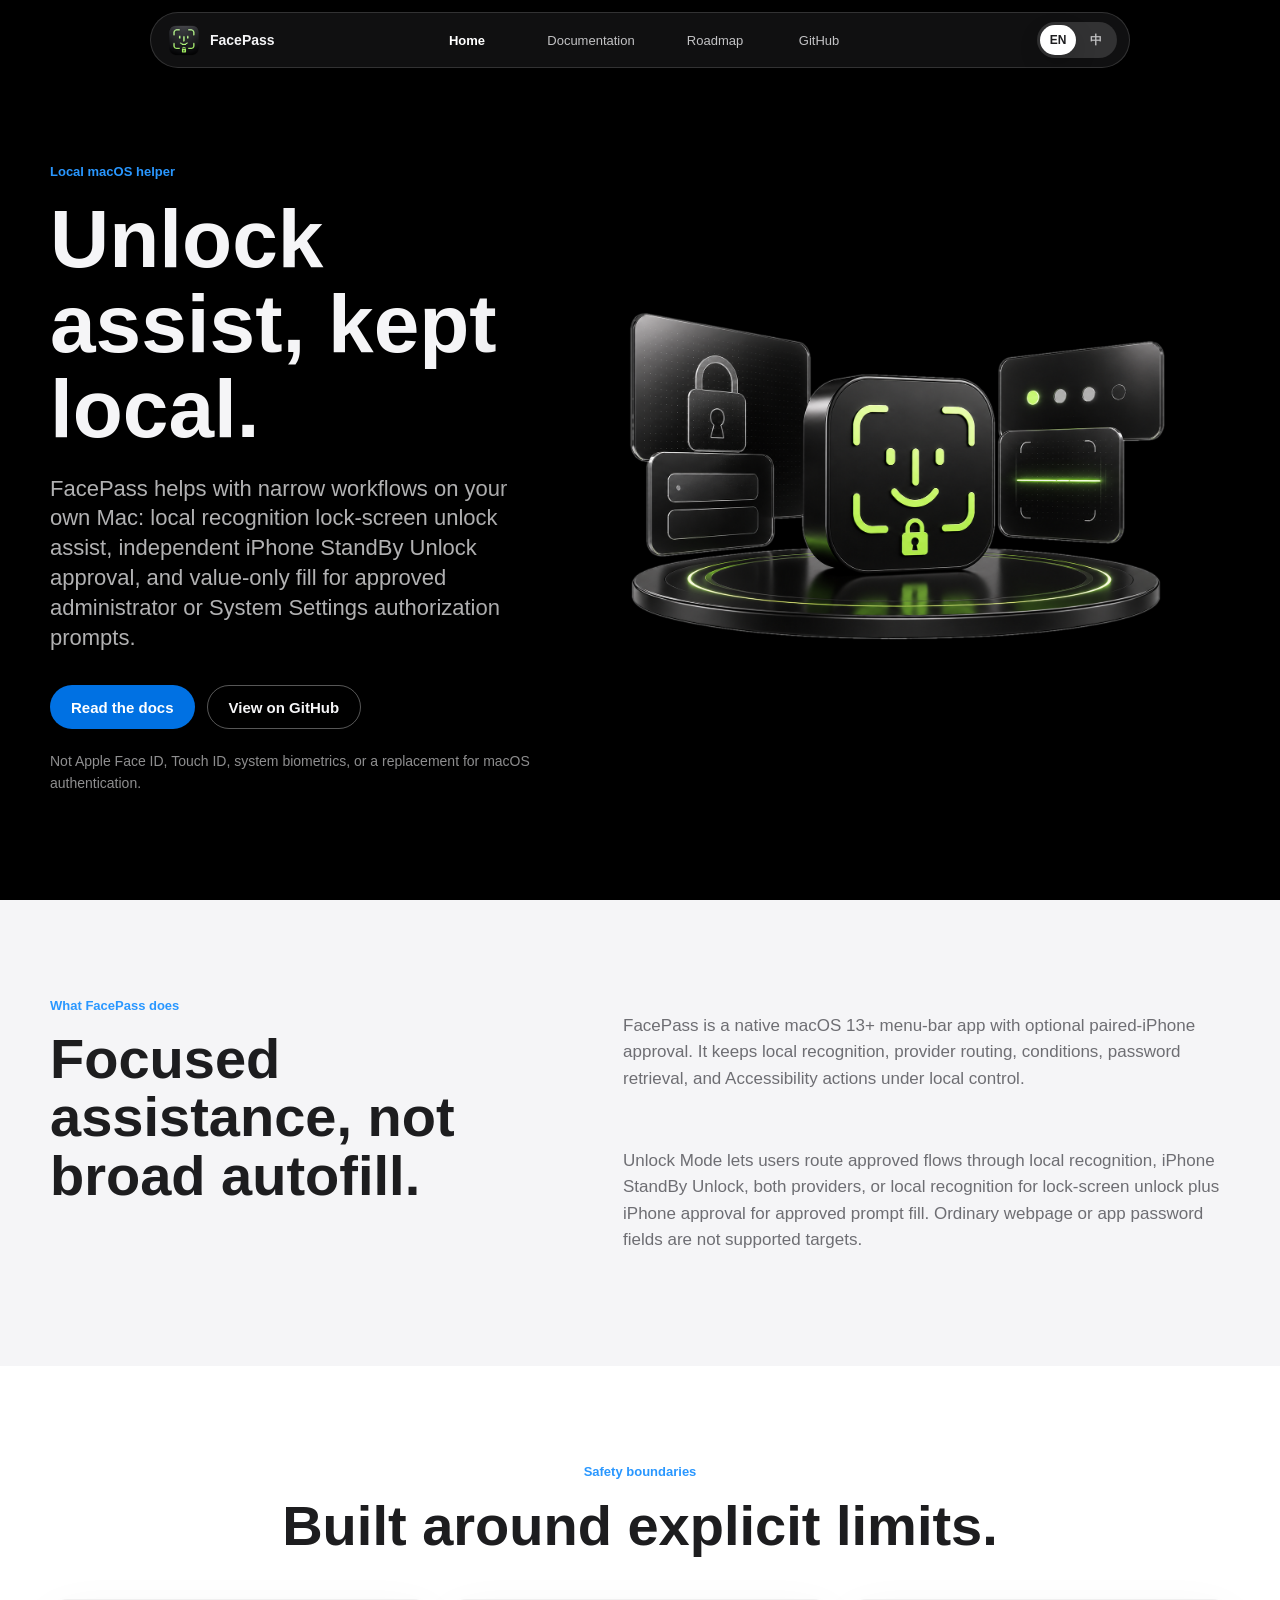
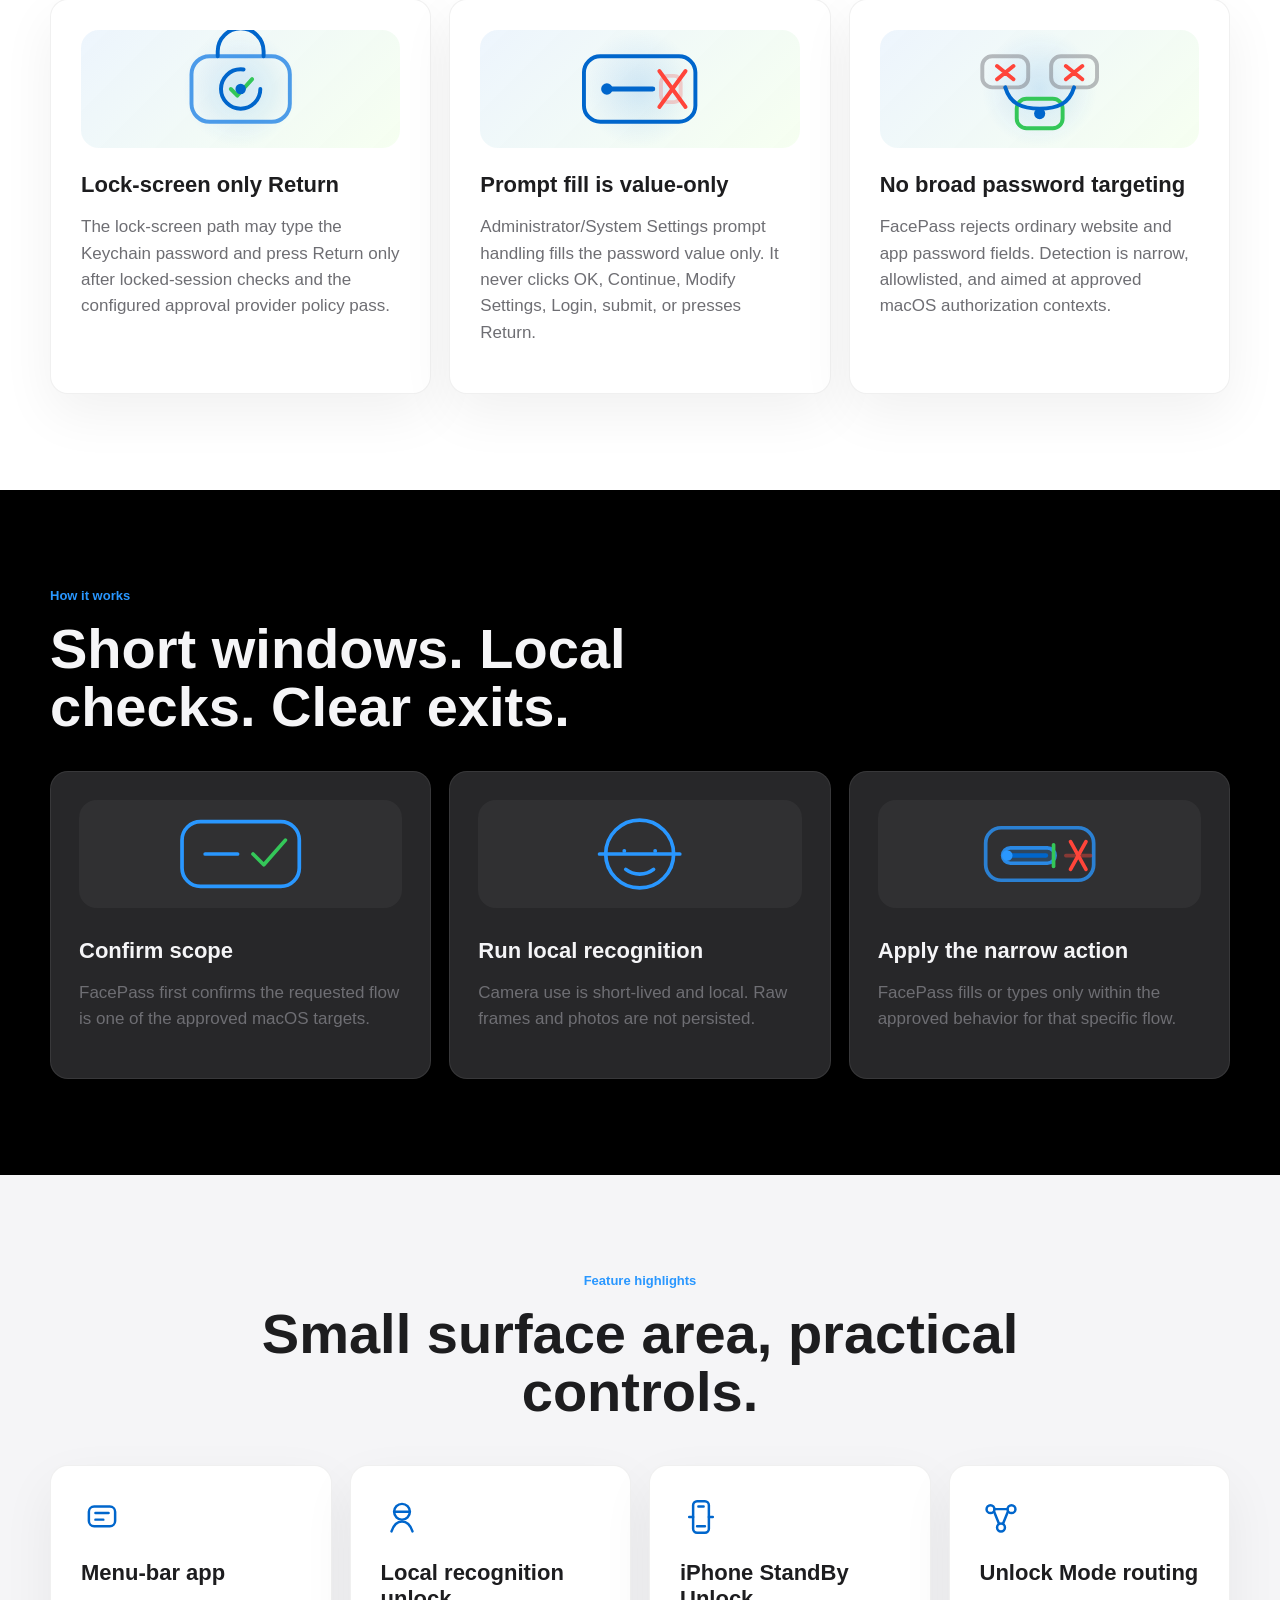
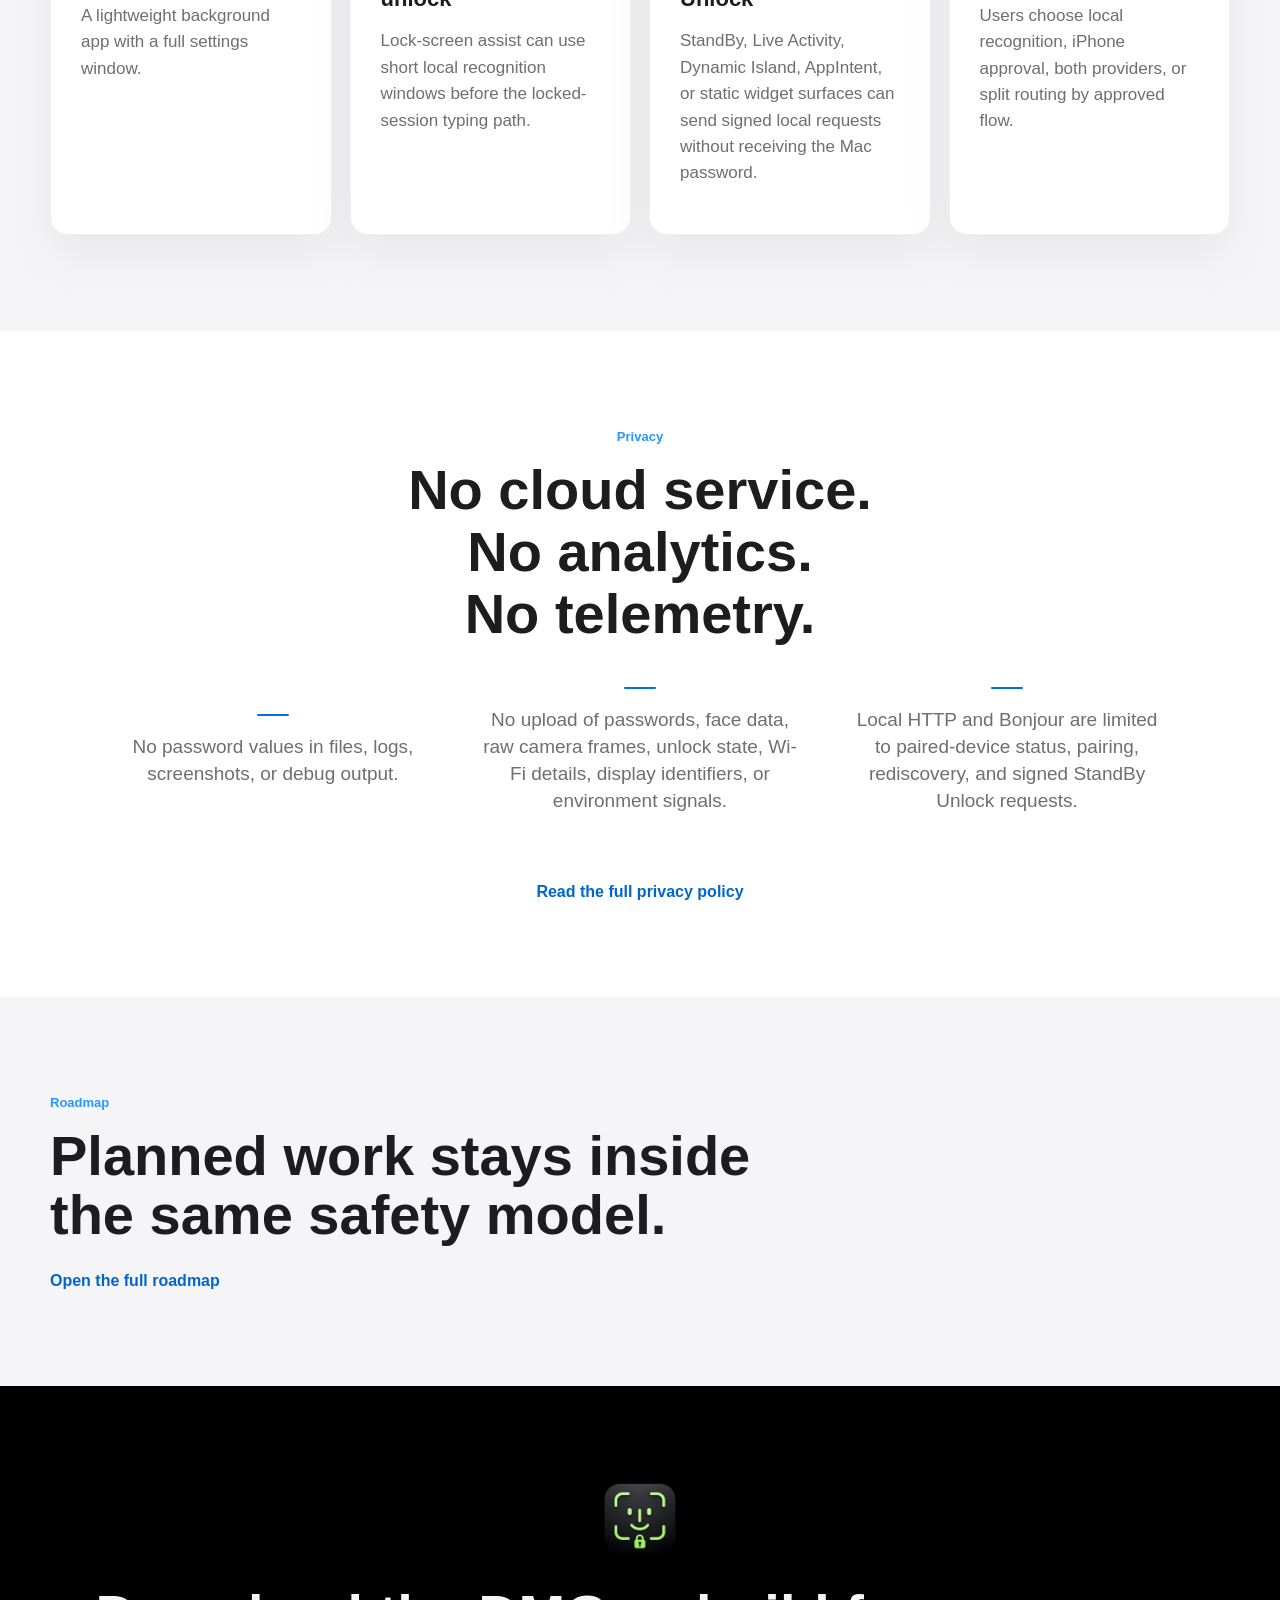
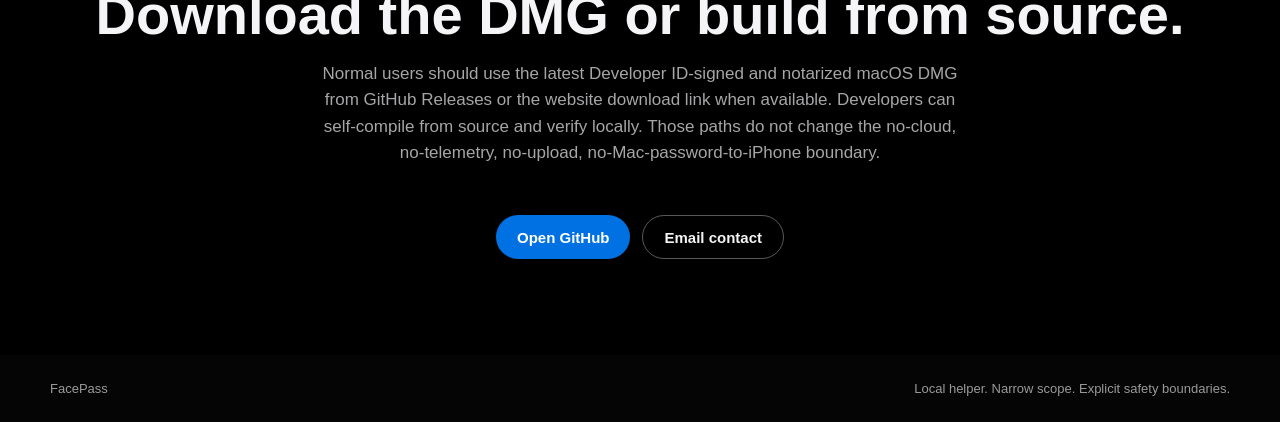
==== website/index.html @ 91322e4b "Prepare FacePass v0.1.0 release" ====
<!doctype html>
<html lang="en">
  <head>
    <meta charset="utf-8">
    <meta name="viewport" content="width=device-width, initial-scale=1">
    <meta
      name="description"
      content="FacePass is a local macOS menu-bar helper for local recognition lock-screen assist, iPhone StandBy approval, and approved authorization prompt value fill."
    >
    <title>FacePass - Local macOS Unlock Assist</title>
    <link rel="icon" href="assets/facepass-icon.png">
    <link rel="apple-touch-icon" href="assets/facepass-icon.png">
    <link rel="stylesheet" href="styles.css">
    <script defer src="script.js"></script>
  </head>
  <body data-page="home">
    <header class="site-header" data-reveal>
      <a class="brand" href="index.html" aria-label="FacePass home">
        <img src="assets/facepass-icon.png" alt="" width="34" height="34">
        <span>FacePass</span>
      </a>
      <nav class="top-nav" aria-label="Primary">
        <a href="index.html" data-nav="home" data-en="Home" data-zh="首页">Home</a>
        <a href="docs.html" data-nav="docs" data-en="Documentation" data-zh="文档">Documentation</a>
        <a href="roadmap.html" data-nav="roadmap" data-en="Roadmap" data-zh="路线图">Roadmap</a>
        <a href="https://github.com/Robert1124/FacePass" data-en="GitHub" data-zh="GitHub">GitHub</a>
      </nav>
      <div class="lang-toggle" role="group" aria-label="Language">
        <button type="button" data-lang-set="en" aria-pressed="true">EN</button>
        <button type="button" data-lang-set="zh" aria-pressed="false">中</button>
      </div>
    </header>

    <main>
      <section class="hero section-dark">
        <div class="hero-copy" data-reveal>
          <p class="eyebrow" data-en="Local macOS helper" data-zh="本地 macOS 辅助工具">Local macOS helper</p>
          <h1
            data-en="Unlock assist, kept local."
            data-zh="本地解锁辅助。"
          >Unlock assist, kept local.</h1>
          <p
            class="hero-lede"
            data-en="FacePass helps with narrow workflows on your own Mac: local recognition lock-screen unlock assist, independent iPhone StandBy Unlock approval, and value-only fill for approved administrator or System Settings authorization prompts."
            data-zh="FacePass 只辅助你自己 Mac 上的窄范围流程：本地识别锁屏解锁辅助、独立 iPhone StandBy Unlock 批准，以及对已批准的管理员或“系统设置”授权提示进行仅填充值的密码填充。"
          >FacePass helps with narrow workflows on your own Mac: local recognition lock-screen unlock assist, independent iPhone StandBy Unlock approval, and value-only fill for approved administrator or System Settings authorization prompts.</p>
          <div class="hero-actions" aria-label="Primary actions">
            <a class="button button-primary" href="docs.html" data-en="Read the docs" data-zh="阅读文档">Read the docs</a>
            <a class="button button-secondary" href="https://github.com/Robert1124/FacePass" data-en="View on GitHub" data-zh="查看 GitHub">View on GitHub</a>
          </div>
          <p
            class="disclaimer"
            data-en="Not Apple Face ID, Touch ID, system biometrics, or a replacement for macOS authentication."
            data-zh="不是 Apple Face ID、Touch ID、系统生物识别，也不是 macOS 认证的替代品。"
          >Not Apple Face ID, Touch ID, system biometrics, or a replacement for macOS authentication.</p>
        </div>
        <div class="hero-visual" data-reveal>
          <img src="assets/facepass-hero.png?v=3" alt="Abstract FacePass menu-bar helper visual with lock-screen and password-fill cues" width="1672" height="941">
        </div>
      </section>

      <section class="section-light intro-grid" id="what" data-reveal>
        <div class="section-heading">
          <p class="eyebrow" data-en="What FacePass does" data-zh="FacePass 的作用">What FacePass does</p>
          <h2 data-en="Focused assistance, not broad autofill." data-zh="专注辅助，不做泛用自动填充。">Focused assistance, not broad autofill.</h2>
        </div>
        <div class="split-copy">
          <p
            data-en="FacePass is a native macOS 13+ menu-bar app with optional paired-iPhone approval. It keeps local recognition, provider routing, conditions, password retrieval, and Accessibility actions under local control."
            data-zh="FacePass 是原生 macOS 13+ 菜单栏应用，并可选择使用已配对 iPhone 批准。它将本地识别、提供方路由、条件判断、密码读取和辅助功能操作都保留在本地控制下。"
          >FacePass is a native macOS 13+ menu-bar app with optional paired-iPhone approval. It keeps local recognition, provider routing, conditions, password retrieval, and Accessibility actions under local control.</p>
          <p
            data-en="Unlock Mode lets users route approved flows through local recognition, iPhone StandBy Unlock, both providers, or local recognition for lock-screen unlock plus iPhone approval for approved prompt fill. Ordinary webpage or app password fields are not supported targets."
            data-zh="“解锁模式”让用户将已批准流程路由到本地识别、iPhone StandBy Unlock、两个提供方，或使用本地识别处理锁屏解锁并使用 iPhone 批准处理已批准提示填充。普通网页或应用密码框不是支持目标。"
          >Unlock Mode lets users route approved flows through local recognition, iPhone StandBy Unlock, both providers, or local recognition for lock-screen unlock plus iPhone approval for approved prompt fill. Ordinary webpage or app password fields are not supported targets.</p>
        </div>
      </section>

      <section class="section-white card-section" id="boundaries" data-reveal>
        <div class="section-heading centered">
          <p class="eyebrow" data-en="Safety boundaries" data-zh="安全边界">Safety boundaries</p>
          <h2 data-en="Built around explicit limits." data-zh="围绕明确边界构建。">Built around explicit limits.</h2>
        </div>
        <div class="boundary-grid">
          <article class="boundary-card">
            <div class="card-visual boundary-visual visual-return" aria-hidden="true">
              <svg viewBox="0 0 96 72">
                <rect class="locked-screen" x="18" y="16" width="60" height="40" rx="11"></rect>
                <path class="lock-shackle" d="M34 16v-3a14 14 0 0 1 28 0v3"></path>
                <circle class="recognition-gate" cx="48" cy="36" r="12"></circle>
                <path class="recognition-check" d="M42 36l4 4 9-10"></path>
                <g class="return-key">
                  <path d="M70 31v10H49"></path>
                  <path d="M55 35l-6 6 6 6"></path>
                </g>
                <circle class="gate-dot" cx="48" cy="36" r="3.2"></circle>
              </svg>
            </div>
            <h3 data-en="Lock-screen only Return" data-zh="仅锁屏流程可按 Return">Lock-screen only Return</h3>
            <p
              data-en="The lock-screen path may type the Keychain password and press Return only after locked-session checks and the configured approval provider policy pass."
              data-zh="锁屏路径只有在锁定会话检查和已配置的批准提供方策略通过后，才可输入钥匙串密码并按 Return。"
            >The lock-screen path may type the Keychain password and press Return only after locked-session checks and the configured approval provider policy pass.</p>
          </article>
          <article class="boundary-card">
            <div class="card-visual boundary-visual visual-value" aria-hidden="true">
              <svg viewBox="0 0 96 72">
                <rect x="14" y="16" width="68" height="40" rx="10"></rect>
                <path d="M28 36h28"></path>
                <path class="value-fill-line" d="M28 36h28"></path>
                <rect class="blocked-button" x="61" y="28" width="12" height="16" rx="4"></rect>
                <path class="blocked-action" d="M60 25l16 22M76 25 60 47"></path>
                <circle class="pulse-dot" cx="28" cy="36" r="3.5"></circle>
              </svg>
            </div>
            <h3 data-en="Prompt fill is value-only" data-zh="授权提示仅填充值">Prompt fill is value-only</h3>
            <p
              data-en="Administrator/System Settings prompt handling fills the password value only. It never clicks OK, Continue, Modify Settings, Login, submit, or presses Return."
              data-zh="管理员/“系统设置”授权提示处理只填入密码值。它不会点击 OK、Continue、Modify Settings、Login、提交，也不会按 Return。"
            >Administrator/System Settings prompt handling fills the password value only. It never clicks OK, Continue, Modify Settings, Login, submit, or presses Return.</p>
          </article>
          <article class="boundary-card">
            <div class="card-visual boundary-visual visual-scope" aria-hidden="true">
              <svg viewBox="0 0 96 72">
                <rect class="rejected-node" x="13" y="16" width="28" height="19" rx="6"></rect>
                <rect class="approved-node" x="34" y="42" width="28" height="18" rx="6"></rect>
                <rect class="rejected-node" x="55" y="16" width="28" height="19" rx="6"></rect>
                <path class="approved-route" d="M27 35c3 10 10 13 21 13s18-3 21-13"></path>
                <path class="blocked-action" d="M22 22l10 8M32 22l-10 8M64 22l10 8M74 22l-10 8"></path>
                <circle class="pulse-dot" cx="48" cy="51" r="3.4"></circle>
              </svg>
            </div>
            <h3 data-en="No broad password targeting" data-zh="不面向泛用密码框">No broad password targeting</h3>
            <p
              data-en="FacePass rejects ordinary website and app password fields. Detection is narrow, allowlisted, and aimed at approved macOS authorization contexts."
              data-zh="FacePass 会拒绝普通网站和应用密码框。检测范围很窄，基于允许列表，并只面向已批准的 macOS 授权上下文。"
            >FacePass rejects ordinary website and app password fields. Detection is narrow, allowlisted, and aimed at approved macOS authorization contexts.</p>
          </article>
        </div>
      </section>

      <section class="section-dark flow-section" id="how" data-reveal>
        <div class="section-heading">
          <p class="eyebrow" data-en="How it works" data-zh="工作方式">How it works</p>
          <h2 data-en="Short windows. Local checks. Clear exits." data-zh="短时窗口。本地检查。清晰退出。">Short windows. Local checks. Clear exits.</h2>
        </div>
        <div class="flow-list">
          <article>
            <div class="flow-visual" aria-hidden="true">
              <svg viewBox="0 0 104 70">
                <rect x="14" y="14" width="76" height="42" rx="12"></rect>
                <path d="M29 35h21"></path>
                <path class="approved-line" d="M60 35l7 7 14-16"></path>
              </svg>
            </div>
            <h3 data-en="Confirm scope" data-zh="确认范围">Confirm scope</h3>
            <p data-en="FacePass first confirms the requested flow is one of the approved macOS targets." data-zh="FacePass 首先确认请求流程属于已批准的 macOS 目标之一。">FacePass first confirms the requested flow is one of the approved macOS targets.</p>
          </article>
          <article>
            <div class="flow-visual visual-face" aria-hidden="true">
              <svg viewBox="0 0 104 70">
                <circle cx="52" cy="35" r="22"></circle>
                <path d="M42 33h.1M62 33h.1M43 45c5 4 13 4 18 0"></path>
                <path class="scan-path" d="M26 35h52"></path>
              </svg>
            </div>
            <h3 data-en="Run local recognition" data-zh="运行本地识别">Run local recognition</h3>
            <p data-en="Camera use is short-lived and local. Raw frames and photos are not persisted." data-zh="摄像头使用是短时且本地的。原始帧和照片不会被持久化。">Camera use is short-lived and local. Raw frames and photos are not persisted.</p>
          </article>
          <article>
            <div class="flow-visual visual-action" aria-hidden="true">
              <svg viewBox="0 0 104 70">
                <rect class="approved-target" x="17" y="18" width="70" height="34" rx="10"></rect>
                <rect class="narrow-field" x="28" y="31" width="34" height="10" rx="5"></rect>
                <path class="typed-value" d="M31 36h25"></path>
                <path class="narrow-caret" d="M61 29v14"></path>
                <path class="blocked-action" d="M72 27l10 18M82 27 72 45"></path>
                <path class="submit-line" d="M69 36h16"></path>
                <circle class="pulse-dot" cx="31" cy="36" r="3.4"></circle>
              </svg>
            </div>
            <h3 data-en="Apply the narrow action" data-zh="执行窄范围动作">Apply the narrow action</h3>
            <p data-en="FacePass fills or types only within the approved behavior for that specific flow." data-zh="FacePass 只在该特定流程已批准的行为范围内填充或输入。">FacePass fills or types only within the approved behavior for that specific flow.</p>
          </article>
        </div>
      </section>

      <section class="section-light feature-section" id="features" data-reveal>
        <div class="section-heading centered">
          <p class="eyebrow" data-en="Feature highlights" data-zh="功能亮点">Feature highlights</p>
          <h2 data-en="Small surface area, practical controls." data-zh="小范围能力，实用控制。">Small surface area, practical controls.</h2>
        </div>
        <div class="feature-grid">
          <article><svg class="feature-icon" viewBox="0 0 32 32" aria-hidden="true"><rect x="6" y="8" width="20" height="15" rx="4"></rect><path d="M11 13h10M11 18h6"></path></svg><h3 data-en="Menu-bar app" data-zh="菜单栏应用">Menu-bar app</h3><p data-en="A lightweight background app with a full settings window." data-zh="轻量后台应用，配有完整设置窗口。">A lightweight background app with a full settings window.</p></article>
          <article><svg class="feature-icon" viewBox="0 0 32 32" aria-hidden="true"><circle cx="16" cy="12" r="6"></circle><path d="M8 27c1.7-5 4.4-7.5 8-7.5s6.3 2.5 8 7.5M10 12h12"></path></svg><h3 data-en="Local recognition unlock" data-zh="本地识别解锁">Local recognition unlock</h3><p data-en="Lock-screen assist can use short local recognition windows before the locked-session typing path." data-zh="锁屏辅助可在锁定会话输入路径之前使用短时本地识别窗口。">Lock-screen assist can use short local recognition windows before the locked-session typing path.</p></article>
          <article><svg class="feature-icon" viewBox="0 0 32 32" aria-hidden="true"><rect x="10" y="4" width="12" height="24" rx="3"></rect><path d="M14 8h4M13 23h6M7 16h3M22 16h3"></path></svg><h3 data-en="iPhone StandBy Unlock" data-zh="iPhone StandBy Unlock">iPhone StandBy Unlock</h3><p data-en="StandBy, Live Activity, Dynamic Island, AppIntent, or static widget surfaces can send signed local requests without receiving the Mac password." data-zh="StandBy、Live Activity、Dynamic Island、AppIntent 或静态小组件界面可发送签名本地请求，而不会接收 Mac 密码。">StandBy, Live Activity, Dynamic Island, AppIntent, or static widget surfaces can send signed local requests without receiving the Mac password.</p></article>
          <article><svg class="feature-icon" viewBox="0 0 32 32" aria-hidden="true"><circle cx="8" cy="10" r="3"></circle><circle cx="24" cy="10" r="3"></circle><circle cx="16" cy="24" r="3"></circle><path d="M10.7 11.8 14.4 21M21.3 11.8 17.6 21M11 10h10"></path></svg><h3 data-en="Unlock Mode routing" data-zh="解锁模式路由">Unlock Mode routing</h3><p data-en="Users choose local recognition, iPhone approval, both providers, or split routing by approved flow." data-zh="用户可按已批准流程选择本地识别、iPhone 批准、两个提供方或拆分路由。">Users choose local recognition, iPhone approval, both providers, or split routing by approved flow.</p></article>
        </div>
      </section>

      <section class="section-white privacy-section" id="privacy" data-reveal>
        <div class="privacy-intro">
          <p class="eyebrow" data-en="Privacy" data-zh="隐私">Privacy</p>
          <h2 class="privacy-headline">
            <span data-en="No cloud service." data-zh="无云服务。">No cloud service.</span>
            <span data-en="No analytics." data-zh="无分析。">No analytics.</span>
            <span data-en="No telemetry." data-zh="无遥测。">No telemetry.</span>
          </h2>
        </div>
        <ul class="privacy-statements">
          <li data-en="No password values in files, logs, screenshots, or debug output." data-zh="密码值不会进入文件、日志、截图或调试输出。">No password values in files, logs, screenshots, or debug output.</li>
          <li data-en="No upload of passwords, face data, raw camera frames, unlock state, Wi-Fi details, display identifiers, or environment signals." data-zh="不会上传密码、人脸数据、原始摄像头帧、解锁状态、Wi-Fi 详情、显示器标识或环境信号。">No upload of passwords, face data, raw camera frames, unlock state, Wi-Fi details, display identifiers, or environment signals.</li>
          <li data-en="Local HTTP and Bonjour are limited to paired-device status, pairing, rediscovery, and signed StandBy Unlock requests." data-zh="本地 HTTP 和 Bonjour 仅限于已配对设备状态、配对、重新发现和签名 StandBy Unlock 请求。">Local HTTP and Bonjour are limited to paired-device status, pairing, rediscovery, and signed StandBy Unlock requests.</li>
        </ul>
        <a class="inline-link" href="privacy.html" data-en="Read the full privacy policy" data-zh="阅读完整隐私政策">Read the full privacy policy</a>
      </section>

      <section class="section-light roadmap-section" id="roadmap" data-reveal>
        <div class="section-heading">
          <p class="eyebrow" data-en="Roadmap" data-zh="路线图">Roadmap</p>
          <h2 data-en="Planned work stays inside the same safety model." data-zh="后续工作仍保持相同安全模型。">Planned work stays inside the same safety model.</h2>
        </div>
        <a class="inline-link" href="roadmap.html" data-en="Open the full roadmap" data-zh="打开完整路线图">Open the full roadmap</a>
      </section>

      <section class="cta-section section-dark" data-reveal>
        <img src="assets/facepass-icon.png" alt="" width="82" height="82">
        <h2 data-en="Download the DMG or build from source." data-zh="下载 DMG 或从源码构建。">Download the DMG or build from source.</h2>
        <p data-en="Normal users should use the latest Developer ID-signed and notarized macOS DMG from GitHub Releases or the website download link when available. Developers can self-compile from source and verify locally. Those paths do not change the no-cloud, no-telemetry, no-upload, no-Mac-password-to-iPhone boundary." data-zh="普通用户应在可用时使用来自 GitHub Releases 或官网下载链接的最新 Developer ID 签名并公证的 macOS DMG。开发者可以从源码自行编译并在本地验证。这些路径不会改变无云、无遥测、不上传、不会将 Mac 密码传给 iPhone 的边界。">Normal users should use the latest Developer ID-signed and notarized macOS DMG from GitHub Releases or the website download link when available. Developers can self-compile from source and verify locally. Those paths do not change the no-cloud, no-telemetry, no-upload, no-Mac-password-to-iPhone boundary.</p>
        <div class="hero-actions">
          <a class="button button-primary" href="https://github.com/Robert1124/FacePass" data-en="Open GitHub" data-zh="打开 GitHub">Open GitHub</a>
          <a class="button button-secondary" href="mailto:contact@robertw.me" data-en="Email contact" data-zh="邮件联系">Email contact</a>
        </div>
      </section>
    </main>

    <footer class="site-footer">
      <span>FacePass</span>
      <span data-en="Local helper. Narrow scope. Explicit safety boundaries." data-zh="本地辅助。窄范围。明确安全边界。">Local helper. Narrow scope. Explicit safety boundaries.</span>
    </footer>
  </body>
</html>
---- website/styles.css ----
:root {
  color-scheme: light dark;
  --black: #000;
  --ink: #1d1d1f;
  --muted: #6e6e73;
  --light: #f5f5f7;
  --white: #fff;
  --line: #d2d2d7;
  --blue: #0071e3;
  --blue-dark: #0066cc;
  --blue-light: #2997ff;
  --green: #a7ff72;
  --graphite: #272729;
  --shadow: 0 28px 80px rgba(0, 0, 0, 0.2);
  --radius-lg: 28px;
  --radius-md: 18px;
  --radius-sm: 12px;
  --max: 1180px;
}

* {
  box-sizing: border-box;
}

html {
  scroll-behavior: smooth;
}

body {
  margin: 0;
  font-family: -apple-system, BlinkMacSystemFont, "SF Pro Text", "Helvetica Neue", Arial, sans-serif;
  color: var(--ink);
  background: var(--white);
  overflow-x: hidden;
  text-rendering: optimizeLegibility;
  -webkit-font-smoothing: antialiased;
}

a {
  color: inherit;
  text-decoration: none;
}

img {
  display: block;
  max-width: 100%;
}

.sr-only {
  position: absolute;
  width: 1px;
  height: 1px;
  padding: 0;
  margin: -1px;
  overflow: hidden;
  clip: rect(0, 0, 0, 0);
  white-space: nowrap;
  border: 0;
}

button,
a {
  -webkit-tap-highlight-color: transparent;
}

:focus-visible {
  outline: 3px solid var(--blue);
  outline-offset: 4px;
}

.site-header {
  position: fixed;
  z-index: 20;
  top: 12px;
  left: 50%;
  width: min(980px, calc(100% - 28px));
  max-width: calc(100% - 28px);
  min-height: 54px;
  display: grid;
  grid-template-columns: minmax(150px, 1fr) auto minmax(150px, 1fr);
  align-items: center;
  gap: clamp(18px, 3vw, 36px);
  padding: 9px 12px 9px 16px;
  border: 1px solid rgba(255, 255, 255, 0.14);
  border-radius: 999px;
  background: rgba(22, 22, 24, 0.74);
  color: #f5f5f7;
  box-shadow: 0 18px 60px rgba(0, 0, 0, 0.28);
  backdrop-filter: blur(28px) saturate(140%);
  transform: translateX(-50%);
}

.site-header[data-reveal] {
  transform: translateX(-50%) translateY(18px);
}

.site-header[data-reveal].is-visible {
  transform: translateX(-50%) translateY(0);
}

.brand,
.top-nav,
.hero-actions,
.site-footer {
  display: flex;
  align-items: center;
}

.brand {
  gap: 9px;
  justify-self: start;
  font-size: 14px;
  font-weight: 650;
  line-height: 1;
}

.brand img {
  width: 34px;
  height: 34px;
  flex: 0 0 34px;
  border-radius: 10px;
  transform: translateY(2px);
}

.top-nav {
  justify-self: center;
  justify-content: center;
  gap: 10px;
  min-width: 0;
  padding: 0 14px;
  font-size: 13px;
  color: rgba(245, 245, 247, 0.78);
}

.top-nav a {
  min-width: 96px;
  padding: 9px 8px;
  text-align: center;
  transition: color 180ms ease, transform 180ms ease;
  white-space: nowrap;
}

.top-nav a[data-nav="docs"] {
  min-width: 132px;
}

.top-nav a:not([data-nav]) {
  min-width: 92px;
}

.top-nav a:hover,
.top-nav a.is-active {
  color: #fff;
}

.top-nav a.is-active {
  font-weight: 750;
}

.top-nav a:hover {
  transform: translateY(-1px);
}

.lang-toggle {
  justify-self: end;
  display: inline-grid;
  grid-template-columns: repeat(2, 36px);
  gap: 2px;
  padding: 3px;
  min-height: 36px;
  border: 0;
  border-radius: 999px;
  background: rgba(255, 255, 255, 0.14);
}

.lang-toggle:hover {
  background: rgba(255, 255, 255, 0.22);
}

.lang-toggle button {
  min-width: 0;
  min-height: 30px;
  border: 0;
  border-radius: 999px;
  background: transparent;
  color: rgba(245, 245, 247, 0.72);
  font: inherit;
  font-size: 12px;
  font-weight: 700;
  cursor: pointer;
  transition: background 180ms ease, color 180ms ease, transform 180ms ease;
}

.lang-toggle button:hover {
  transform: translateY(-1px);
}

.lang-toggle button.is-active {
  background: #fff;
  color: var(--ink);
  box-shadow: 0 8px 22px rgba(0, 0, 0, 0.18);
}

.section-dark {
  color: #f5f5f7;
  background: var(--black);
}

.section-light {
  background: var(--light);
}

.section-white {
  background: var(--white);
}

.hero {
  min-height: 100vh;
  display: grid;
  grid-template-columns: minmax(0, 0.9fr) minmax(420px, 1.25fr);
  gap: 30px;
  align-items: center;
  padding: 128px max(28px, calc((100vw - var(--max)) / 2)) 72px;
  overflow: hidden;
}

.hero-copy {
  max-width: 570px;
  min-width: 0;
}

.eyebrow {
  margin: 0 0 14px;
  color: var(--blue-light);
  font-size: 13px;
  font-weight: 650;
}

h1,
h2,
h3,
p {
  overflow-wrap: anywhere;
}

h1,
h2 {
  margin: 0;
  font-family: -apple-system, BlinkMacSystemFont, "SF Pro Display", "Helvetica Neue", Arial, sans-serif;
  font-weight: 700;
  line-height: 1.04;
  letter-spacing: 0;
}

h1 {
  font-size: clamp(46px, 7vw, 82px);
}

h2 {
  font-size: clamp(34px, 5vw, 56px);
}

h3 {
  margin: 0 0 10px;
  font-size: 22px;
  line-height: 1.16;
}

p {
  font-size: 17px;
  line-height: 1.55;
}

.hero-lede {
  max-width: 610px;
  margin: 22px 0 0;
  color: rgba(245, 245, 247, 0.72);
  font-size: clamp(18px, 2vw, 22px);
  line-height: 1.36;
}

.hero-actions {
  flex-wrap: wrap;
  gap: 12px;
  margin-top: 32px;
}

.button {
  display: inline-flex;
  align-items: center;
  justify-content: center;
  min-height: 44px;
  padding: 12px 21px;
  border-radius: 999px;
  font-size: 15px;
  font-weight: 600;
  transition: transform 180ms ease, background 180ms ease, color 180ms ease, border-color 180ms ease;
}

.button:hover {
  transform: translateY(-2px);
}

.button-primary {
  background: var(--blue);
  color: #fff;
}

.button-primary:hover {
  background: var(--blue-dark);
}

.button-secondary {
  border: 1px solid rgba(255, 255, 255, 0.34);
  color: #f5f5f7;
}

.section-white .button-secondary,
.section-light .button-secondary {
  border-color: var(--line);
  color: var(--ink);
}

.disclaimer {
  max-width: 520px;
  margin: 22px 0 0;
  color: rgba(245, 245, 247, 0.58);
  font-size: 14px;
}

.hero-visual {
  position: relative;
  transform: translateX(4vw);
  animation: visualFloat 6s ease-in-out infinite;
}

.hero-visual::after {
  content: none;
}

.hero-visual img {
  width: min(880px, 64vw);
  height: auto;
  aspect-ratio: auto;
  object-fit: contain;
  filter: drop-shadow(0 28px 52px rgba(0, 0, 0, 0.42));
}

.intro-grid,
.privacy-section,
.roadmap-section,
.card-section,
.feature-section,
.flow-section,
.cta-section,
.docs-layout {
  padding: 96px max(24px, calc((100vw - var(--max)) / 2));
}

.intro-grid {
  display: grid;
  grid-template-columns: 0.92fr 1.08fr;
  gap: 56px;
  align-items: start;
}

.privacy-section {
  display: grid;
  justify-items: center;
  gap: 44px;
  text-align: center;
}

.privacy-headline {
  display: grid;
  gap: 4px;
}

.privacy-headline span {
  display: block;
}

.privacy-intro {
  max-width: 760px;
}

.section-heading {
  max-width: 760px;
}

.section-heading.centered {
  margin: 0 auto 44px;
  text-align: center;
}

.split-copy {
  display: grid;
  gap: 22px;
  color: var(--muted);
}

.boundary-grid,
.feature-grid,
.flow-list {
  display: grid;
  gap: 18px;
}

.boundary-grid {
  grid-template-columns: repeat(3, minmax(0, 1fr));
}

.boundary-card,
.feature-grid article,
.flow-list article,
.doc-panel,
.docs-index {
  border-radius: var(--radius-md);
  background: #fff;
}

.boundary-card,
.feature-grid article {
  position: relative;
  overflow: hidden;
  padding: 30px;
  border: 1px solid rgba(0, 0, 0, 0.06);
  box-shadow: 0 20px 54px rgba(0, 0, 0, 0.06);
}

.card-visual,
.flow-visual {
  display: grid;
  place-items: center;
  overflow: hidden;
  border-radius: 18px;
}

.card-visual {
  height: 118px;
  margin-bottom: 24px;
  background:
    radial-gradient(circle at 50% 50%, rgba(0, 113, 227, 0.14), transparent 34%),
    linear-gradient(135deg, rgba(0, 113, 227, 0.07), rgba(167, 255, 114, 0.1));
}

.card-visual svg,
.flow-visual svg {
  width: 100%;
  height: 100%;
  fill: none;
  stroke: currentColor;
  stroke-width: 2.4;
  stroke-linecap: round;
  stroke-linejoin: round;
}

.boundary-visual {
  color: var(--blue-dark);
}

.approved-node,
.approved-line {
  color: #34c759;
  stroke: currentColor;
}

.rejected-node {
  color: rgba(110, 110, 115, 0.46);
  stroke: currentColor;
}

.approved-line {
  stroke-dasharray: 46;
  animation: pathTrace 3.2s ease-in-out infinite;
}

.recognition-ring,
.approved-route,
.return-path,
.value-fill-line,
.action-fill,
.recognition-gate,
.typed-value {
  stroke-dasharray: 58;
  animation: pathTrace 2.9s ease-in-out infinite;
}

.return-path {
  color: #34c759;
  stroke: currentColor;
}

.value-fill-line,
.action-fill,
.typed-value {
  color: var(--blue-dark);
  stroke: currentColor;
  stroke-width: 3;
}

.visual-return .locked-screen {
  color: rgba(0, 113, 227, 0.68);
  stroke: currentColor;
}

.visual-return .lock-shackle,
.visual-return .recognition-gate {
  color: var(--blue-dark);
  stroke: currentColor;
}

.visual-return .recognition-check,
.visual-return .return-key {
  color: #34c759;
  stroke: currentColor;
}

.visual-return .recognition-check {
  stroke-dasharray: 20;
  animation: pathTrace 2.8s ease-in-out infinite;
}

.visual-return .return-key {
  opacity: 0;
  stroke-dasharray: 34;
  animation: returnAfterGate 2.8s ease-in-out infinite;
}

.visual-return .gate-dot {
  fill: var(--blue-dark);
  stroke: none;
  transform-origin: center;
  animation: gatePulse 2.8s ease-in-out infinite;
}

.visual-action .approved-target {
  color: rgba(41, 151, 255, 0.78);
  stroke: currentColor;
}

.visual-action .narrow-field {
  color: rgba(41, 151, 255, 0.22);
  fill: currentColor;
  stroke: rgba(41, 151, 255, 0.86);
}

.visual-action .narrow-caret {
  color: #34c759;
  stroke: currentColor;
  animation: caretBlink 1.2s ease-in-out infinite;
}

.visual-action .submit-line {
  color: rgba(255, 69, 58, 0.42);
  stroke: currentColor;
}

.blocked-action {
  color: #ff453a;
  stroke: currentColor;
}

.blocked-button {
  color: rgba(255, 69, 58, 0.24);
  stroke: currentColor;
}

.scan-path {
  stroke-dasharray: 60;
  animation: pathTrace 2.8s ease-in-out infinite;
}

.pulse-dot {
  fill: currentColor;
  stroke: none;
  transform-origin: center;
  animation: pulseDot 1.8s ease-in-out infinite;
}

.boundary-card p,
.feature-grid p,
.flow-list p,
.doc-panel p,
.doc-panel li {
  color: var(--muted);
}

.flow-section .section-heading {
  margin-bottom: 34px;
}

.flow-list {
  grid-template-columns: repeat(3, minmax(0, 1fr));
}

.flow-list article {
  min-height: 250px;
  padding: 28px;
  background: var(--graphite);
  border: 1px solid rgba(255, 255, 255, 0.08);
}

.flow-visual {
  height: 108px;
  margin-bottom: 30px;
  color: var(--blue-light);
  background: rgba(255, 255, 255, 0.045);
}

.flow-visual.visual-face .scan-path {
  animation-name: scanSweep;
}

.flow-visual.visual-action .blocked-action {
  transform-origin: 79px 24px;
  animation: rejectSubmit 2.8s ease-in-out infinite;
}

.feature-grid {
  grid-template-columns: repeat(4, minmax(0, 1fr));
}

.feature-icon {
  width: 42px;
  height: 42px;
  margin-bottom: 18px;
  color: var(--blue-dark);
  fill: none;
  stroke: currentColor;
  stroke-width: 1.9;
  stroke-linecap: round;
  stroke-linejoin: round;
}

.feature-grid article:hover .feature-icon {
  transform: translateY(-2px);
}

.feature-icon {
  transition: transform 180ms ease;
}

.check-list {
  display: grid;
  gap: clamp(14px, 2.2vw, 24px);
  margin: 0;
  padding: 0;
  list-style: none;
}

.check-list li {
  position: relative;
  padding: 2px 0 2px 34px;
}

.check-list li::before {
  content: "";
  position: absolute;
  top: 0.66em;
  left: 0;
  width: 12px;
  height: 12px;
  border-radius: 50%;
  background: var(--blue);
}

.privacy-statements {
  display: grid;
  grid-template-columns: repeat(3, minmax(0, 1fr));
  gap: clamp(24px, 4vw, 52px);
  width: min(100%, 1050px);
  margin: 0;
  padding: 0;
  list-style: none;
}

.privacy-statements li {
  position: relative;
  display: grid;
  align-content: center;
  min-height: 92px;
  color: var(--muted);
  font-size: clamp(16px, 1.7vw, 19px);
  line-height: 1.42;
}

.privacy-statements li::before {
  content: "";
  width: 32px;
  height: 2px;
  margin: 0 auto 18px;
  border-radius: 999px;
  background: var(--blue);
}

.check-list.compact {
  margin-top: 18px;
}

.roadmap-section .section-heading {
  margin-bottom: 4px;
}

.inline-link {
  display: inline-flex;
  margin-top: 24px;
  color: var(--blue-dark);
  font-weight: 650;
}

.cta-section {
  display: grid;
  justify-items: center;
  text-align: center;
}

.cta-section img {
  width: 82px;
  height: 82px;
  margin-bottom: 22px;
  border-radius: 22px;
}

.cta-section p {
  max-width: 650px;
  color: rgba(245, 245, 247, 0.68);
}

.site-footer {
  justify-content: space-between;
  gap: 20px;
  padding: 26px max(24px, calc((100vw - var(--max)) / 2));
  background: #050505;
  color: rgba(245, 245, 247, 0.62);
  font-size: 13px;
}

.docs-layout {
  display: grid;
  grid-template-columns: 260px minmax(0, 1fr);
  gap: 24px;
  align-items: start;
}

.docs-page {
  padding-top: 124px;
}

.docs-index {
  position: sticky;
  top: 92px;
  display: grid;
  gap: 4px;
  padding: 14px;
  border: 1px solid rgba(0, 0, 0, 0.06);
}

.docs-index a {
  border-radius: 999px;
  padding: 11px 14px;
  color: var(--muted);
  font-size: 14px;
  transition: background 180ms ease, color 180ms ease;
}

.docs-index a:hover {
  background: var(--light);
  color: var(--ink);
}

.docs-content {
  display: grid;
  gap: 18px;
}

.doc-panel {
  padding: clamp(24px, 4vw, 42px);
  border: 1px solid rgba(0, 0, 0, 0.06);
}

.doc-panel h2 {
  margin-bottom: 20px;
  font-size: clamp(28px, 4vw, 42px);
}

.doc-panel h3 {
  margin-top: 24px;
}

.doc-panel ol,
.doc-panel ul:not(.check-list) {
  margin: 0;
  padding-left: 22px;
}

.doc-panel li + li {
  margin-top: 10px;
}

.doc-grid,
.faq-list {
  display: grid;
  grid-template-columns: repeat(3, minmax(0, 1fr));
  gap: 16px;
}

.doc-grid section,
.faq-list section,
.callout {
  border-radius: var(--radius-sm);
  background: var(--light);
  padding: 18px;
}

.doc-steps {
  display: grid;
  gap: 18px;
}

.doc-steps section {
  border-radius: var(--radius-sm);
  background: var(--light);
  padding: 18px;
}

.doc-steps h3,
.doc-grid h3 {
  margin-top: 0;
}

pre {
  position: relative;
  overflow-x: auto;
  margin: 0;
  min-width: 0;
  padding: 22px 62px 22px 18px;
  background: transparent;
  color: #202124;
  font-size: 13px;
  line-height: 1.72;
  white-space: pre;
  scrollbar-width: thin;
}

.code-block {
  position: relative;
  display: grid;
  grid-template-columns: 48px minmax(0, 1fr);
  margin: 14px 0 0;
  overflow: hidden;
  border: 1px solid #e4e7eb;
  border-radius: 10px;
  background: #f6f8fa;
  box-shadow: inset 0 1px 0 rgba(255, 255, 255, 0.76);
}

.code-gutter {
  display: grid;
  align-content: start;
  gap: 0;
  padding: 22px 0;
  border-right: 1px solid #e1e4e8;
  background: #f0f2f4;
  color: #8a929d;
  font-family: "SF Mono", Menlo, Consolas, monospace;
  font-size: 12px;
  line-height: 1.863;
  text-align: right;
  user-select: none;
}

.code-gutter span {
  display: block;
  padding-right: 14px;
  font-variant-numeric: tabular-nums;
}

.copy-button {
  position: absolute;
  z-index: 1;
  top: 8px;
  right: 8px;
  display: inline-grid;
  width: 32px;
  height: 32px;
  padding: 0;
  place-items: center;
  border: 1px solid #d7dce2;
  border-radius: 8px;
  background: rgba(255, 255, 255, 0.82);
  color: #606975;
  font: inherit;
  cursor: pointer;
  transition: background 180ms ease, border-color 180ms ease, color 180ms ease, transform 180ms ease;
}

.copy-button::after {
  content: attr(data-state-label);
  position: absolute;
  top: 50%;
  right: calc(100% + 7px);
  display: block;
  padding: 5px 8px;
  border: 1px solid rgba(31, 41, 55, 0.1);
  border-radius: 7px;
  background: rgba(31, 41, 55, 0.94);
  color: #fff;
  box-shadow: 0 8px 24px rgba(0, 0, 0, 0.16);
  font-size: 12px;
  font-weight: 650;
  line-height: 1;
  opacity: 0;
  pointer-events: none;
  transform: translate(3px, -50%);
  transition: opacity 160ms ease, transform 160ms ease;
  white-space: nowrap;
}

.copy-button[data-copy-state="copied"]::after {
  opacity: 1;
  transform: translate(0, -50%);
}

.copy-icon,
.copy-icon::before,
.copy-icon::after {
  display: block;
  width: 12px;
  height: 12px;
  border: 1.5px solid currentColor;
  border-radius: 3.5px;
}

.copy-icon {
  position: relative;
  width: 15px;
  height: 15px;
  color: #7a828d;
  border: 0;
}

.copy-icon::before,
.copy-icon::after {
  content: "";
  position: absolute;
  background: transparent;
}

.copy-icon::before {
  right: 0;
  bottom: 0;
}

.copy-icon::after {
  top: 0;
  left: 0;
  background: #fff;
}

.copy-button:hover {
  background: #fff;
  border-color: #c7ccd3;
  color: #1f2937;
  transform: translateY(-1px);
}

.copy-button:hover .copy-icon::after {
  background: #fff;
}

code {
  font-family: "SF Mono", Menlo, Consolas, monospace;
  overflow-wrap: anywhere;
}

.code-line {
  display: block;
  min-height: 1.72em;
}

.code-token.command {
  color: #0f6b45;
  font-weight: 650;
}

.code-token.option {
  color: #d97706;
}

.code-token.url {
  color: #d97706;
}

.permission-icon {
  width: 42px;
  height: 42px;
  margin-bottom: 18px;
  color: var(--blue-dark);
  fill: none;
  stroke: currentColor;
  stroke-width: 1.8;
  stroke-linecap: round;
  stroke-linejoin: round;
}

.callout {
  color: var(--ink) !important;
  font-weight: 650;
}

details {
  border-top: 1px solid var(--line);
  padding: 18px 0;
}

details:last-child {
  border-bottom: 1px solid var(--line);
}

summary {
  cursor: pointer;
  font-weight: 650;
}

.roadmap-page {
  padding: 112px max(24px, calc((100vw - var(--max)) / 2)) 96px;
}

.roadmap-hero {
  max-width: 880px;
  margin-bottom: 30px;
}

.roadmap-hero h1 {
  font-size: clamp(40px, 6vw, 66px);
}

.roadmap-hero p:not(.eyebrow) {
  max-width: 760px;
  color: var(--muted);
  font-size: clamp(17px, 1.7vw, 20px);
}

.timeline {
  --timeline-gap: clamp(56px, 8vw, 94px);
  --timeline-marker-size: 18px;
  position: relative;
  display: grid;
  grid-template-columns: repeat(2, minmax(0, 1fr));
  column-gap: var(--timeline-gap);
  row-gap: 18px;
  max-width: 1060px;
  margin: 0 auto;
  padding-bottom: 42px;
}

.timeline::before {
  content: "";
  position: absolute;
  top: 24px;
  bottom: 24px;
  left: 50%;
  width: 2px;
  transform: translateX(-50%);
  background: var(--line);
}

.timeline-item {
  position: relative;
  z-index: 1;
  grid-column: 1;
  padding: clamp(18px, 2.6vw, 26px);
  border: 1px solid rgba(0, 0, 0, 0.06);
  border-radius: var(--radius-md);
  background: #fff;
  box-shadow: 0 14px 34px rgba(0, 0, 0, 0.04);
}

.timeline-item:nth-child(even) {
  grid-column: 2;
  transform: translateY(42px);
}

.timeline-marker {
  position: absolute;
  z-index: 2;
  top: 24px;
  right: calc(var(--timeline-gap) / -2 - var(--timeline-marker-size) / 2);
  width: var(--timeline-marker-size);
  height: var(--timeline-marker-size);
  border: 5px solid var(--light);
  border-radius: 50%;
  background: var(--line);
  box-shadow: 0 0 0 1px rgba(0, 0, 0, 0.06);
}

.timeline-item:nth-child(even) .timeline-marker {
  right: auto;
  left: calc(var(--timeline-gap) / -2 - var(--timeline-marker-size) / 2);
}

.timeline-item::after {
  content: "";
  position: absolute;
  z-index: 0;
  top: 32px;
  right: calc(var(--timeline-gap) / -2);
  width: calc(var(--timeline-gap) / 2);
  height: 2px;
  background: var(--line);
}

.timeline-item:nth-child(even)::after {
  right: auto;
  left: calc(var(--timeline-gap) / -2);
}

.timeline-item.is-current::after {
  background: rgba(0, 113, 227, 0.4);
}

.timeline-item.is-complete::after {
  background: rgba(52, 199, 89, 0.38);
}

.timeline-item.is-current {
  border-color: rgba(0, 113, 227, 0.28);
}

.timeline-item.is-current .timeline-marker {
  background: var(--blue);
}

.timeline-item.is-complete .timeline-marker {
  background: #34c759;
}

.timeline-item.is-future {
  opacity: 0.92;
}

.timeline-item h2 {
  font-size: clamp(22px, 3vw, 32px);
}

.timeline-item .eyebrow {
  margin-bottom: 8px;
  font-size: 12px;
}

.timeline-item p:not(.eyebrow) {
  margin-bottom: 0;
  color: var(--muted);
  font-size: 16px;
  line-height: 1.5;
}

[data-reveal] {
  opacity: 0;
  transform: translateY(18px);
  transition: opacity 600ms ease, transform 600ms ease;
}

[data-reveal].is-visible {
  opacity: 1;
  transform: translateY(0);
}

@keyframes visualFloat {
  0%,
  100% {
    transform: translateX(4vw) translateY(0);
  }
  50% {
    transform: translateX(4vw) translateY(-12px);
  }
}

@keyframes pathTrace {
  0%,
  100% {
    stroke-dashoffset: 60;
    opacity: 0.45;
  }
  45%,
  65% {
    stroke-dashoffset: 0;
    opacity: 1;
  }
}

@keyframes scanSweep {
  0%,
  100% {
    transform: translateY(-12px);
    opacity: 0.4;
  }
  50% {
    transform: translateY(12px);
    opacity: 1;
  }
}

@keyframes pulseDot {
  0%,
  100% {
    opacity: 0.5;
    transform: scale(0.78);
  }
  50% {
    opacity: 1;
    transform: scale(1);
  }
}

@keyframes rejectSubmit {
  0%,
  100% {
    opacity: 0.55;
    transform: scale(0.92);
  }
  50% {
    opacity: 1;
    transform: scale(1.04);
  }
}

@keyframes returnAfterGate {
  0%,
  42%,
  100% {
    opacity: 0;
    stroke-dashoffset: 34;
  }
  58%,
  76% {
    opacity: 1;
    stroke-dashoffset: 0;
  }
}

@keyframes gatePulse {
  0%,
  100% {
    opacity: 0.3;
    transform: scale(0.72);
  }
  42% {
    opacity: 1;
    transform: scale(1.08);
  }
  62% {
    opacity: 0;
    transform: scale(1.26);
  }
}

@keyframes caretBlink {
  0%,
  100% {
    opacity: 0.28;
  }
  50% {
    opacity: 1;
  }
}

@media (max-width: 980px) {
  .site-header {
    align-items: stretch;
    border-radius: 26px;
    grid-template-columns: 1fr auto;
    width: calc(100% - 28px);
    gap: 10px 18px;
  }

  .brand {
    flex-basis: auto;
  }

  .top-nav {
    order: 3;
    grid-column: 1 / -1;
    width: 100%;
    justify-content: space-between;
    overflow-x: auto;
    padding: 0 2px;
    border: 0;
  }

  .hero {
    grid-template-columns: 1fr;
    padding-top: 156px;
  }

  .hero-visual {
    transform: none;
    animation-name: visualFloatMobile;
  }

  .hero-visual img {
    width: 100%;
  }

  .intro-grid,
  .docs-layout {
    grid-template-columns: 1fr;
  }

  .boundary-grid,
  .flow-list,
  .feature-grid,
  .doc-grid,
  .faq-list {
    grid-template-columns: repeat(2, minmax(0, 1fr));
  }

  .docs-index {
    position: static;
  }

  .privacy-statements {
    grid-template-columns: 1fr;
    max-width: 680px;
  }
}

@keyframes visualFloatMobile {
  0%,
  100% {
    transform: translateY(0);
  }
  50% {
    transform: translateY(-10px);
  }
}

@media (max-width: 640px) {
  .site-header {
    top: 8px;
    width: calc(100% - 16px);
  }

  .brand span {
    font-size: 13px;
  }

  .top-nav {
    display: grid;
    grid-template-columns: repeat(4, minmax(0, 1fr));
    gap: 0;
    justify-content: stretch;
    padding: 0;
    font-size: 11px;
  }

  .top-nav a,
  .top-nav a[data-nav="docs"],
  .top-nav a:not([data-nav]) {
    min-width: 0;
    padding: 8px 2px;
  }

  .lang-toggle {
    grid-template-columns: repeat(2, 34px);
  }

  .hero,
  .intro-grid,
  .privacy-section,
  .roadmap-section,
  .roadmap-page,
  .card-section,
  .feature-section,
  .flow-section,
  .cta-section,
  .docs-layout {
    padding-left: 18px;
    padding-right: 18px;
  }

  .hero {
    min-height: auto;
    padding-top: 178px;
    padding-bottom: 54px;
  }

  .docs-page,
  .roadmap-page {
    padding-top: 158px;
  }

  .docs-index {
    display: flex;
    gap: 8px;
    overflow-x: auto;
    padding: 10px;
    border-radius: 18px;
  }

  .docs-index a {
    flex: 0 0 auto;
    padding: 10px 13px;
    background: var(--light);
    white-space: nowrap;
  }

  h1 {
    font-size: clamp(34px, 9.4vw, 38px);
  }

  .hero-copy h1 {
    max-width: 13.5ch;
  }

  h2 {
    font-size: clamp(29px, 9vw, 40px);
  }

  .hero-lede {
    font-size: 18px;
  }

  .boundary-grid,
  .flow-list,
  .feature-grid,
  .doc-grid,
  .faq-list {
    grid-template-columns: 1fr;
  }

  .boundary-card,
  .feature-grid article,
  .flow-list article,
  .doc-panel {
    padding: 24px;
  }

  .section-heading.centered {
    text-align: left;
  }

  .site-footer {
    flex-direction: column;
    align-items: flex-start;
  }

  .timeline {
    --timeline-gap: 0px;
    grid-template-columns: 1fr;
    gap: 14px;
    max-width: 680px;
    padding: 0 0 0 26px;
  }

  .timeline::before {
    left: 9px;
    transform: none;
  }

  .timeline-item,
  .timeline-item:nth-child(even) {
    grid-column: 1;
    transform: none;
  }

  .timeline-marker,
  .timeline-item:nth-child(even) .timeline-marker {
    right: auto;
    left: -26px;
  }

  .timeline-item::after,
  .timeline-item:nth-child(even)::after {
    top: 32px;
    right: auto;
    left: -17px;
    width: 17px;
  }
}

@media (prefers-reduced-motion: reduce) {
  html {
    scroll-behavior: auto;
  }

  *,
  *::before,
  *::after {
    animation-duration: 0.001ms !important;
    animation-iteration-count: 1 !important;
    scroll-behavior: auto !important;
    transition-duration: 0.001ms !important;
  }

  [data-reveal] {
    opacity: 1;
    transform: none;
  }

  .site-header[data-reveal] {
    transform: translateX(-50%);
  }
}
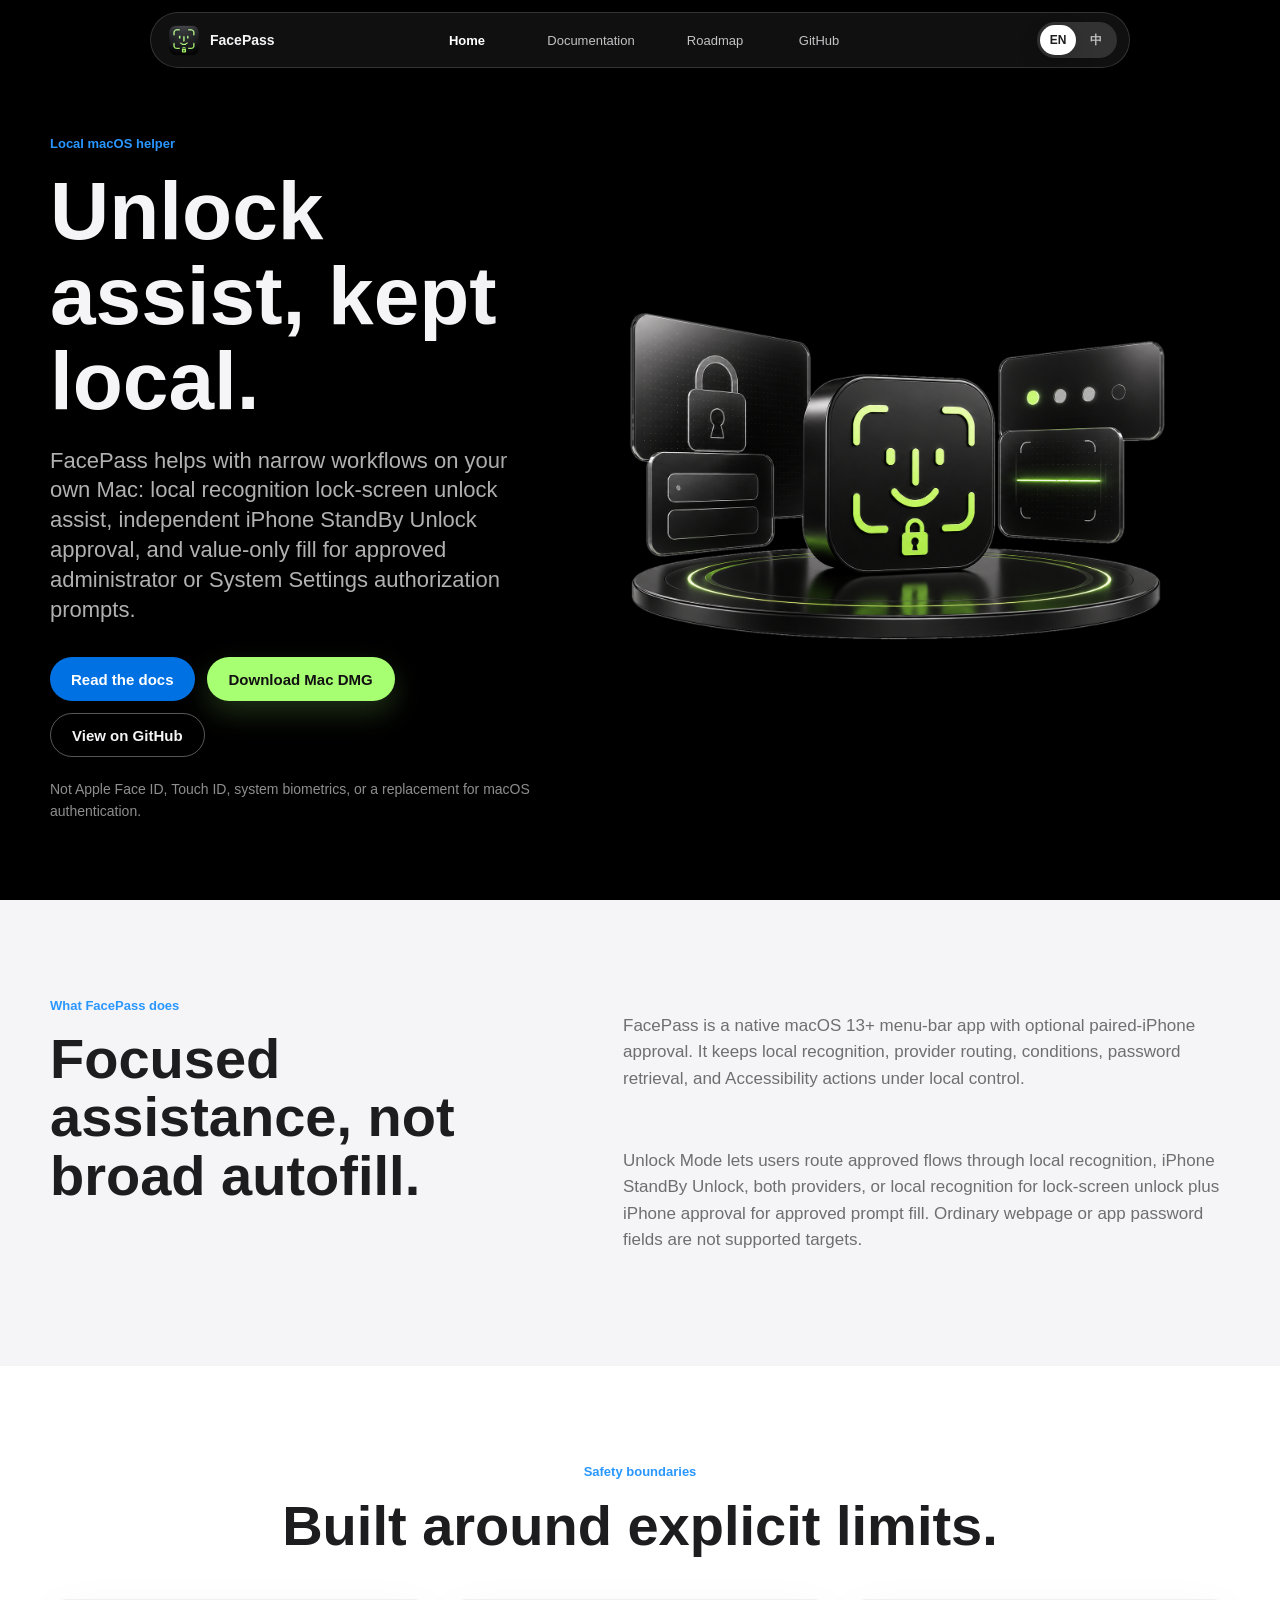
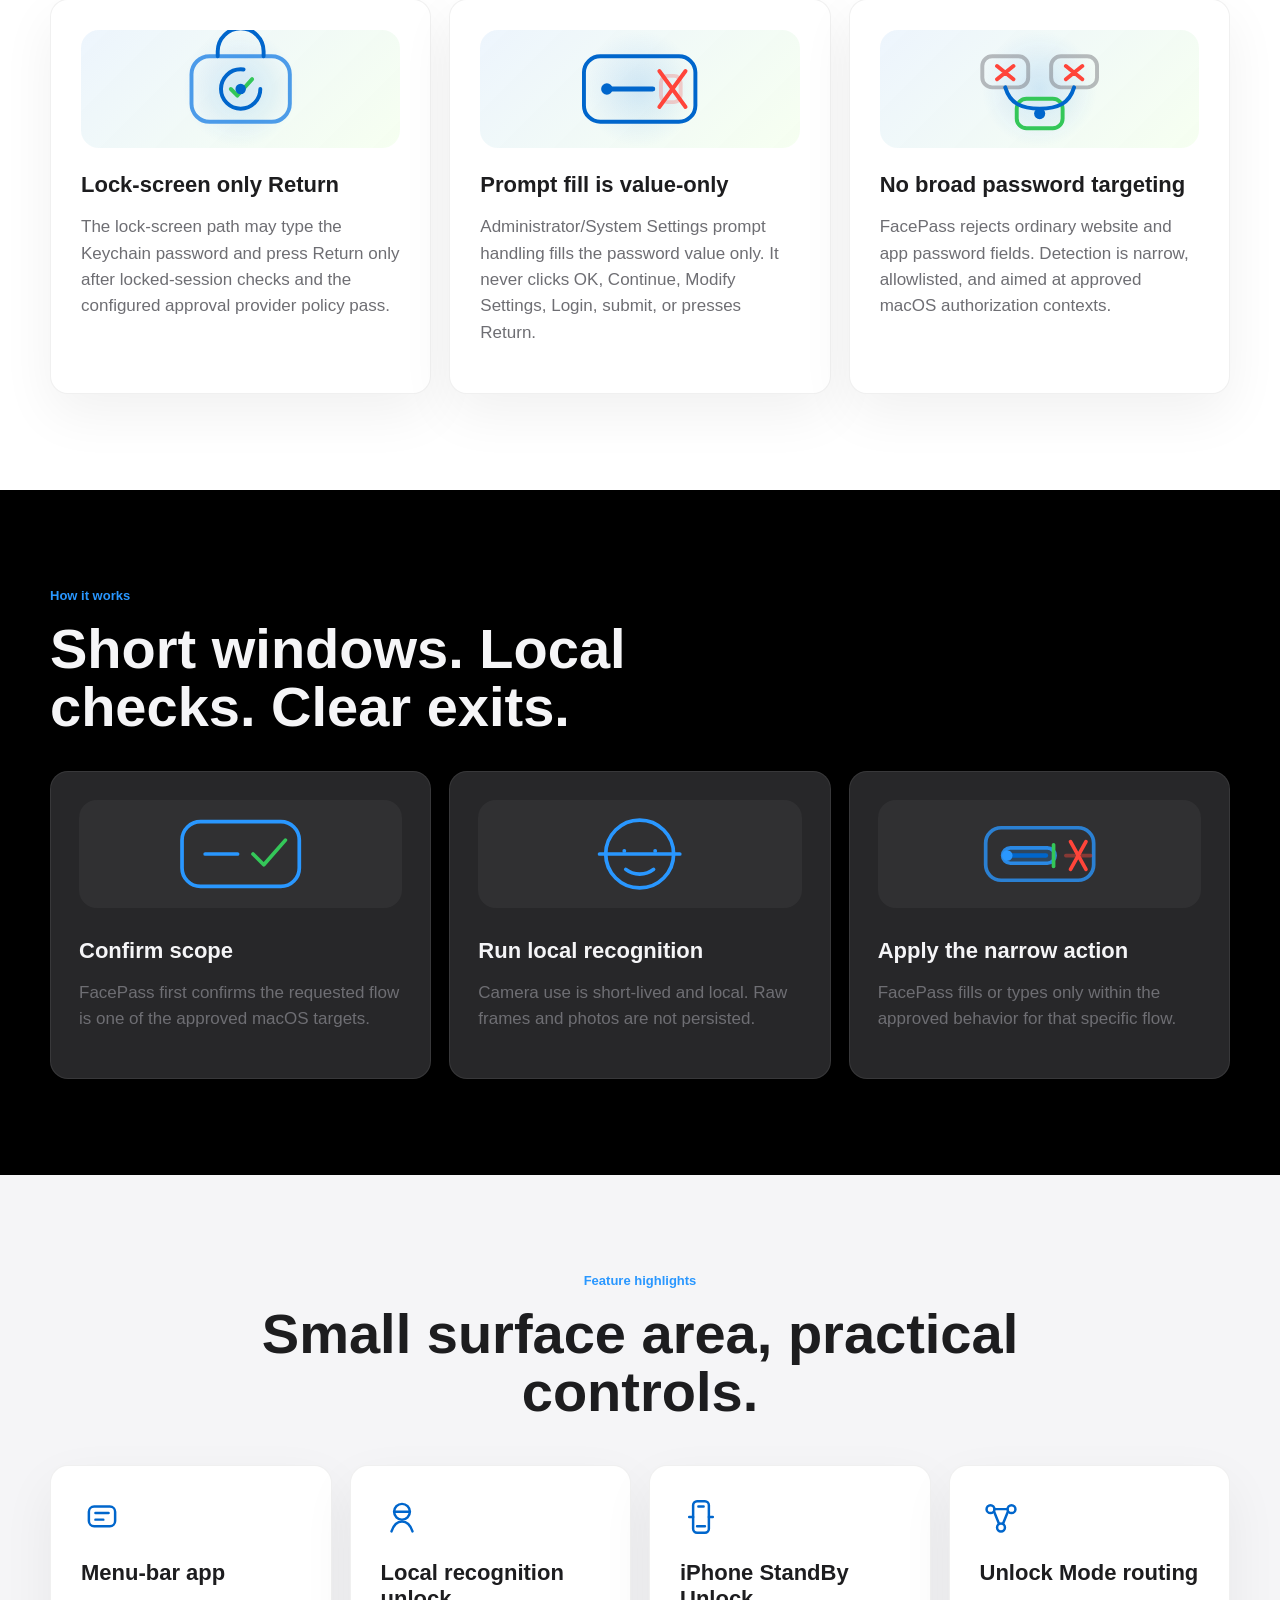
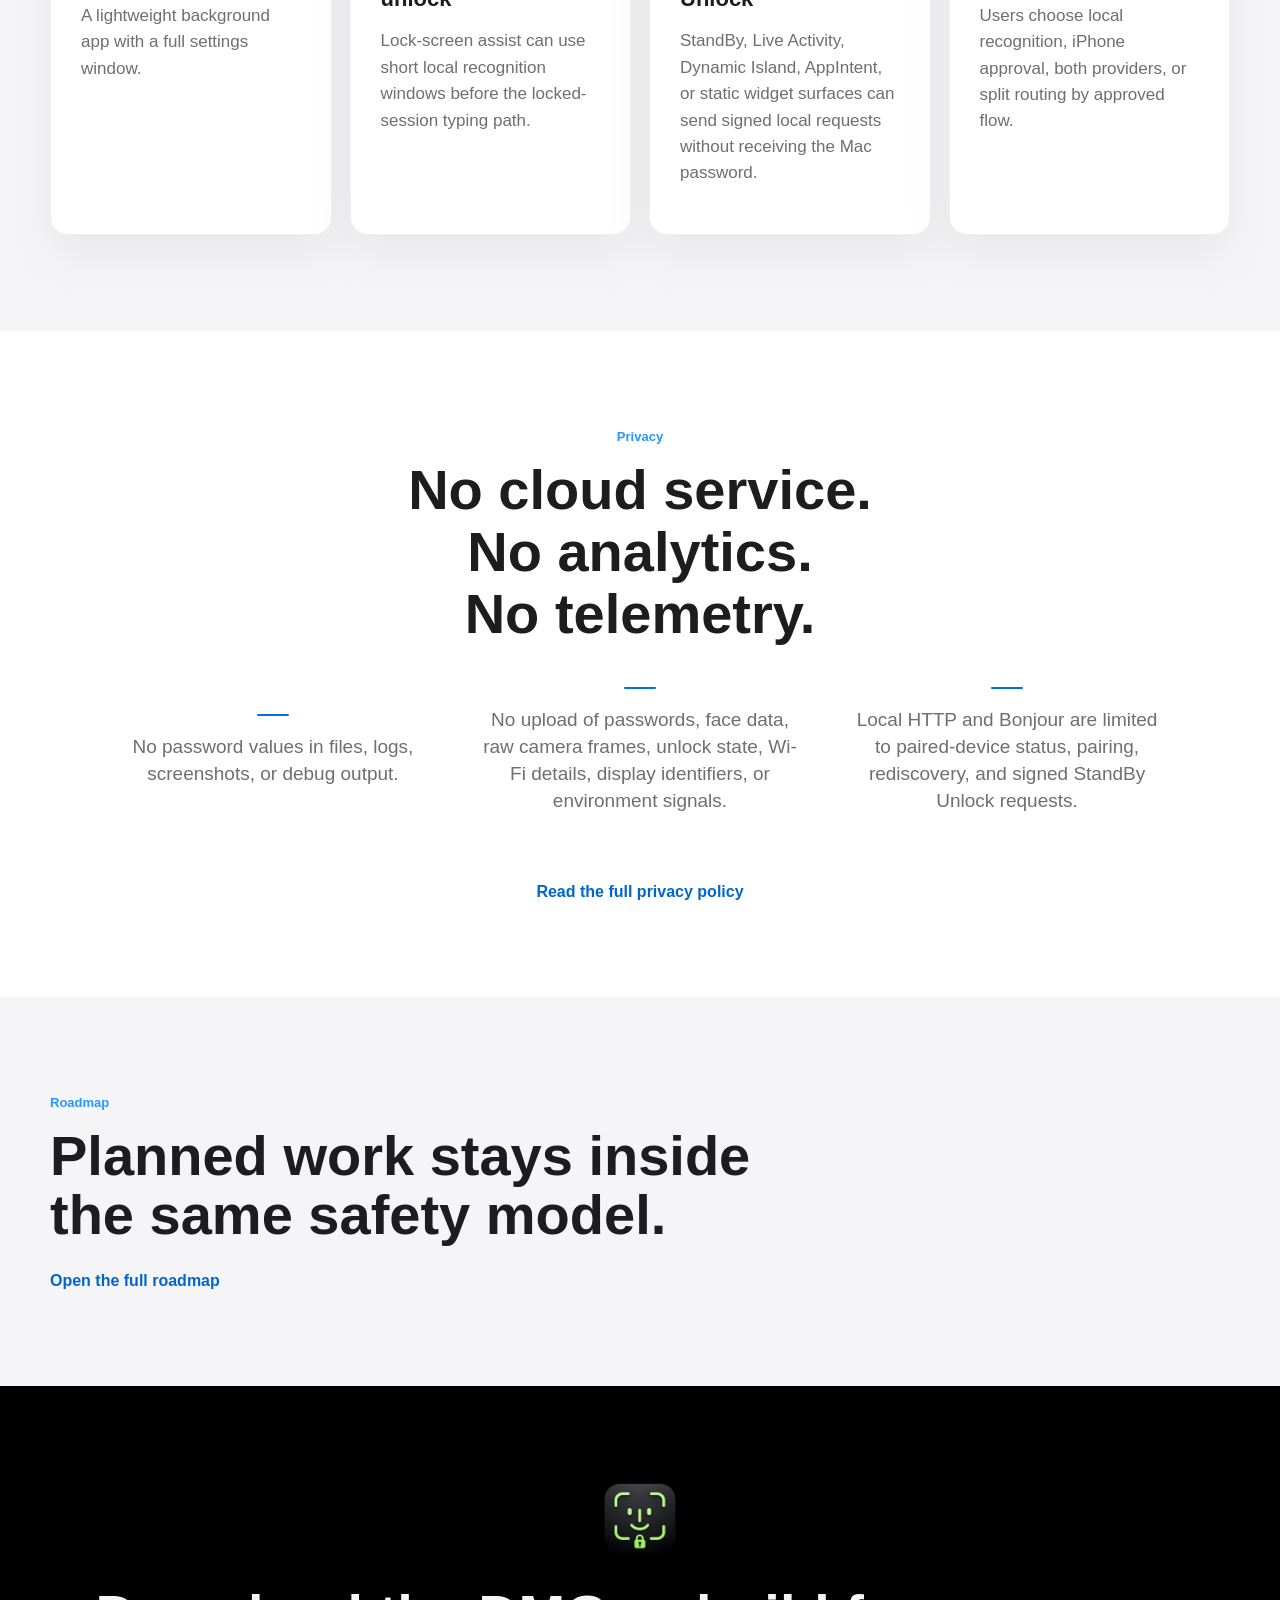
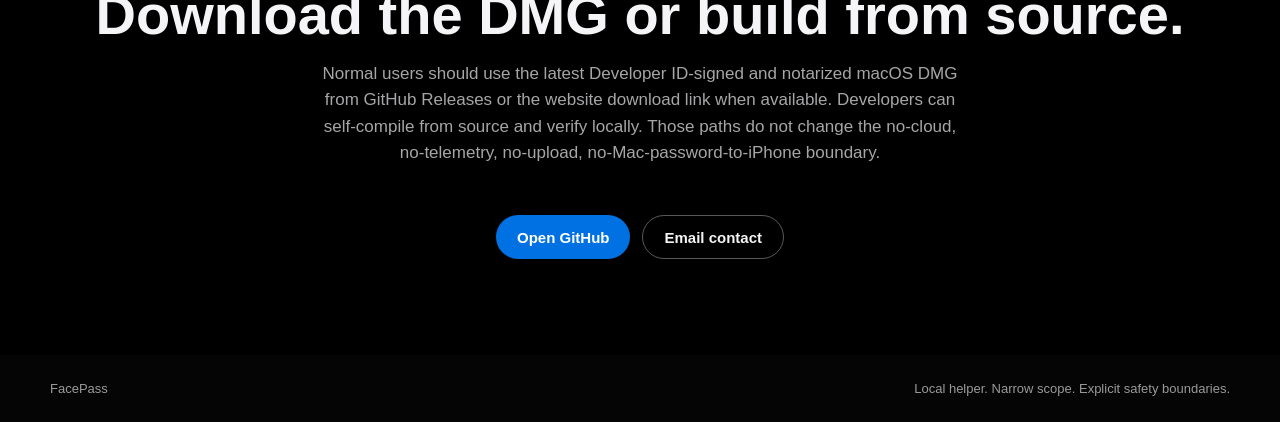
==== commit a91c86d8: "Fix Sparkle framework rpath in release app" ====
--- a/website/index.html
+++ b/website/index.html
@@ -46,6 +46,7 @@
           >FacePass helps with narrow workflows on your own Mac: local recognition lock-screen unlock assist, independent iPhone StandBy Unlock approval, and value-only fill for approved administrator or System Settings authorization prompts.</p>
           <div class="hero-actions" aria-label="Primary actions">
             <a class="button button-primary" href="docs.html" data-en="Read the docs" data-zh="阅读文档">Read the docs</a>
+            <a class="button button-download" href="https://github.com/Robert1124/FacePass/releases" data-en="Download Mac DMG" data-zh="下载 Mac DMG">Download Mac DMG</a>
             <a class="button button-secondary" href="https://github.com/Robert1124/FacePass" data-en="View on GitHub" data-zh="查看 GitHub">View on GitHub</a>
           </div>
           <p
--- a/website/styles.css
+++ b/website/styles.css
@@ -315,10 +315,35 @@
   color: #f5f5f7;
 }
 
+.button-download {
+  border: 1px solid rgba(167, 255, 114, 0.55);
+  background: #a7ff72;
+  color: #111;
+  box-shadow: 0 12px 28px rgba(167, 255, 114, 0.18);
+}
+
+.button-download:hover {
+  background: #8ee85c;
+  border-color: rgba(142, 232, 92, 0.72);
+}
+
 .section-white .button-secondary,
 .section-light .button-secondary {
   border-color: var(--line);
   color: var(--ink);
+}
+
+.section-white .button-download,
+.section-light .button-download {
+  border-color: rgba(0, 113, 227, 0.18);
+  background: var(--blue);
+  color: #fff;
+  box-shadow: none;
+}
+
+.section-white .button-download:hover,
+.section-light .button-download:hover {
+  background: var(--blue-dark);
 }
 
 .disclaimer {
@@ -827,6 +852,13 @@
 .doc-steps h3,
 .doc-grid h3 {
   margin-top: 0;
+}
+
+.doc-actions {
+  display: flex;
+  flex-wrap: wrap;
+  gap: 12px;
+  margin-top: 16px;
 }
 
 pre {
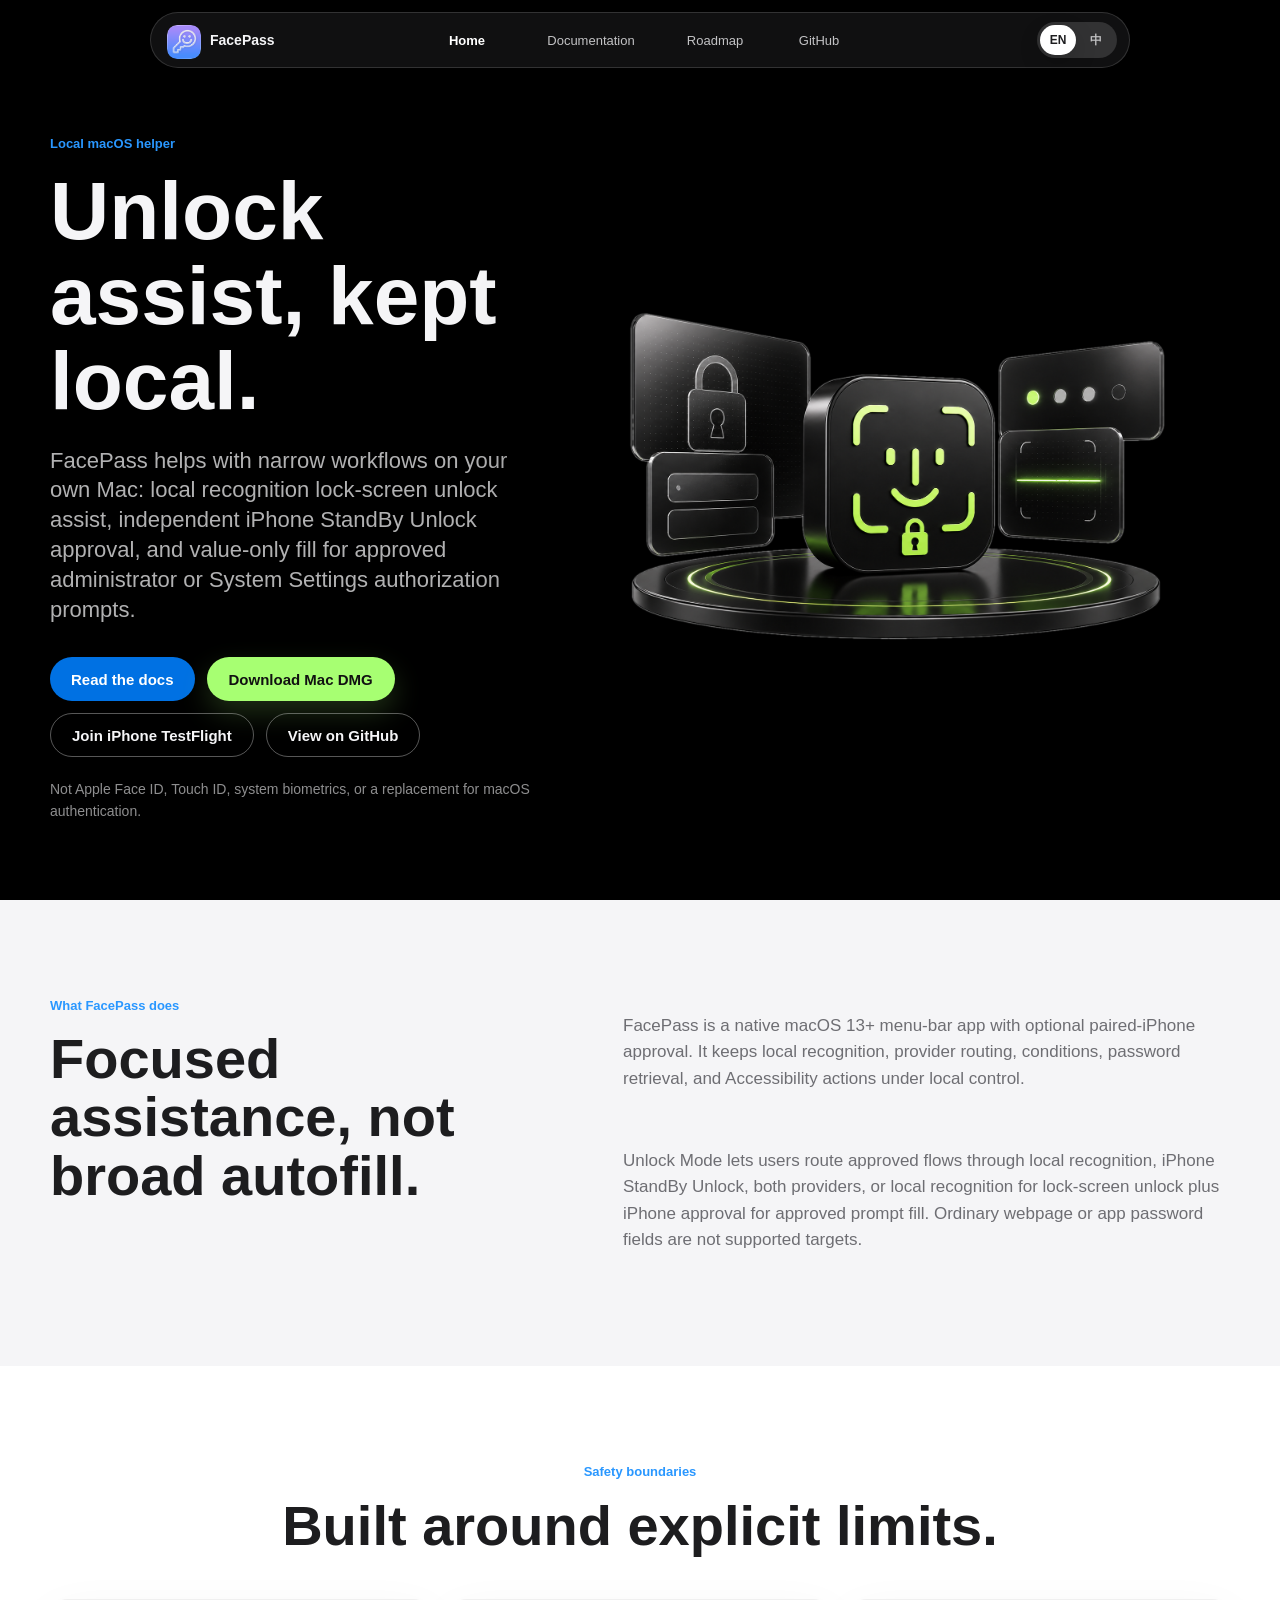
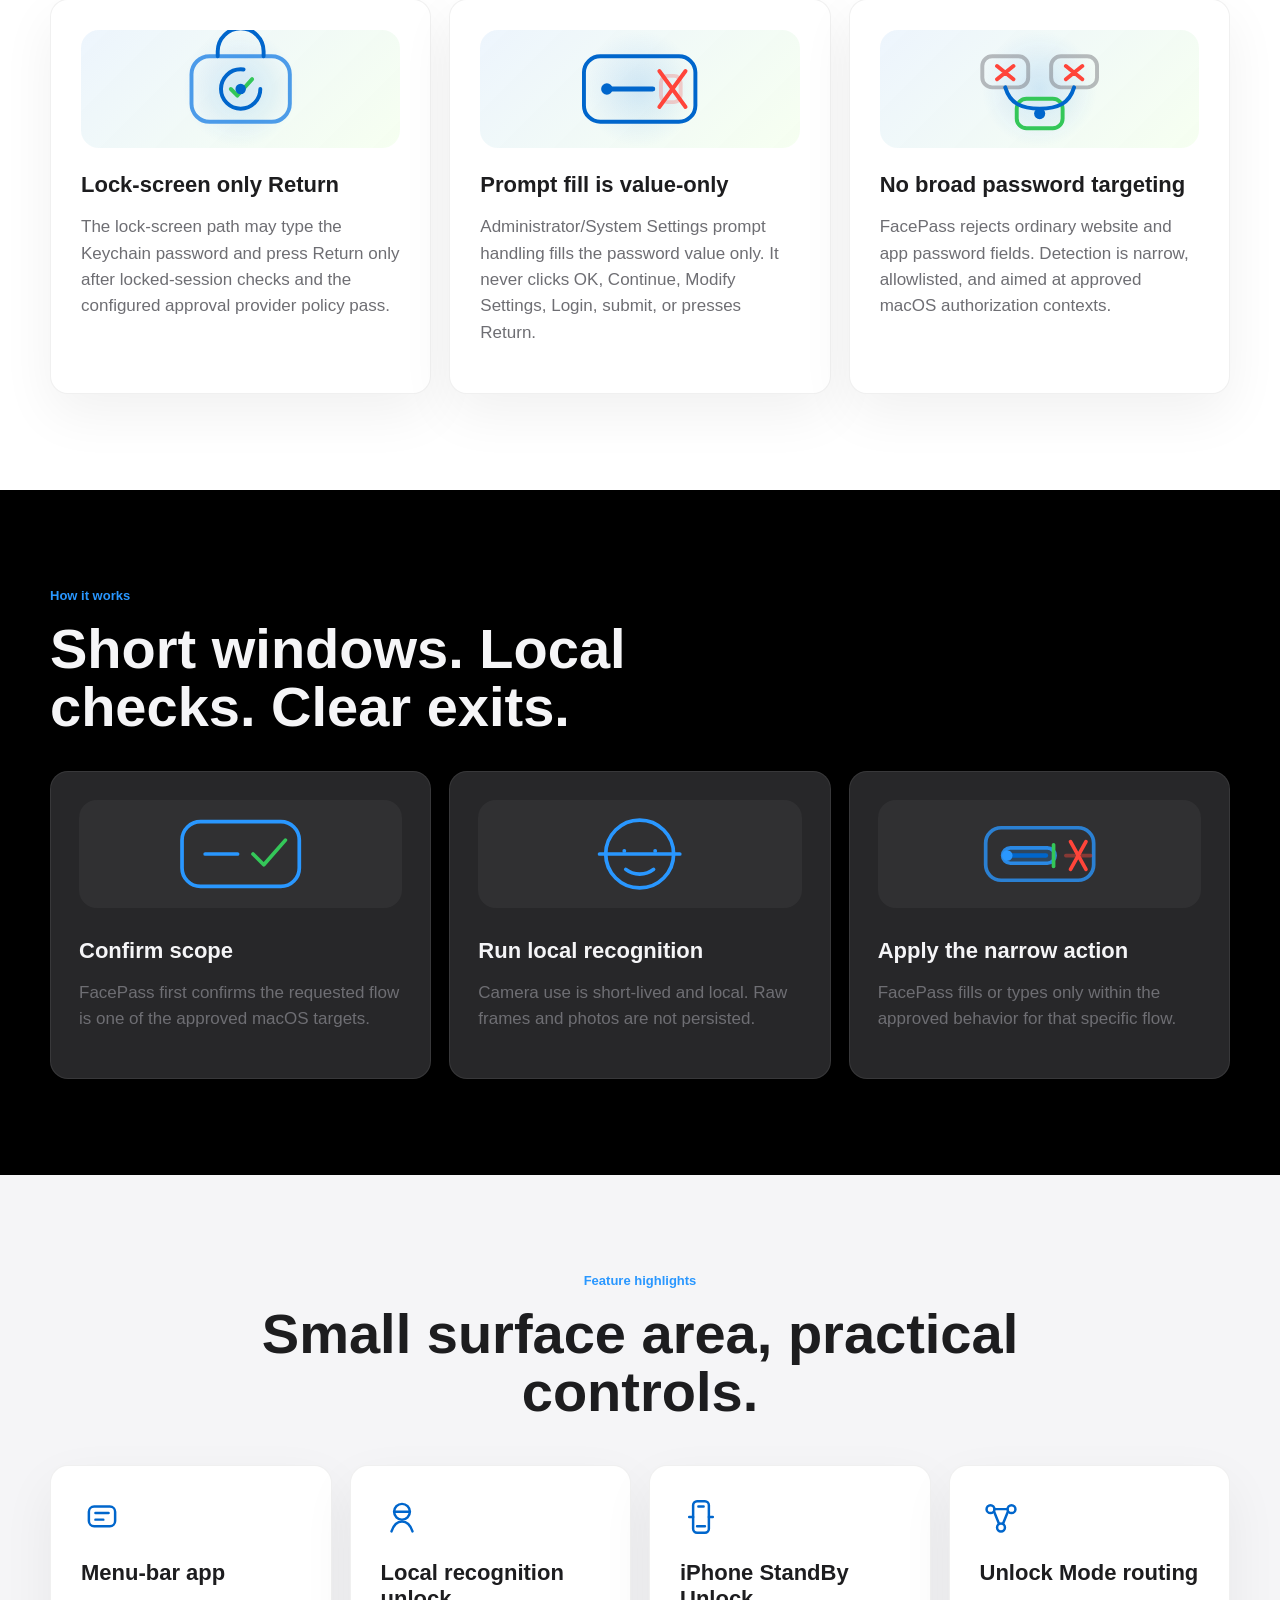
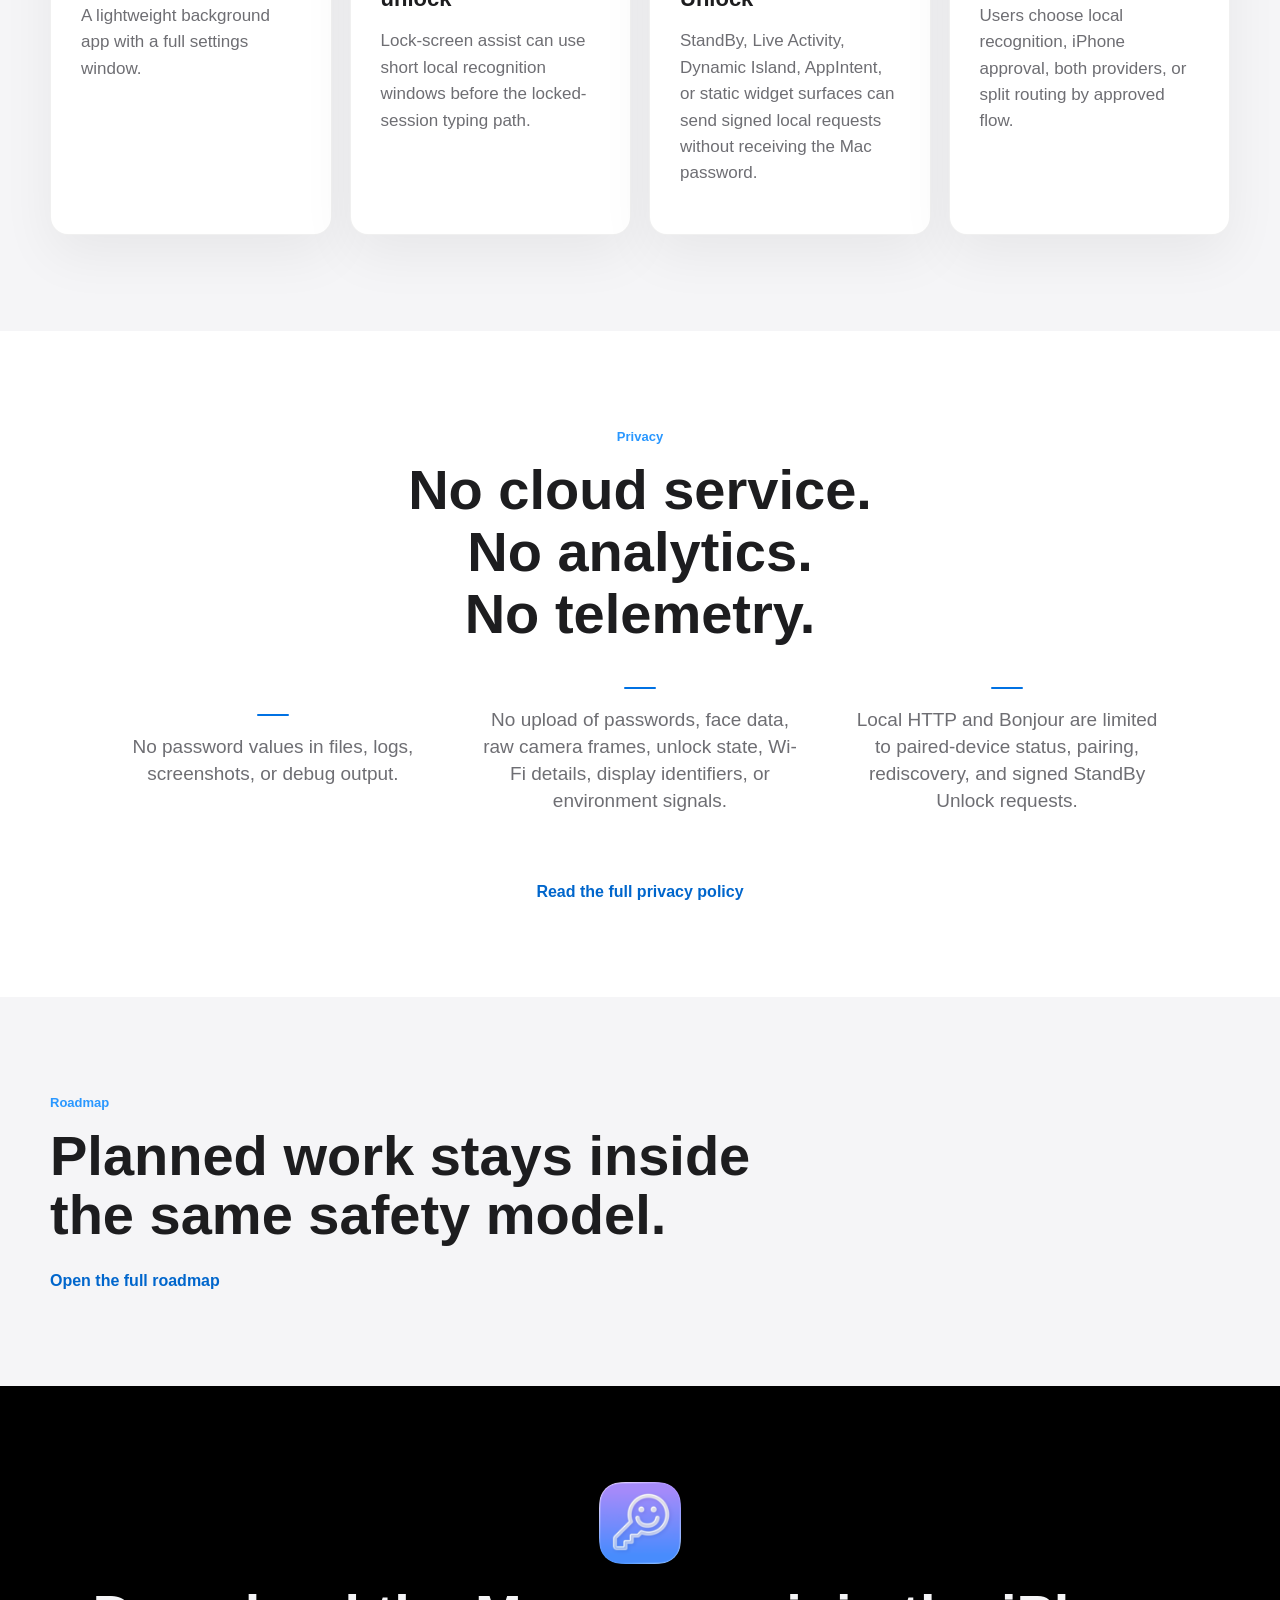
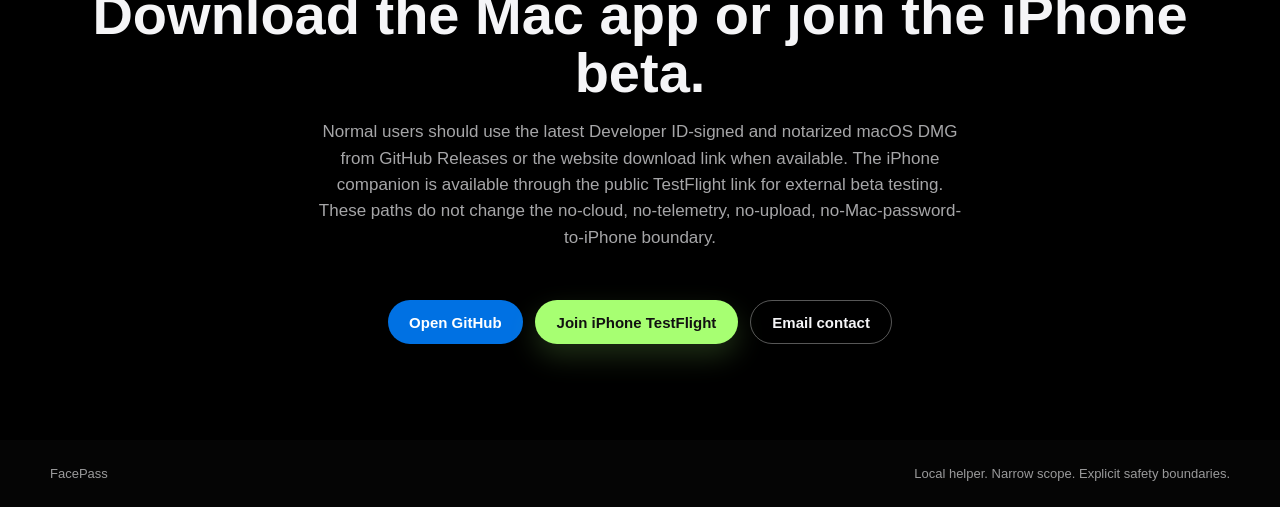
==== commit aa0f5277: "Add iPhone TestFlight links and copy Announce and link the iPhone companion TestFlight public build " ====
--- a/website/index.html
+++ b/website/index.html
@@ -47,6 +47,7 @@
           <div class="hero-actions" aria-label="Primary actions">
             <a class="button button-primary" href="docs.html" data-en="Read the docs" data-zh="阅读文档">Read the docs</a>
             <a class="button button-download" href="https://github.com/Robert1124/FacePass/releases" data-en="Download Mac DMG" data-zh="下载 Mac DMG">Download Mac DMG</a>
+            <a class="button button-secondary" href="https://testflight.apple.com/join/p3zBMEBY" data-en="Join iPhone TestFlight" data-zh="加入 iPhone TestFlight">Join iPhone TestFlight</a>
             <a class="button button-secondary" href="https://github.com/Robert1124/FacePass" data-en="View on GitHub" data-zh="查看 GitHub">View on GitHub</a>
           </div>
           <p
@@ -226,10 +227,11 @@
 
       <section class="cta-section section-dark" data-reveal>
         <img src="assets/facepass-icon.png" alt="" width="82" height="82">
-        <h2 data-en="Download the DMG or build from source." data-zh="下载 DMG 或从源码构建。">Download the DMG or build from source.</h2>
-        <p data-en="Normal users should use the latest Developer ID-signed and notarized macOS DMG from GitHub Releases or the website download link when available. Developers can self-compile from source and verify locally. Those paths do not change the no-cloud, no-telemetry, no-upload, no-Mac-password-to-iPhone boundary." data-zh="普通用户应在可用时使用来自 GitHub Releases 或官网下载链接的最新 Developer ID 签名并公证的 macOS DMG。开发者可以从源码自行编译并在本地验证。这些路径不会改变无云、无遥测、不上传、不会将 Mac 密码传给 iPhone 的边界。">Normal users should use the latest Developer ID-signed and notarized macOS DMG from GitHub Releases or the website download link when available. Developers can self-compile from source and verify locally. Those paths do not change the no-cloud, no-telemetry, no-upload, no-Mac-password-to-iPhone boundary.</p>
+        <h2 data-en="Download the Mac app or join the iPhone beta." data-zh="下载 Mac app 或加入 iPhone 测试。">Download the Mac app or join the iPhone beta.</h2>
+        <p data-en="Normal users should use the latest Developer ID-signed and notarized macOS DMG from GitHub Releases or the website download link when available. The iPhone companion is available through the public TestFlight link for external beta testing. These paths do not change the no-cloud, no-telemetry, no-upload, no-Mac-password-to-iPhone boundary." data-zh="普通用户应在可用时使用来自 GitHub Releases 或官网下载链接的最新 Developer ID 签名并公证的 macOS DMG。iPhone companion 已通过 public TestFlight link 开放 external beta 测试。这些路径不会改变无云、无遥测、不上传、不会将 Mac 密码传给 iPhone 的边界。">Normal users should use the latest Developer ID-signed and notarized macOS DMG from GitHub Releases or the website download link when available. The iPhone companion is available through the public TestFlight link for external beta testing. These paths do not change the no-cloud, no-telemetry, no-upload, no-Mac-password-to-iPhone boundary.</p>
         <div class="hero-actions">
           <a class="button button-primary" href="https://github.com/Robert1124/FacePass" data-en="Open GitHub" data-zh="打开 GitHub">Open GitHub</a>
+          <a class="button button-download" href="https://testflight.apple.com/join/p3zBMEBY" data-en="Join iPhone TestFlight" data-zh="加入 iPhone TestFlight">Join iPhone TestFlight</a>
           <a class="button button-secondary" href="mailto:contact@robertw.me" data-en="Email contact" data-zh="邮件联系">Email contact</a>
         </div>
       </section>
--- a/website/styles.css
+++ b/website/styles.css
@@ -813,6 +813,12 @@
   margin-top: 24px;
 }
 
+.doc-panel h4 {
+  margin: 20px 0 10px;
+  font-size: 15px;
+  line-height: 1.2;
+}
+
 .doc-panel ol,
 .doc-panel ul:not(.check-list) {
   margin: 0;
@@ -854,11 +860,111 @@
   margin-top: 0;
 }
 
+.start-options {
+  display: grid;
+  grid-template-columns: 1fr;
+  gap: 16px;
+}
+
+.start-option-card {
+  display: flex;
+  flex-direction: column;
+  min-width: 0;
+  padding: 20px;
+  border: 1px solid rgba(0, 113, 227, 0.1);
+  border-radius: var(--radius-sm);
+  background:
+    linear-gradient(180deg, rgba(0, 113, 227, 0.05), rgba(255, 255, 255, 0)),
+    var(--light);
+}
+
+.start-option-card h3 {
+  margin-top: 0;
+}
+
+.start-option-card .eyebrow {
+  margin-bottom: 8px;
+  color: var(--blue-dark);
+}
+
+.start-option-card .check-list {
+  gap: 8px;
+}
+
+.start-option-card .check-list li {
+  padding-top: 0;
+  padding-bottom: 0;
+  line-height: 1.35;
+}
+
 .doc-actions {
   display: flex;
   flex-wrap: wrap;
   gap: 12px;
   margin-top: 16px;
+}
+
+.doc-callout {
+  margin: 0 0 18px;
+  padding: 14px 16px;
+  border: 1px solid rgba(37, 99, 235, 0.2);
+  border-radius: var(--radius-sm);
+  background: #f4f8ff;
+  color: var(--ink);
+}
+
+.protocol-map {
+  display: grid;
+  grid-template-columns: repeat(4, minmax(0, 1fr));
+  gap: 12px;
+  margin-top: 18px;
+}
+
+.protocol-map section {
+  position: relative;
+  display: grid;
+  align-content: start;
+  min-height: 158px;
+  padding: 18px;
+  border: 1px solid rgba(0, 113, 227, 0.12);
+  border-radius: var(--radius-sm);
+  background:
+    linear-gradient(180deg, rgba(0, 113, 227, 0.06), rgba(255, 255, 255, 0)),
+    var(--white);
+}
+
+.protocol-map section:not(:last-child)::after {
+  content: "";
+  position: absolute;
+  top: 31px;
+  right: -11px;
+  width: 20px;
+  height: 2px;
+  background: rgba(0, 113, 227, 0.28);
+}
+
+.protocol-map span {
+  display: inline-grid;
+  place-items: center;
+  width: 28px;
+  height: 28px;
+  margin-bottom: 16px;
+  border-radius: 50%;
+  background: var(--blue);
+  color: #fff;
+  font-size: 13px;
+  font-weight: 750;
+}
+
+.protocol-map h3 {
+  margin: 0 0 8px;
+  font-size: 18px;
+}
+
+.protocol-map p {
+  margin: 0;
+  font-size: 14px;
+  line-height: 1.48;
 }
 
 pre {
@@ -1344,7 +1450,8 @@
   .flow-list,
   .feature-grid,
   .doc-grid,
-  .faq-list {
+  .faq-list,
+  .protocol-map {
     grid-template-columns: repeat(2, minmax(0, 1fr));
   }
 
@@ -1355,6 +1462,10 @@
   .privacy-statements {
     grid-template-columns: 1fr;
     max-width: 680px;
+  }
+
+  .protocol-map section:not(:last-child)::after {
+    content: none;
   }
 }
 
@@ -1458,8 +1569,19 @@
   .flow-list,
   .feature-grid,
   .doc-grid,
-  .faq-list {
+  .faq-list,
+  .protocol-map {
     grid-template-columns: 1fr;
+  }
+
+  .protocol-map section:not(:last-child)::after {
+    content: "";
+    top: auto;
+    right: auto;
+    bottom: -10px;
+    left: 31px;
+    width: 2px;
+    height: 20px;
   }
 
   .boundary-card,
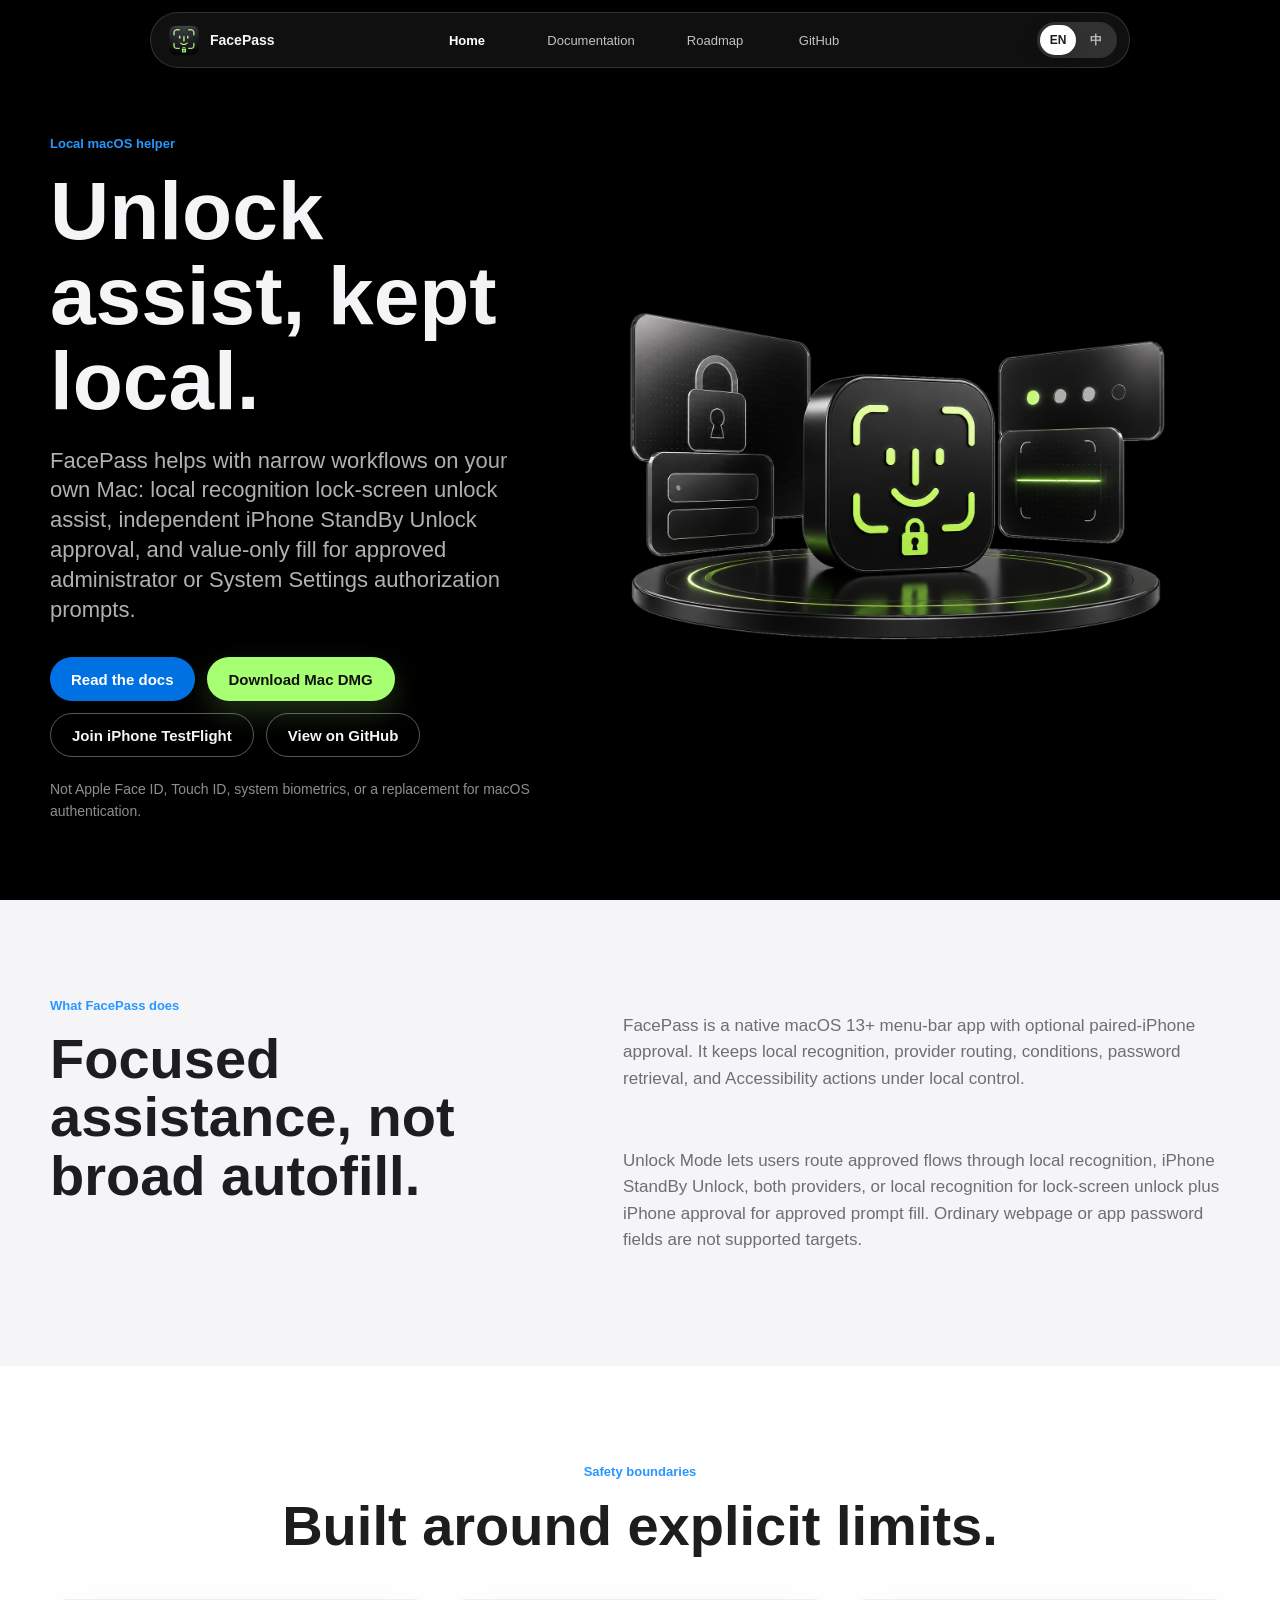
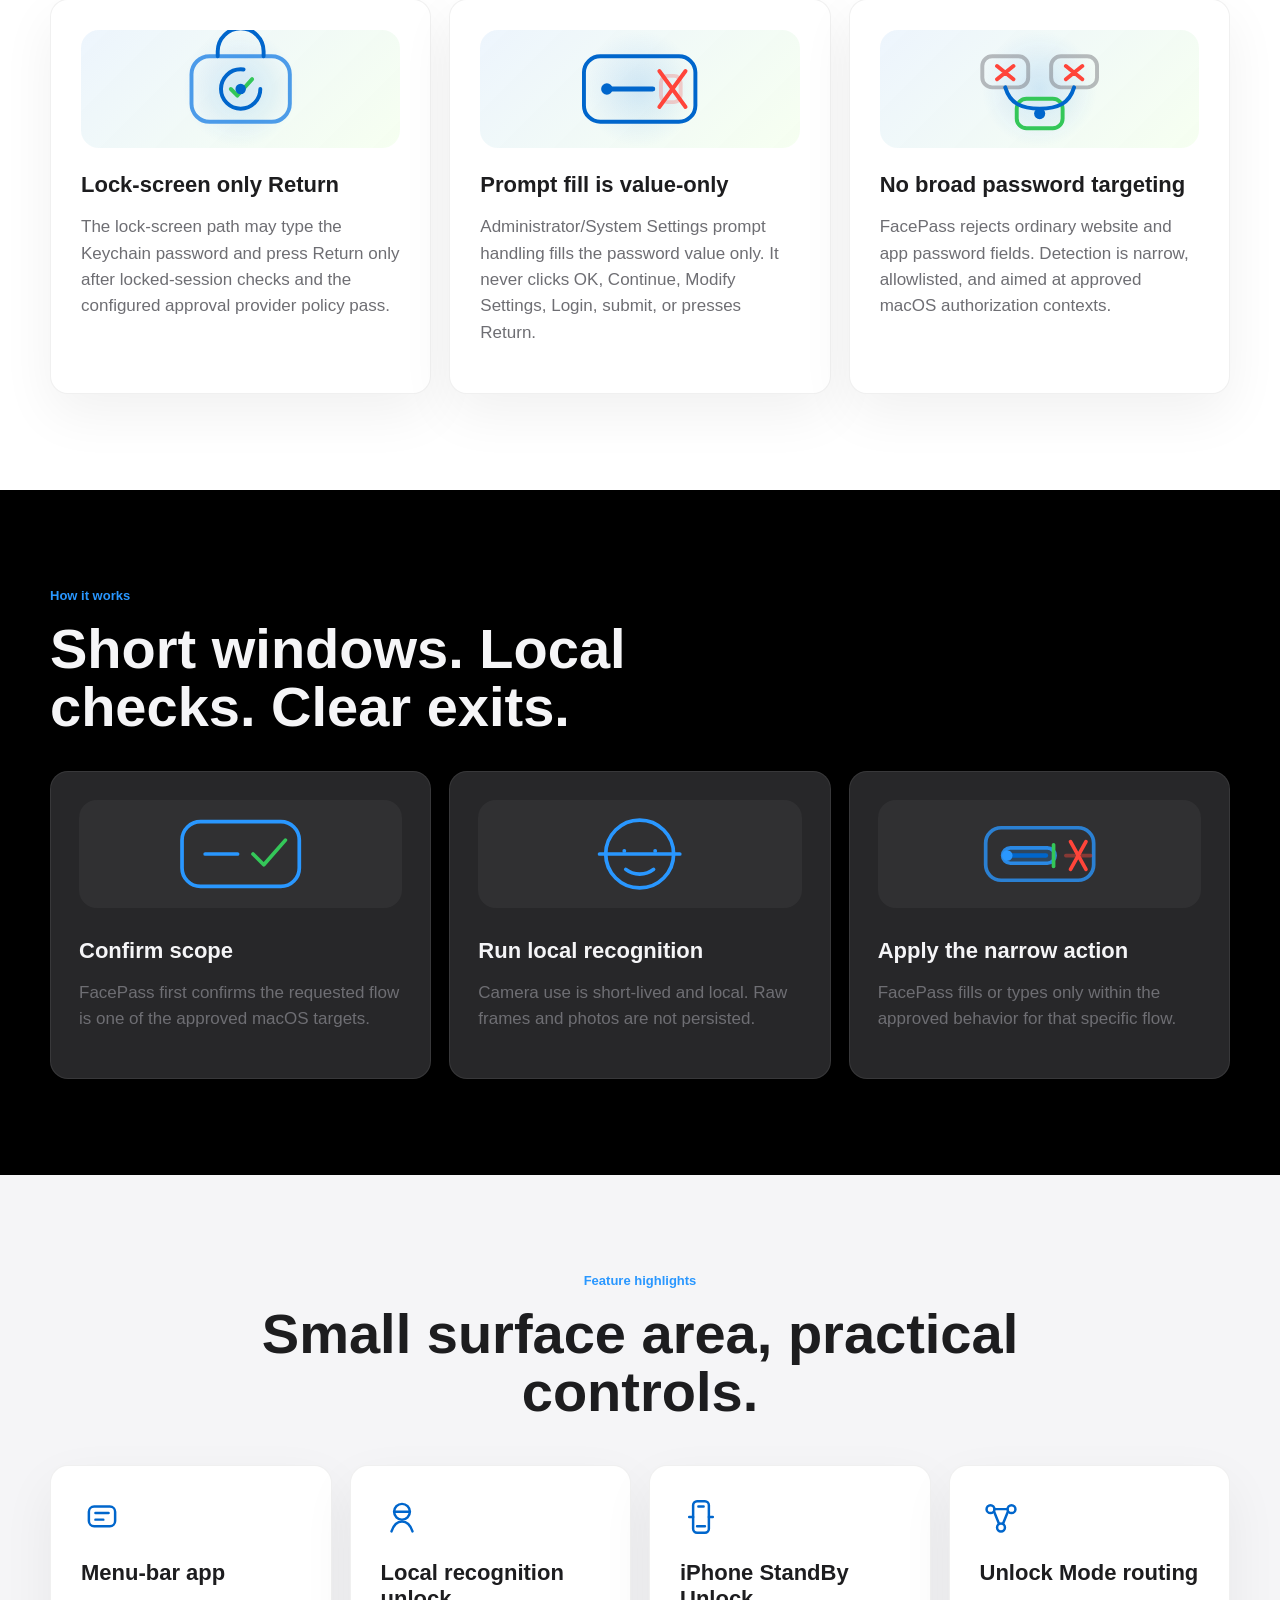
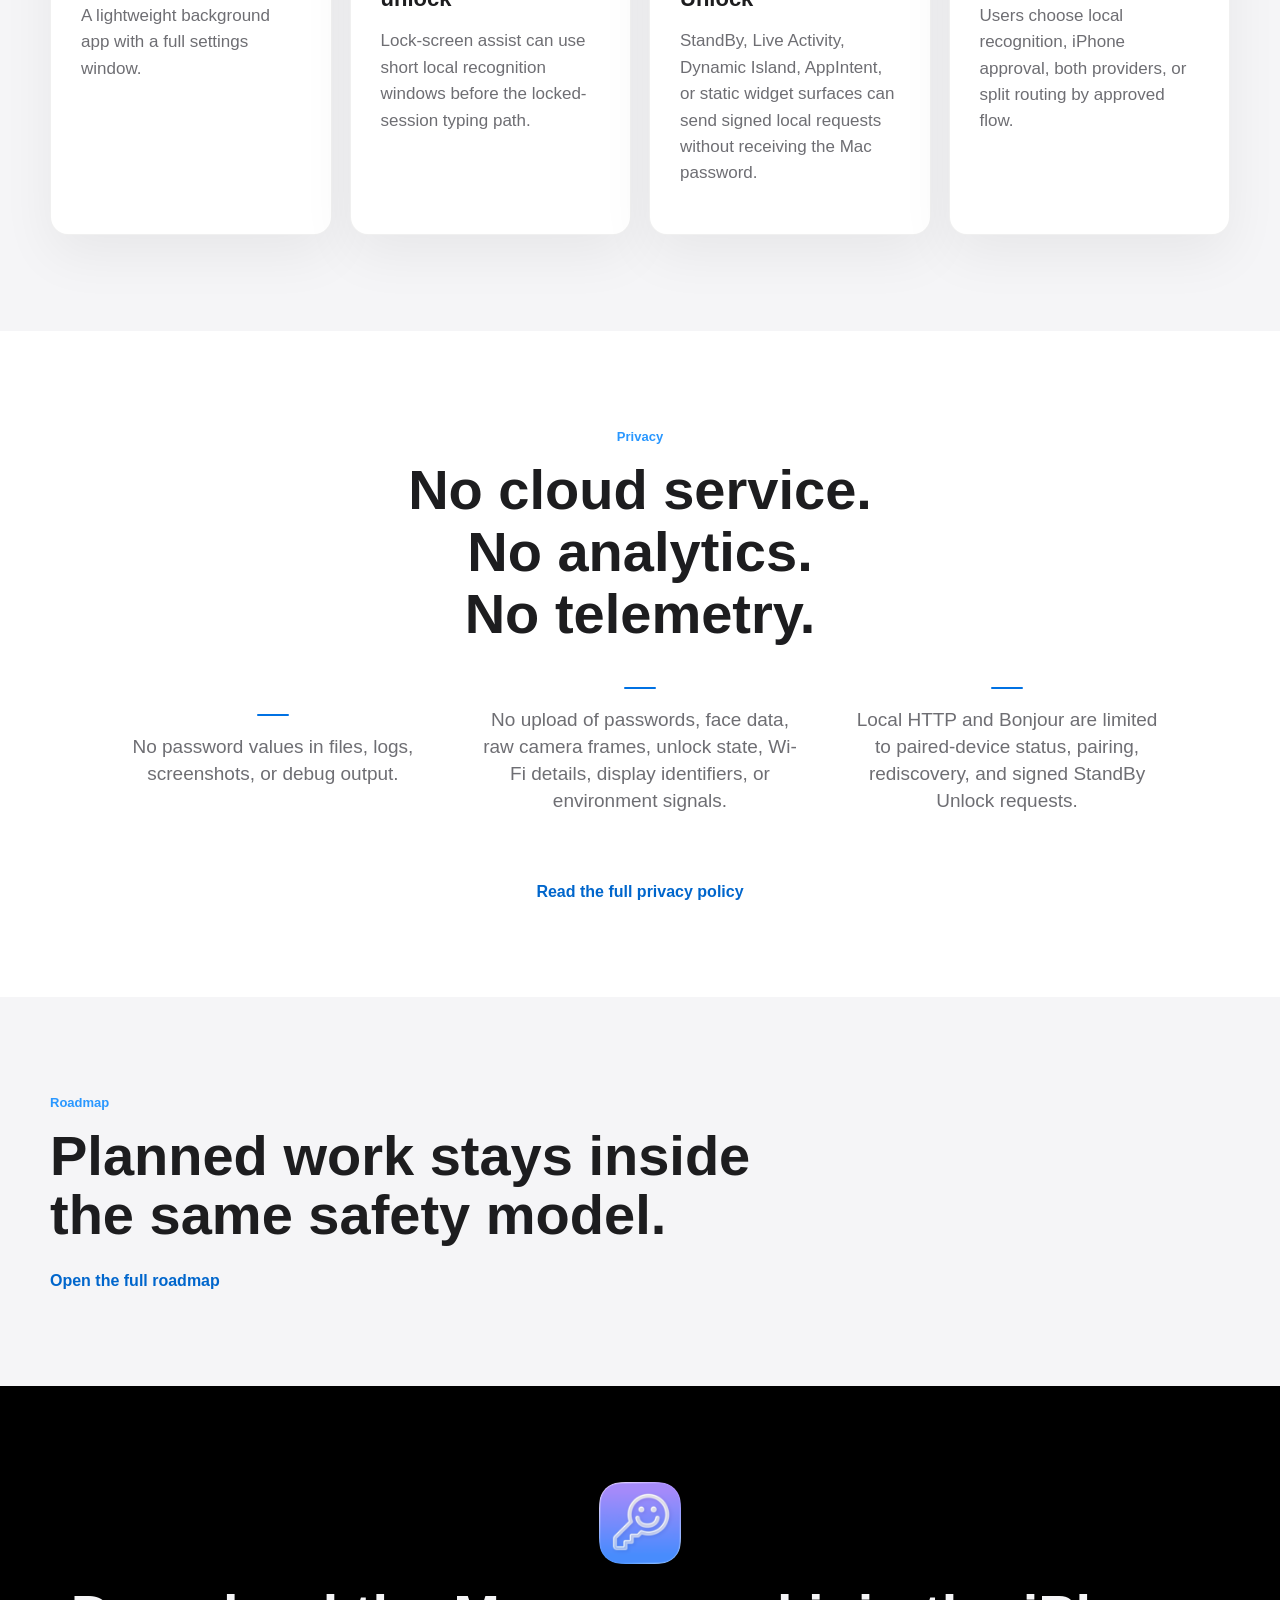
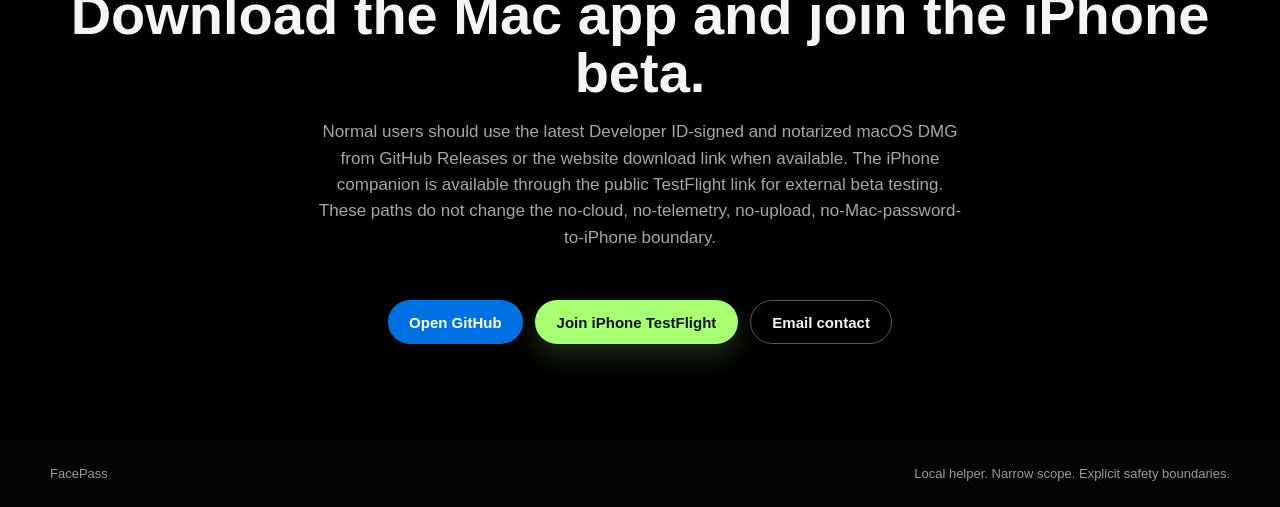
==== commit bf077103: "Use new nav logo; update roadmap & TestFlight status Add a new navigation logo asset and swap site p" ====
--- a/website/index.html
+++ b/website/index.html
@@ -16,7 +16,7 @@
   <body data-page="home">
     <header class="site-header" data-reveal>
       <a class="brand" href="index.html" aria-label="FacePass home">
-        <img src="assets/facepass-icon.png" alt="" width="34" height="34">
+        <img src="assets/facepass-nav-logo.png" alt="" width="34" height="34">
         <span>FacePass</span>
       </a>
       <nav class="top-nav" aria-label="Primary">
@@ -227,7 +227,7 @@
 
       <section class="cta-section section-dark" data-reveal>
         <img src="assets/facepass-icon.png" alt="" width="82" height="82">
-        <h2 data-en="Download the Mac app or join the iPhone beta." data-zh="下载 Mac app 或加入 iPhone 测试。">Download the Mac app or join the iPhone beta.</h2>
+        <h2 data-en="Download the Mac app and join the iPhone beta." data-zh="下载 Mac app 并加入 iPhone 测试。">Download the Mac app and join the iPhone beta.</h2>
         <p data-en="Normal users should use the latest Developer ID-signed and notarized macOS DMG from GitHub Releases or the website download link when available. The iPhone companion is available through the public TestFlight link for external beta testing. These paths do not change the no-cloud, no-telemetry, no-upload, no-Mac-password-to-iPhone boundary." data-zh="普通用户应在可用时使用来自 GitHub Releases 或官网下载链接的最新 Developer ID 签名并公证的 macOS DMG。iPhone companion 已通过 public TestFlight link 开放 external beta 测试。这些路径不会改变无云、无遥测、不上传、不会将 Mac 密码传给 iPhone 的边界。">Normal users should use the latest Developer ID-signed and notarized macOS DMG from GitHub Releases or the website download link when available. The iPhone companion is available through the public TestFlight link for external beta testing. These paths do not change the no-cloud, no-telemetry, no-upload, no-Mac-password-to-iPhone boundary.</p>
         <div class="hero-actions">
           <a class="button button-primary" href="https://github.com/Robert1124/FacePass" data-en="Open GitHub" data-zh="打开 GitHub">Open GitHub</a>
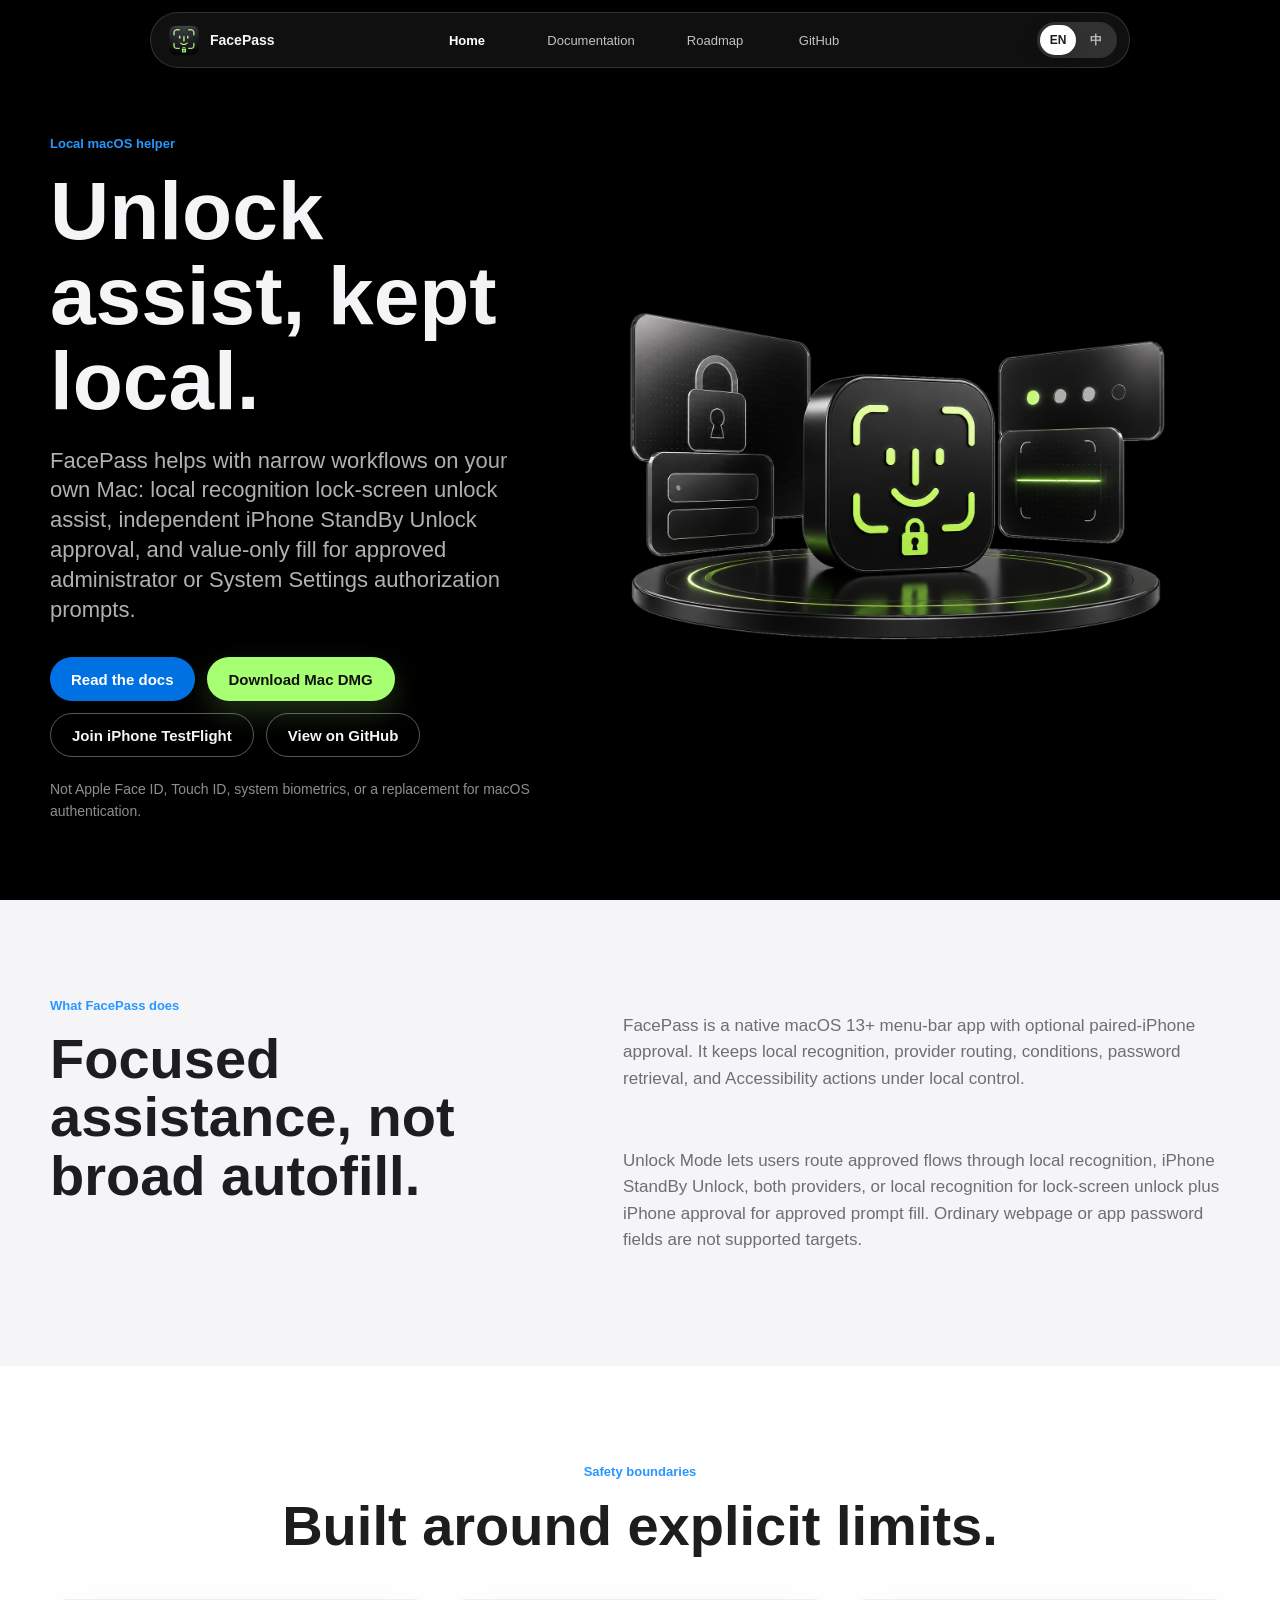
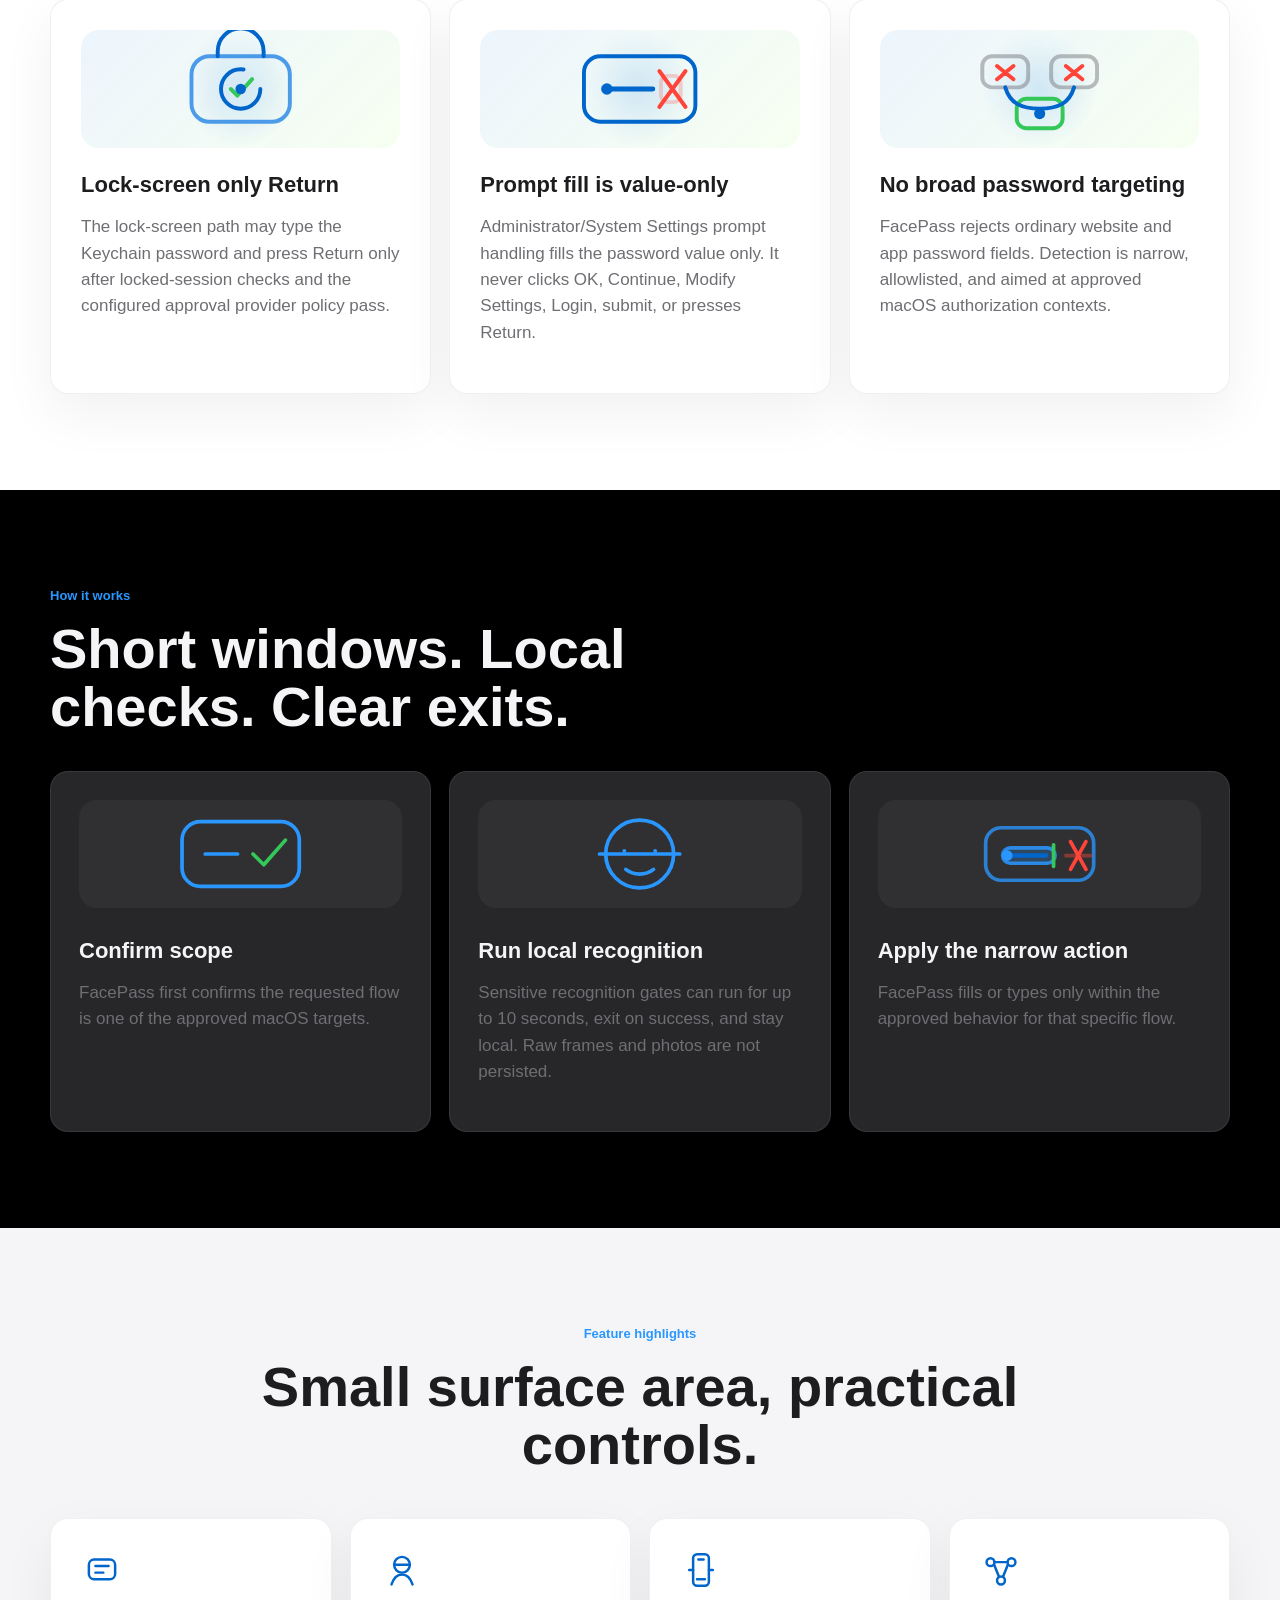
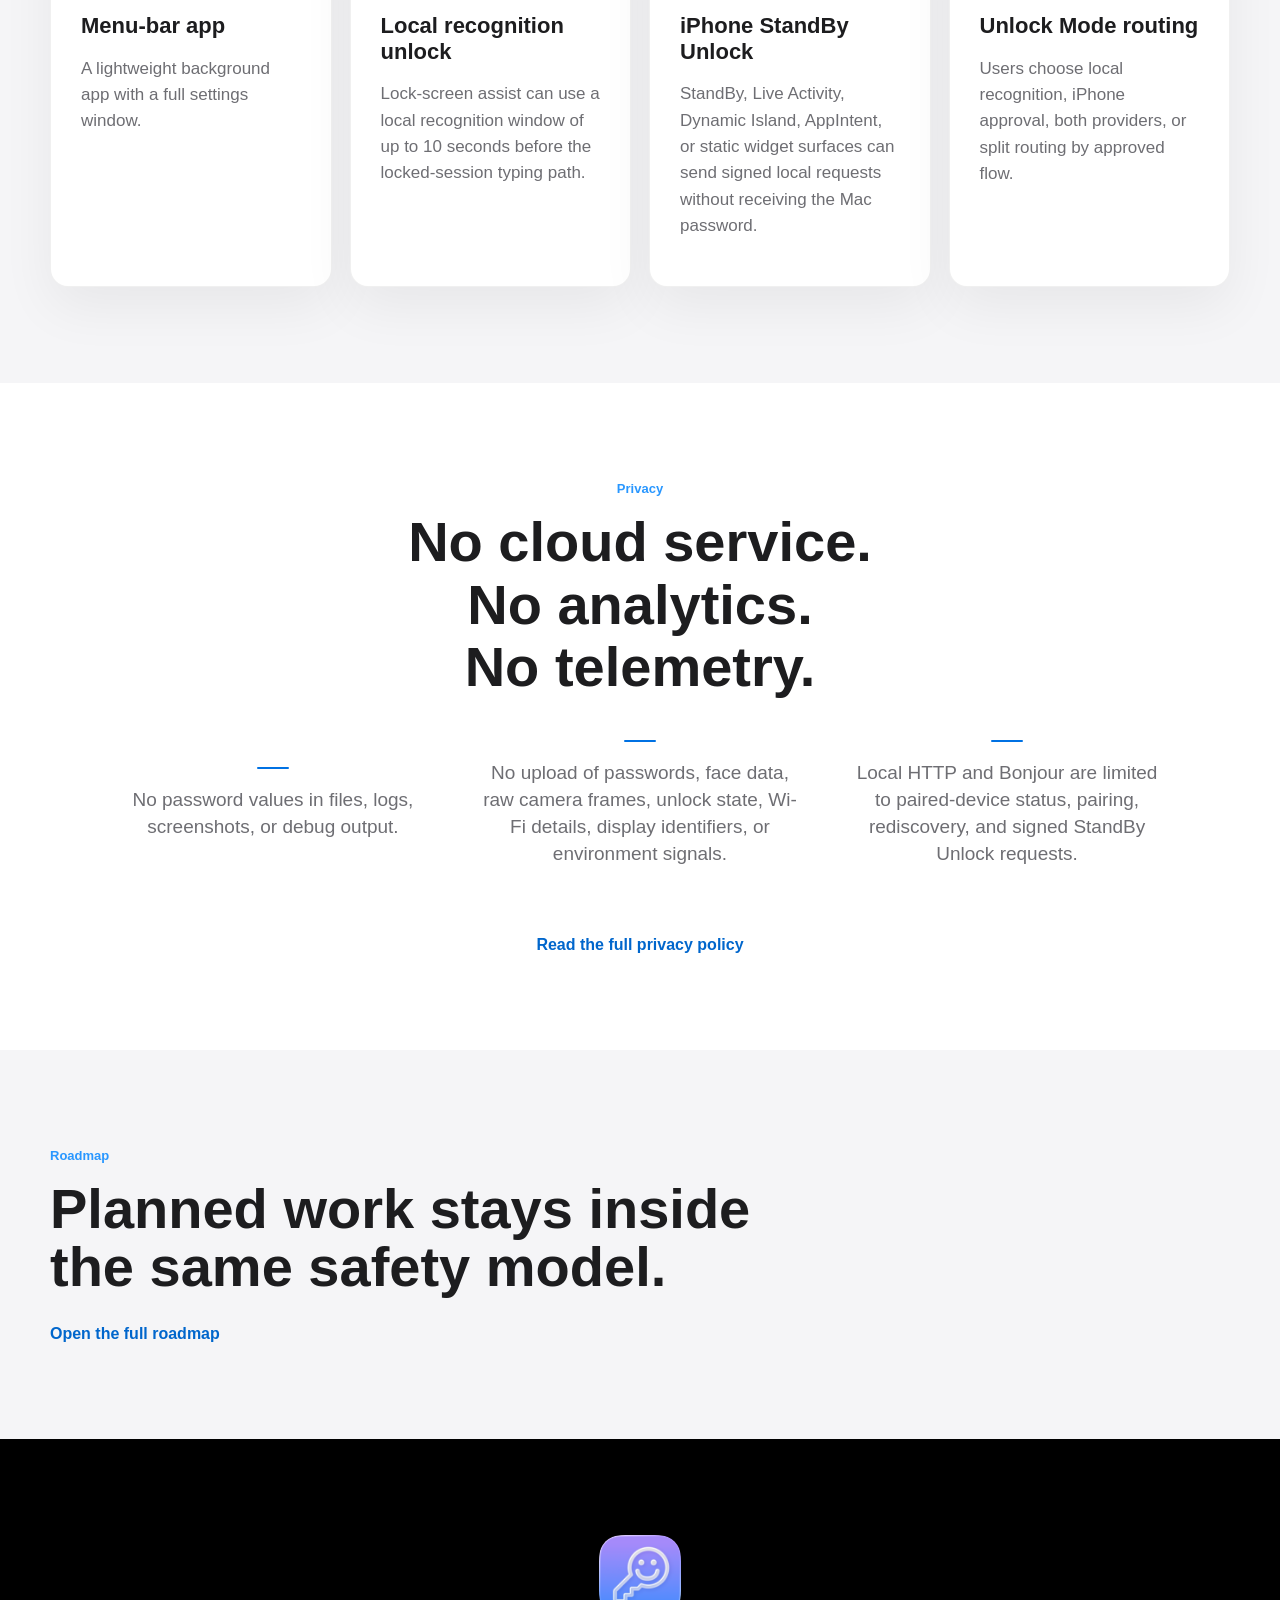
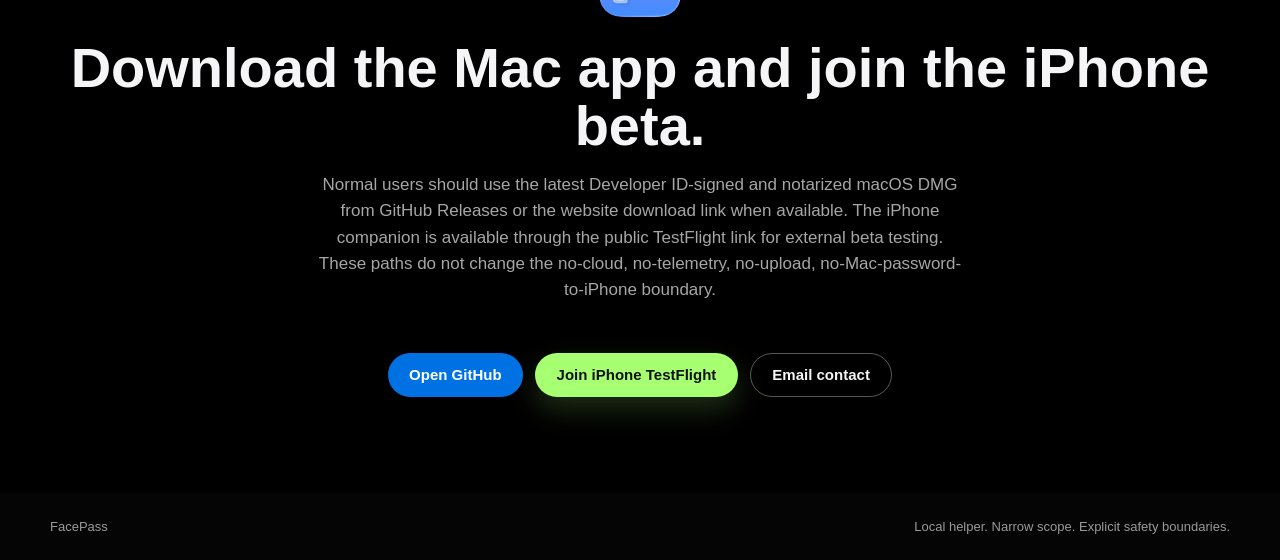
==== commit 0ad771c6: "Extend recognition gate to 10 seconds" ====
--- a/website/index.html
+++ b/website/index.html
@@ -167,7 +167,7 @@
               </svg>
             </div>
             <h3 data-en="Run local recognition" data-zh="运行本地识别">Run local recognition</h3>
-            <p data-en="Camera use is short-lived and local. Raw frames and photos are not persisted." data-zh="摄像头使用是短时且本地的。原始帧和照片不会被持久化。">Camera use is short-lived and local. Raw frames and photos are not persisted.</p>
+            <p data-en="Sensitive recognition gates can run for up to 10 seconds, exit on success, and stay local. Raw frames and photos are not persisted." data-zh="敏感识别 gate 最多可运行 10 秒，成功后立即退出，并保持本地处理。原始帧和照片不会被持久化。">Sensitive recognition gates can run for up to 10 seconds, exit on success, and stay local. Raw frames and photos are not persisted.</p>
           </article>
           <article>
             <div class="flow-visual visual-action" aria-hidden="true">
@@ -194,7 +194,7 @@
         </div>
         <div class="feature-grid">
           <article><svg class="feature-icon" viewBox="0 0 32 32" aria-hidden="true"><rect x="6" y="8" width="20" height="15" rx="4"></rect><path d="M11 13h10M11 18h6"></path></svg><h3 data-en="Menu-bar app" data-zh="菜单栏应用">Menu-bar app</h3><p data-en="A lightweight background app with a full settings window." data-zh="轻量后台应用，配有完整设置窗口。">A lightweight background app with a full settings window.</p></article>
-          <article><svg class="feature-icon" viewBox="0 0 32 32" aria-hidden="true"><circle cx="16" cy="12" r="6"></circle><path d="M8 27c1.7-5 4.4-7.5 8-7.5s6.3 2.5 8 7.5M10 12h12"></path></svg><h3 data-en="Local recognition unlock" data-zh="本地识别解锁">Local recognition unlock</h3><p data-en="Lock-screen assist can use short local recognition windows before the locked-session typing path." data-zh="锁屏辅助可在锁定会话输入路径之前使用短时本地识别窗口。">Lock-screen assist can use short local recognition windows before the locked-session typing path.</p></article>
+          <article><svg class="feature-icon" viewBox="0 0 32 32" aria-hidden="true"><circle cx="16" cy="12" r="6"></circle><path d="M8 27c1.7-5 4.4-7.5 8-7.5s6.3 2.5 8 7.5M10 12h12"></path></svg><h3 data-en="Local recognition unlock" data-zh="本地识别解锁">Local recognition unlock</h3><p data-en="Lock-screen assist can use a local recognition window of up to 10 seconds before the locked-session typing path." data-zh="锁屏辅助可在锁定会话输入路径之前使用最多 10 秒的本地识别窗口。">Lock-screen assist can use a local recognition window of up to 10 seconds before the locked-session typing path.</p></article>
           <article><svg class="feature-icon" viewBox="0 0 32 32" aria-hidden="true"><rect x="10" y="4" width="12" height="24" rx="3"></rect><path d="M14 8h4M13 23h6M7 16h3M22 16h3"></path></svg><h3 data-en="iPhone StandBy Unlock" data-zh="iPhone StandBy Unlock">iPhone StandBy Unlock</h3><p data-en="StandBy, Live Activity, Dynamic Island, AppIntent, or static widget surfaces can send signed local requests without receiving the Mac password." data-zh="StandBy、Live Activity、Dynamic Island、AppIntent 或静态小组件界面可发送签名本地请求，而不会接收 Mac 密码。">StandBy, Live Activity, Dynamic Island, AppIntent, or static widget surfaces can send signed local requests without receiving the Mac password.</p></article>
           <article><svg class="feature-icon" viewBox="0 0 32 32" aria-hidden="true"><circle cx="8" cy="10" r="3"></circle><circle cx="24" cy="10" r="3"></circle><circle cx="16" cy="24" r="3"></circle><path d="M10.7 11.8 14.4 21M21.3 11.8 17.6 21M11 10h10"></path></svg><h3 data-en="Unlock Mode routing" data-zh="解锁模式路由">Unlock Mode routing</h3><p data-en="Users choose local recognition, iPhone approval, both providers, or split routing by approved flow." data-zh="用户可按已批准流程选择本地识别、iPhone 批准、两个提供方或拆分路由。">Users choose local recognition, iPhone approval, both providers, or split routing by approved flow.</p></article>
         </div>
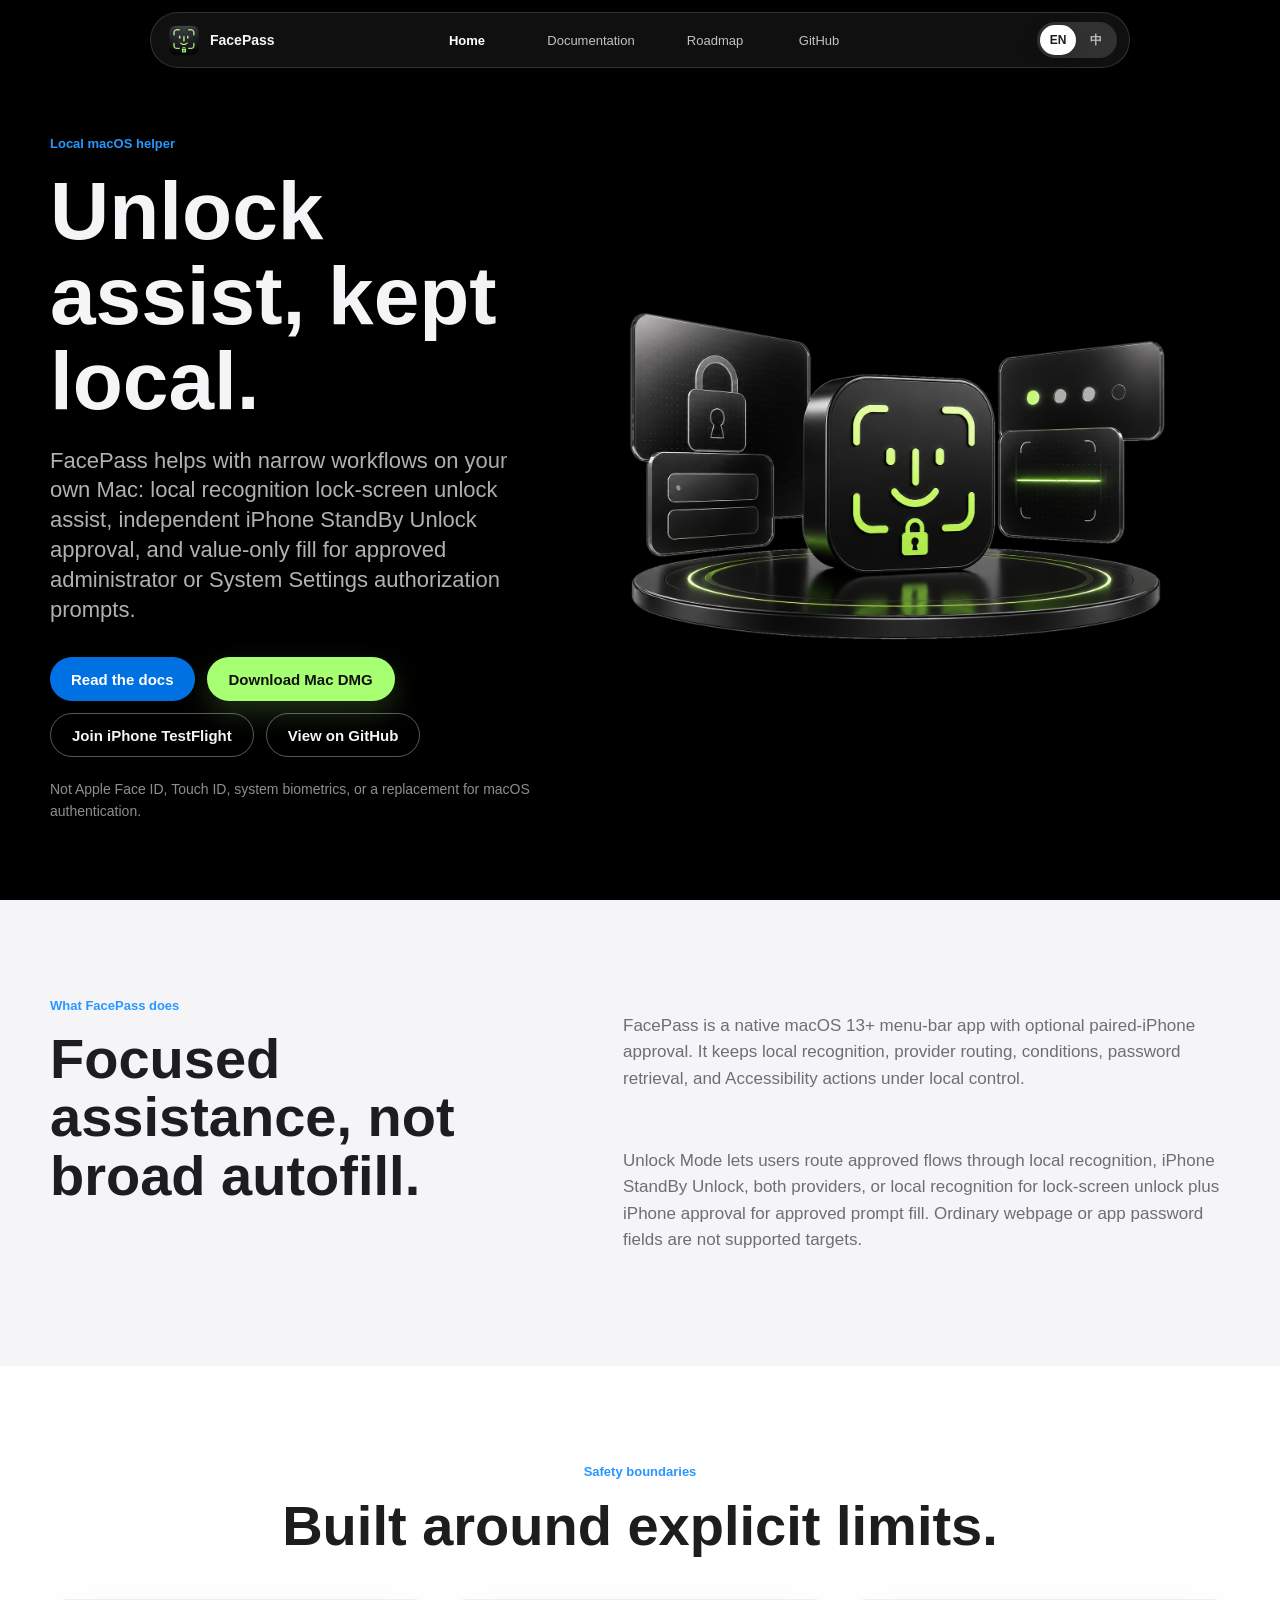
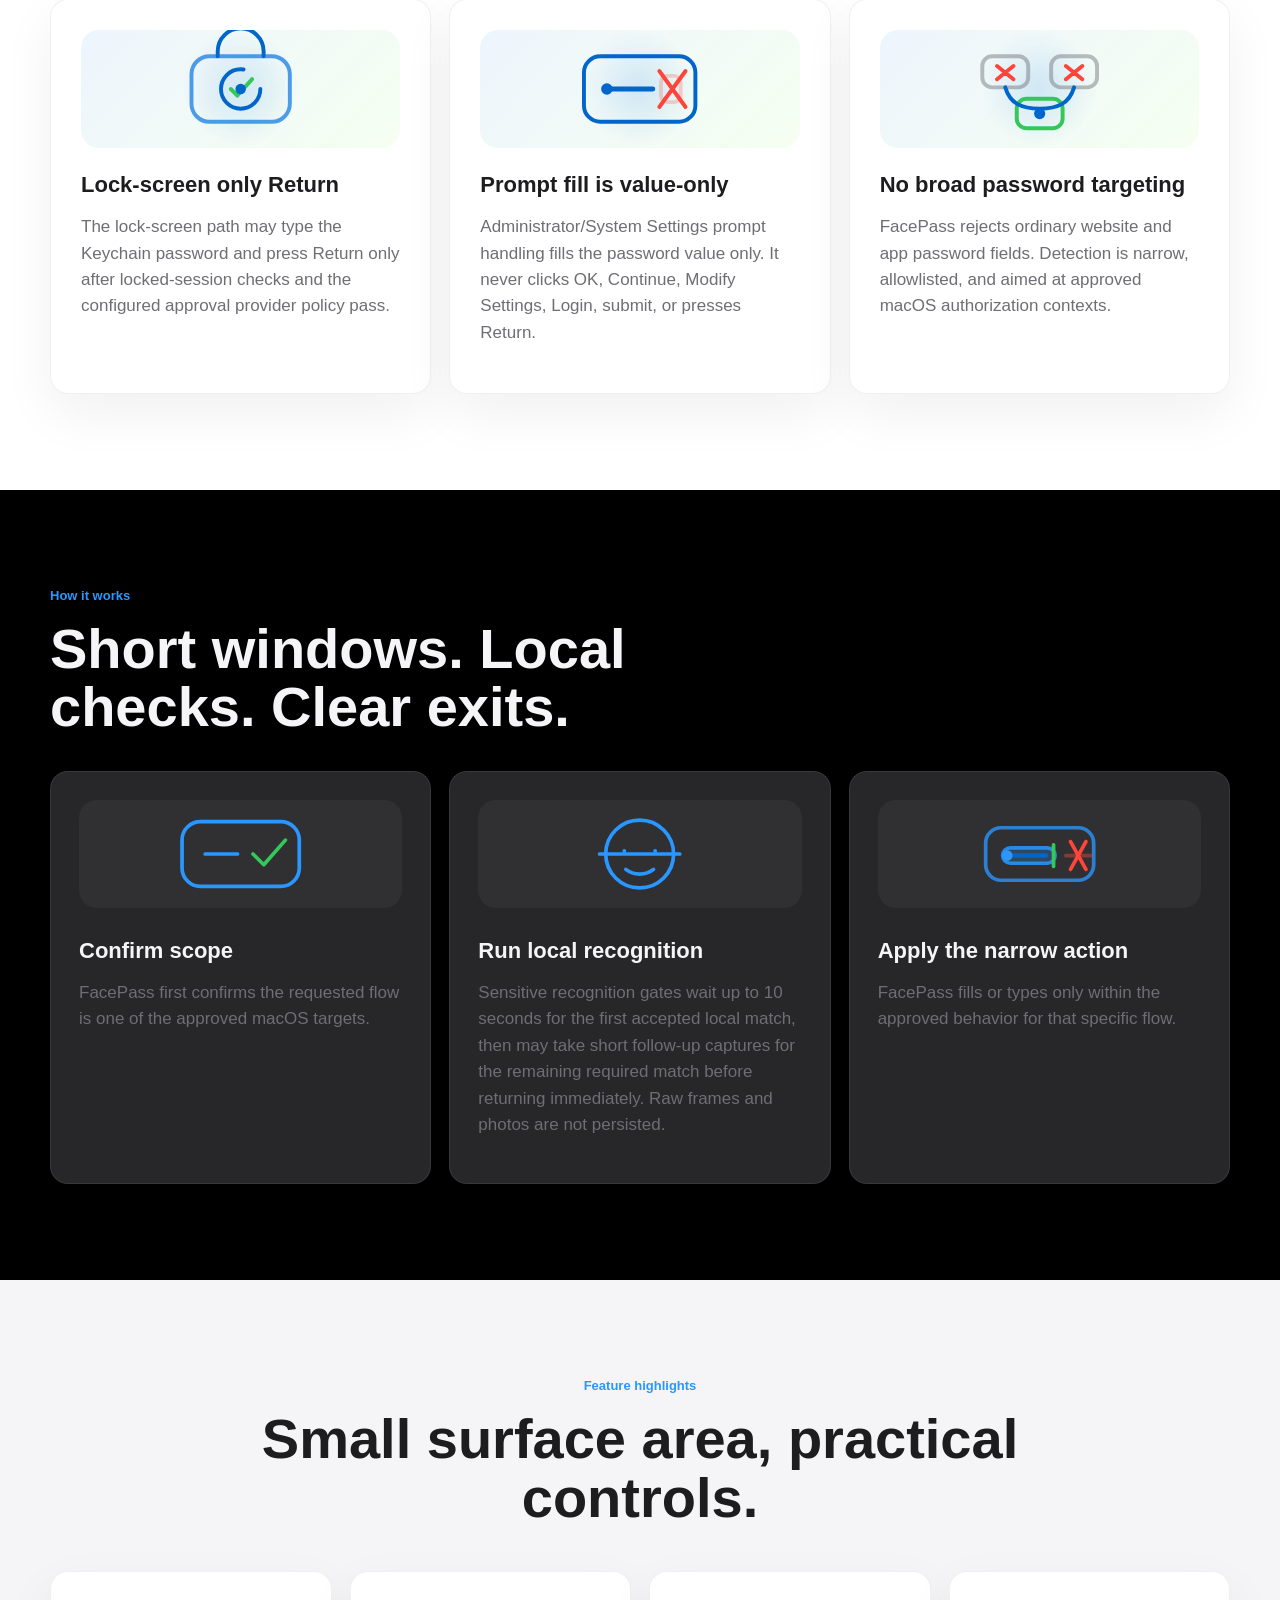
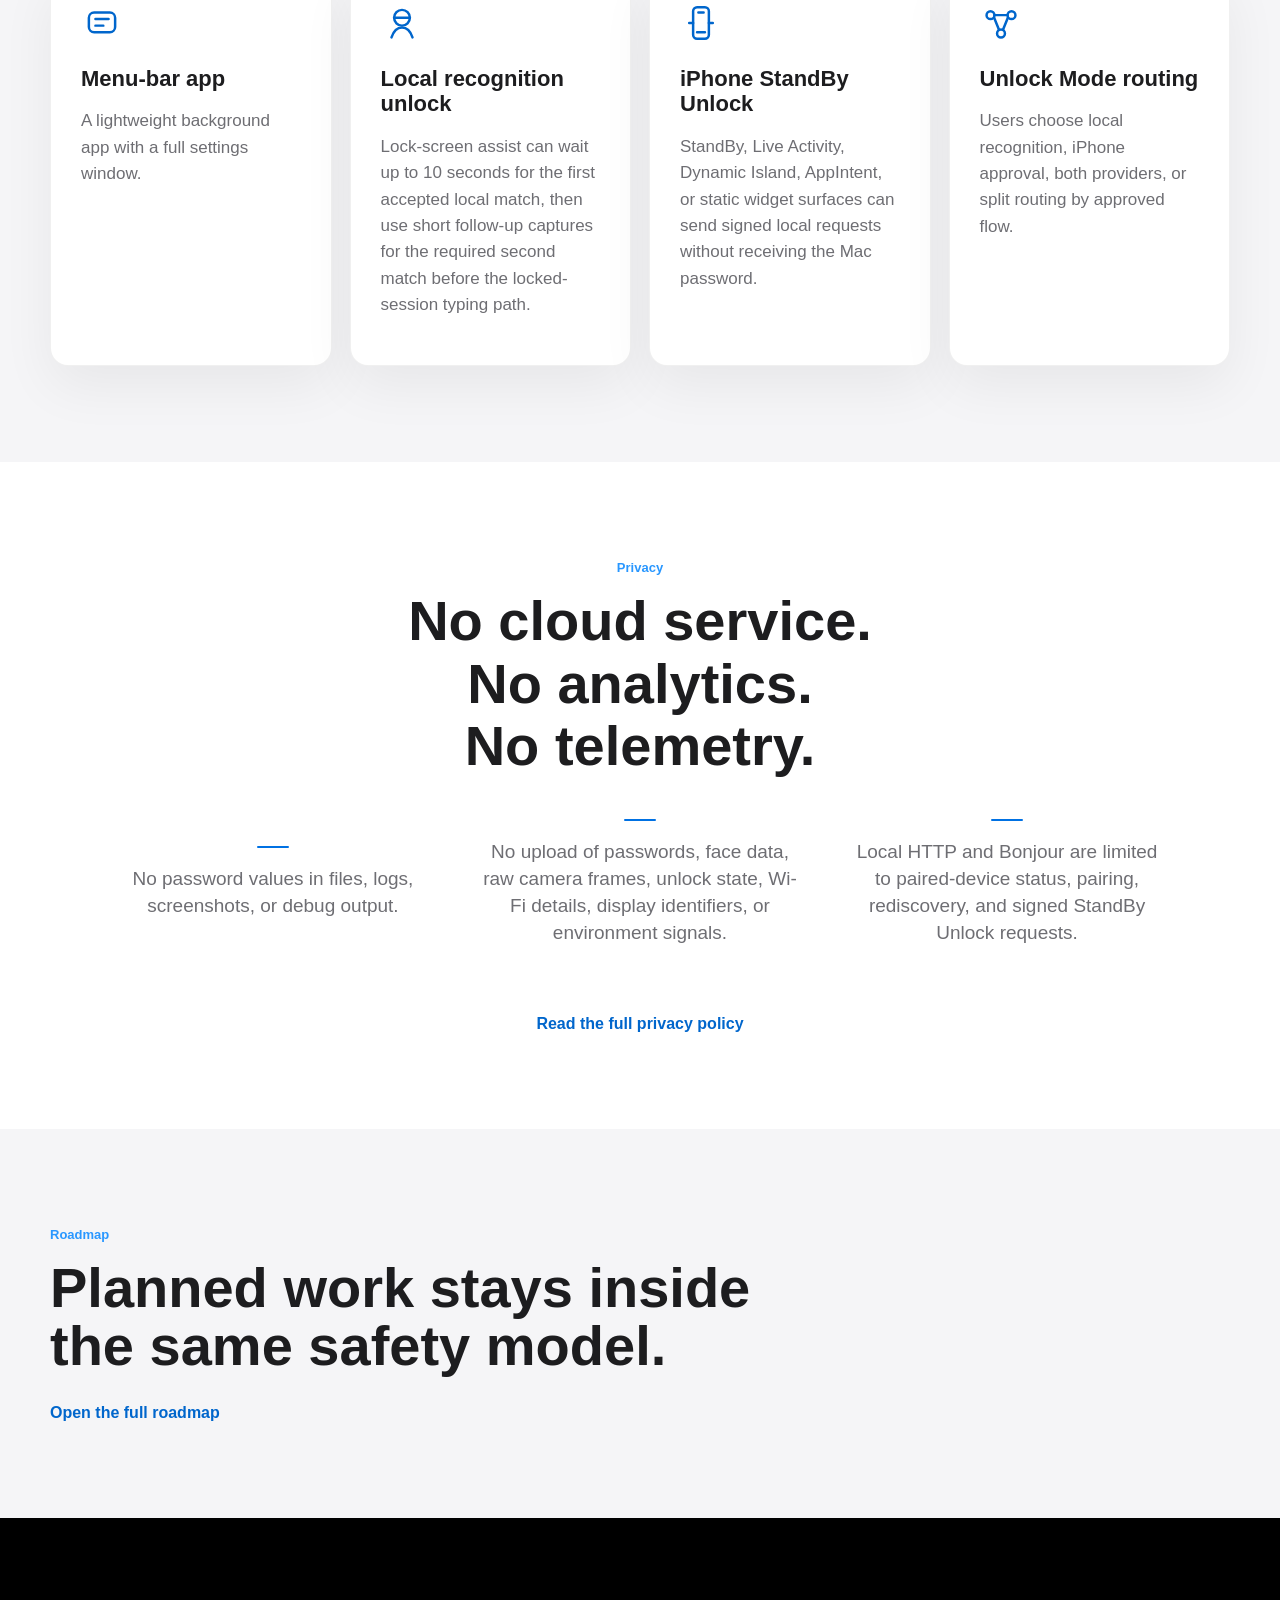
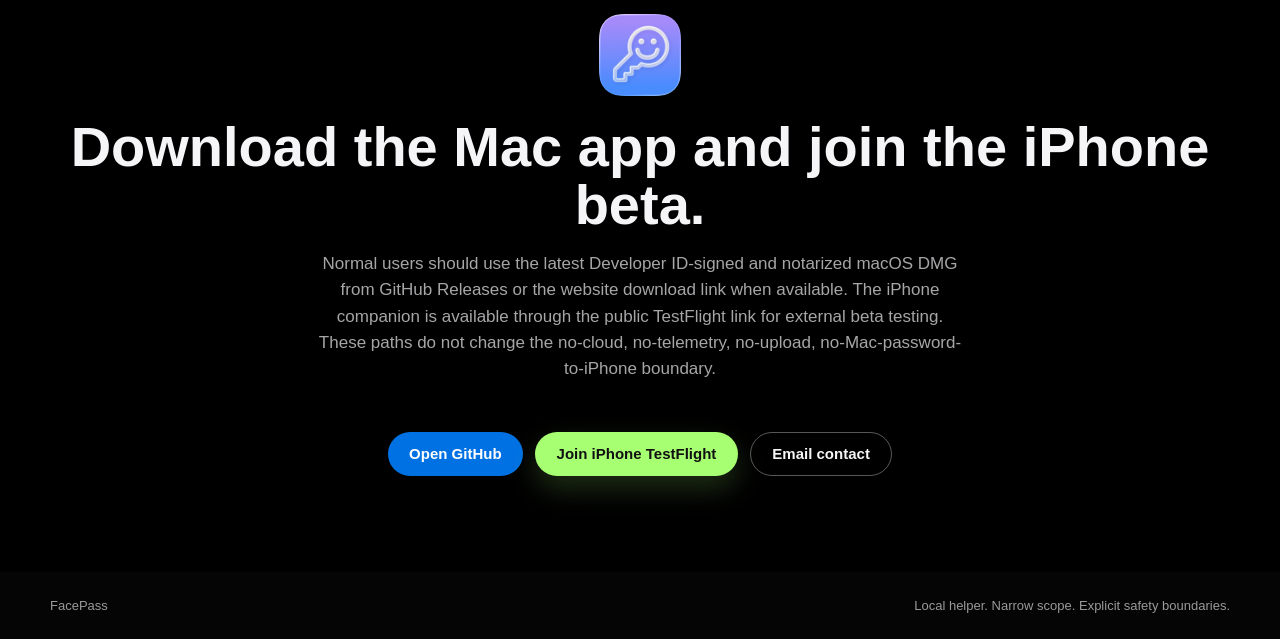
==== commit 95f2dfdb: "Fix recognition capture timeout before v0.1.4" ====
--- a/website/index.html
+++ b/website/index.html
@@ -167,7 +167,7 @@
               </svg>
             </div>
             <h3 data-en="Run local recognition" data-zh="运行本地识别">Run local recognition</h3>
-            <p data-en="Sensitive recognition gates can run for up to 10 seconds, exit on success, and stay local. Raw frames and photos are not persisted." data-zh="敏感识别 gate 最多可运行 10 秒，成功后立即退出，并保持本地处理。原始帧和照片不会被持久化。">Sensitive recognition gates can run for up to 10 seconds, exit on success, and stay local. Raw frames and photos are not persisted.</p>
+            <p data-en="Sensitive recognition gates wait up to 10 seconds for the first accepted local match, then may take short follow-up captures for the remaining required match before returning immediately. Raw frames and photos are not persisted." data-zh="敏感识别 gate 最多等待 10 秒获取第一次通过的本地匹配，然后可进行短暂后续采集，以满足剩余的必需匹配后立即返回。原始帧和照片不会被持久化。">Sensitive recognition gates wait up to 10 seconds for the first accepted local match, then may take short follow-up captures for the remaining required match before returning immediately. Raw frames and photos are not persisted.</p>
           </article>
           <article>
             <div class="flow-visual visual-action" aria-hidden="true">
@@ -194,7 +194,7 @@
         </div>
         <div class="feature-grid">
           <article><svg class="feature-icon" viewBox="0 0 32 32" aria-hidden="true"><rect x="6" y="8" width="20" height="15" rx="4"></rect><path d="M11 13h10M11 18h6"></path></svg><h3 data-en="Menu-bar app" data-zh="菜单栏应用">Menu-bar app</h3><p data-en="A lightweight background app with a full settings window." data-zh="轻量后台应用，配有完整设置窗口。">A lightweight background app with a full settings window.</p></article>
-          <article><svg class="feature-icon" viewBox="0 0 32 32" aria-hidden="true"><circle cx="16" cy="12" r="6"></circle><path d="M8 27c1.7-5 4.4-7.5 8-7.5s6.3 2.5 8 7.5M10 12h12"></path></svg><h3 data-en="Local recognition unlock" data-zh="本地识别解锁">Local recognition unlock</h3><p data-en="Lock-screen assist can use a local recognition window of up to 10 seconds before the locked-session typing path." data-zh="锁屏辅助可在锁定会话输入路径之前使用最多 10 秒的本地识别窗口。">Lock-screen assist can use a local recognition window of up to 10 seconds before the locked-session typing path.</p></article>
+          <article><svg class="feature-icon" viewBox="0 0 32 32" aria-hidden="true"><circle cx="16" cy="12" r="6"></circle><path d="M8 27c1.7-5 4.4-7.5 8-7.5s6.3 2.5 8 7.5M10 12h12"></path></svg><h3 data-en="Local recognition unlock" data-zh="本地识别解锁">Local recognition unlock</h3><p data-en="Lock-screen assist can wait up to 10 seconds for the first accepted local match, then use short follow-up captures for the required second match before the locked-session typing path." data-zh="锁屏辅助最多等待 10 秒获取第一次通过的本地匹配，然后使用短暂后续采集取得必需的第二次匹配，再进入锁定会话输入路径。">Lock-screen assist can wait up to 10 seconds for the first accepted local match, then use short follow-up captures for the required second match before the locked-session typing path.</p></article>
           <article><svg class="feature-icon" viewBox="0 0 32 32" aria-hidden="true"><rect x="10" y="4" width="12" height="24" rx="3"></rect><path d="M14 8h4M13 23h6M7 16h3M22 16h3"></path></svg><h3 data-en="iPhone StandBy Unlock" data-zh="iPhone StandBy Unlock">iPhone StandBy Unlock</h3><p data-en="StandBy, Live Activity, Dynamic Island, AppIntent, or static widget surfaces can send signed local requests without receiving the Mac password." data-zh="StandBy、Live Activity、Dynamic Island、AppIntent 或静态小组件界面可发送签名本地请求，而不会接收 Mac 密码。">StandBy, Live Activity, Dynamic Island, AppIntent, or static widget surfaces can send signed local requests without receiving the Mac password.</p></article>
           <article><svg class="feature-icon" viewBox="0 0 32 32" aria-hidden="true"><circle cx="8" cy="10" r="3"></circle><circle cx="24" cy="10" r="3"></circle><circle cx="16" cy="24" r="3"></circle><path d="M10.7 11.8 14.4 21M21.3 11.8 17.6 21M11 10h10"></path></svg><h3 data-en="Unlock Mode routing" data-zh="解锁模式路由">Unlock Mode routing</h3><p data-en="Users choose local recognition, iPhone approval, both providers, or split routing by approved flow." data-zh="用户可按已批准流程选择本地识别、iPhone 批准、两个提供方或拆分路由。">Users choose local recognition, iPhone approval, both providers, or split routing by approved flow.</p></article>
         </div>
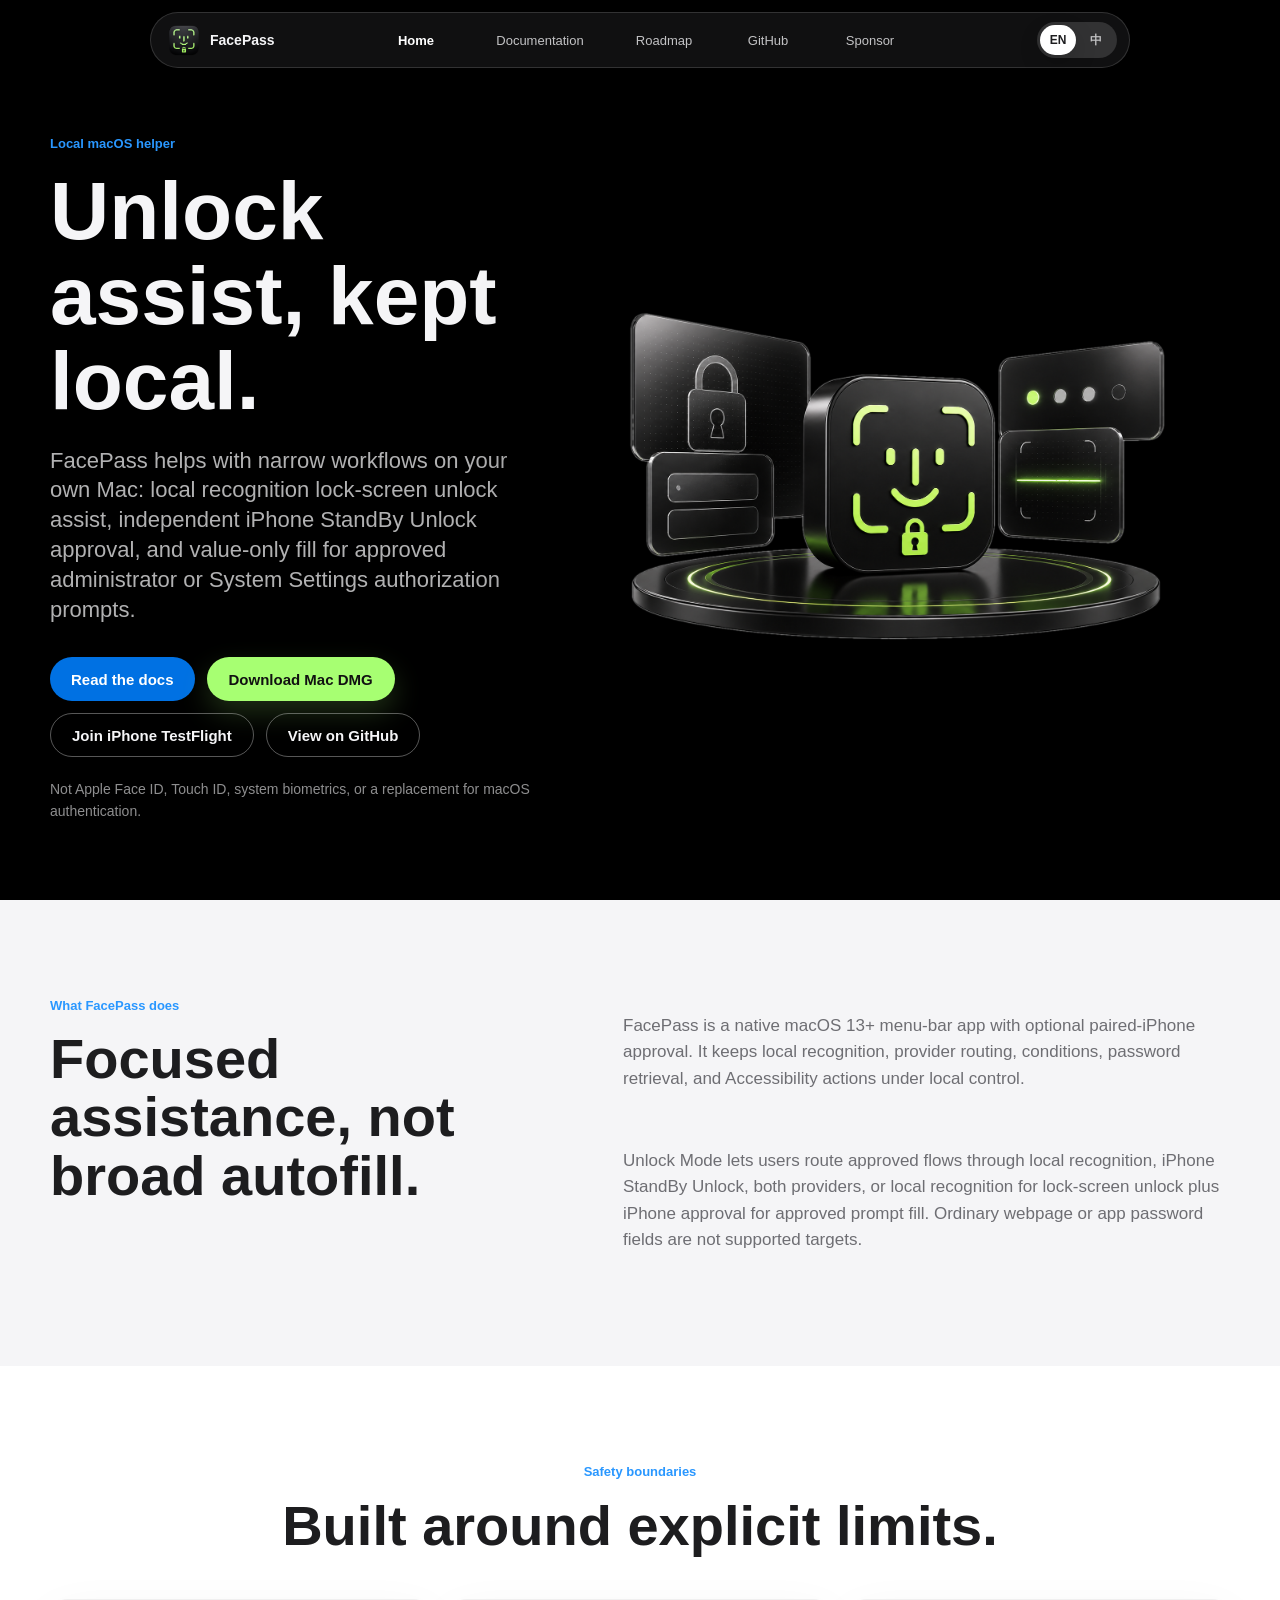
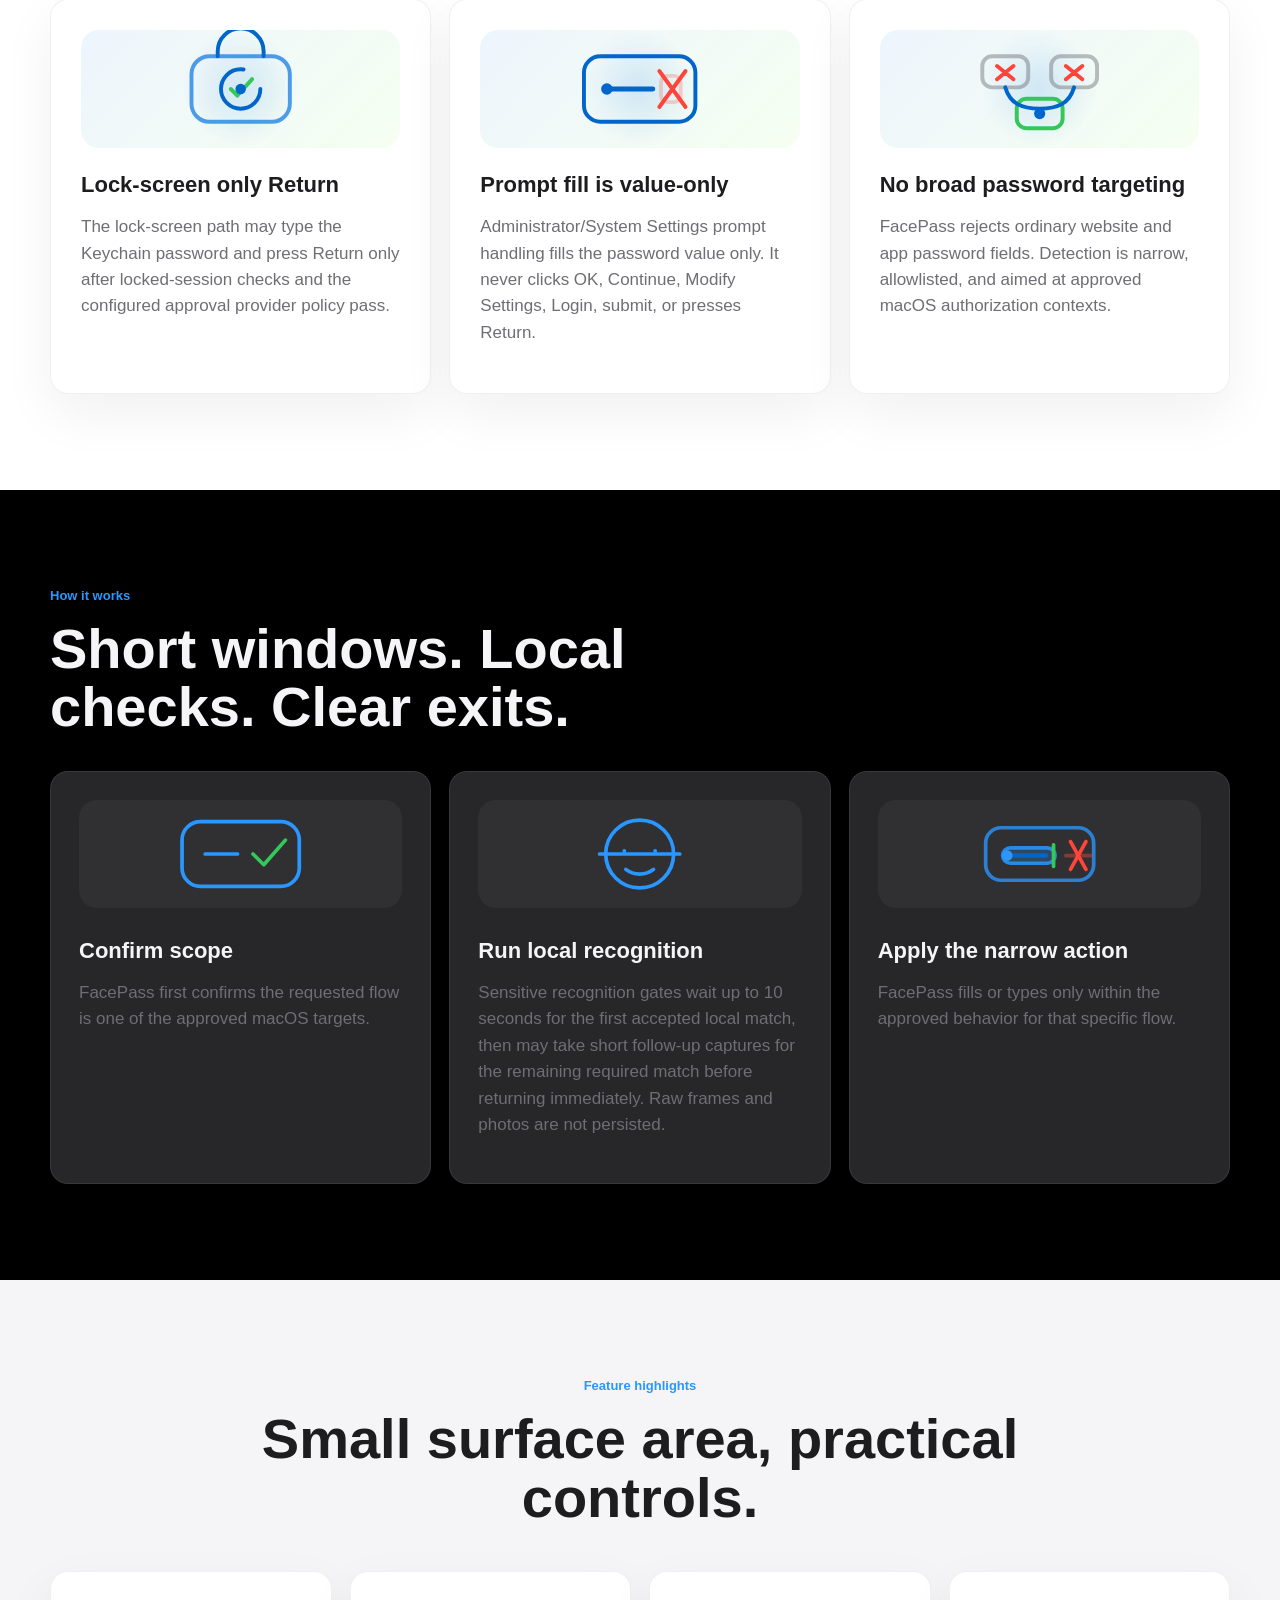
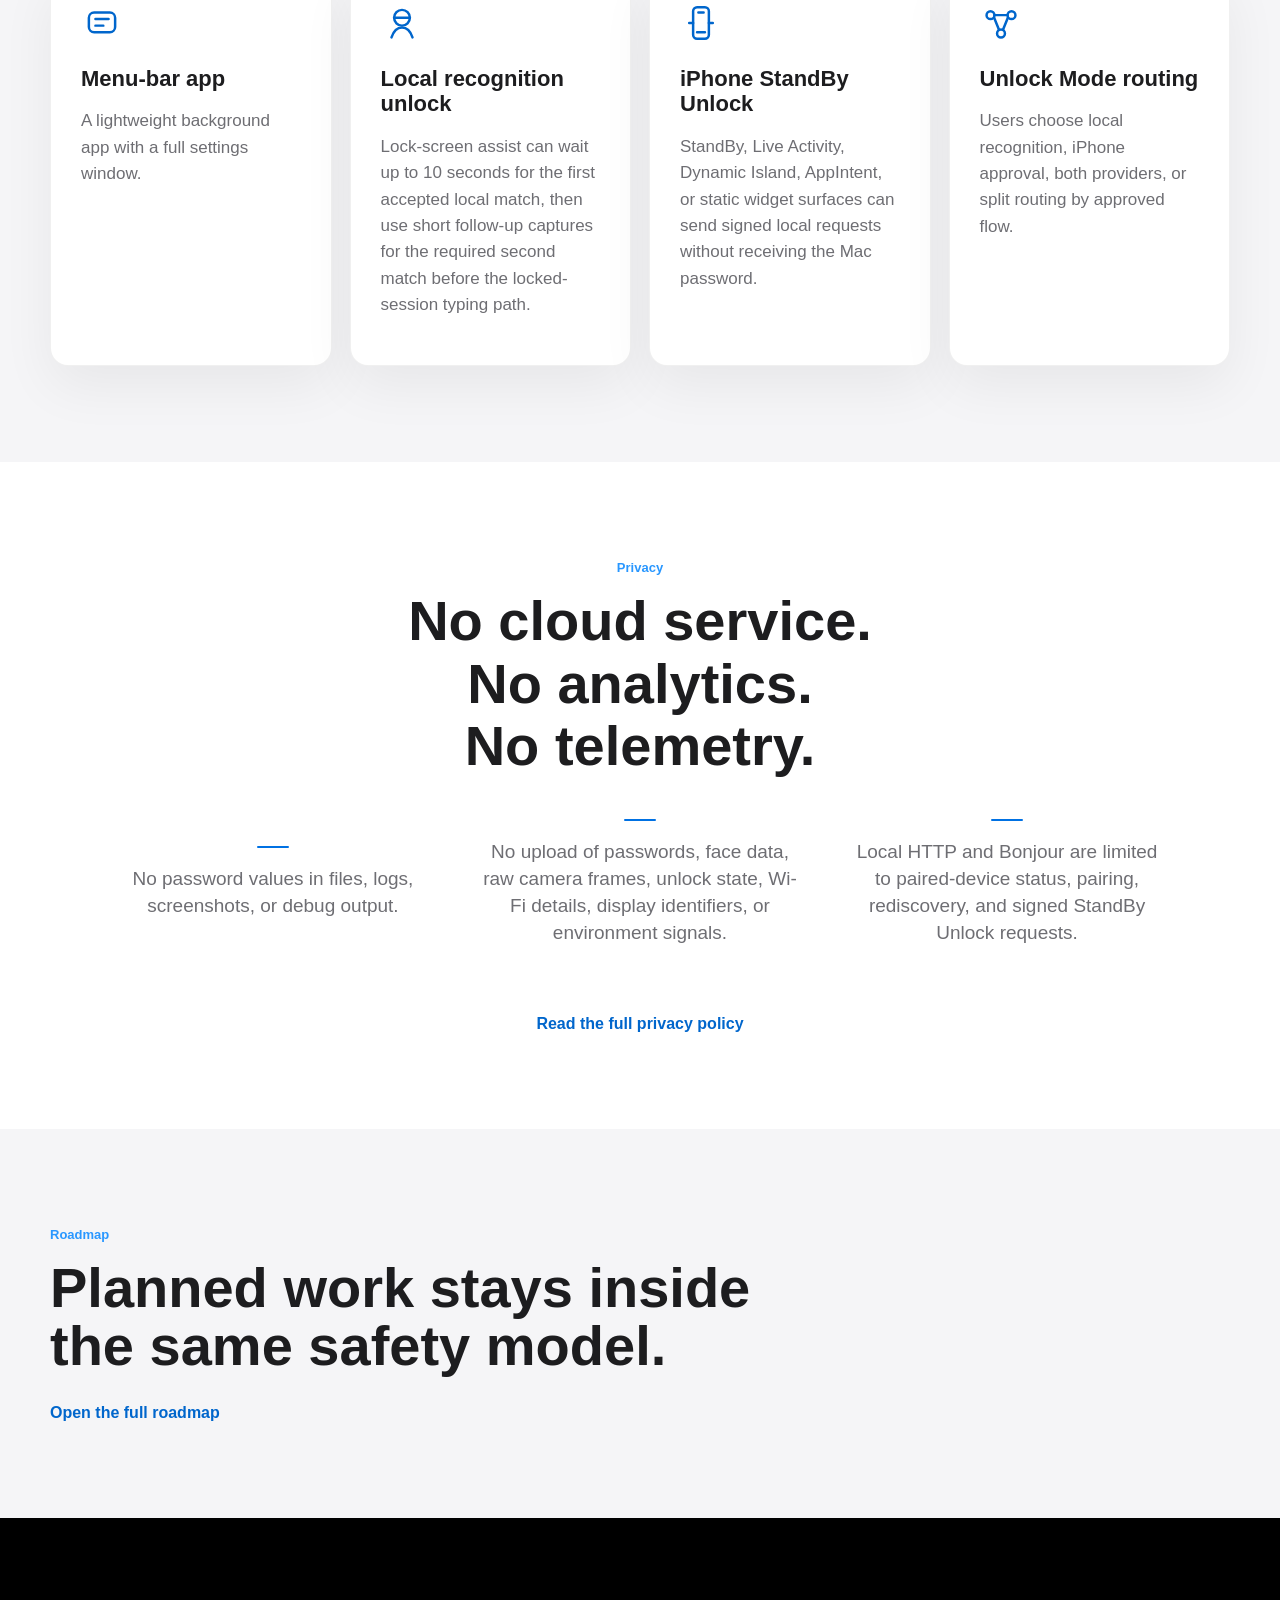
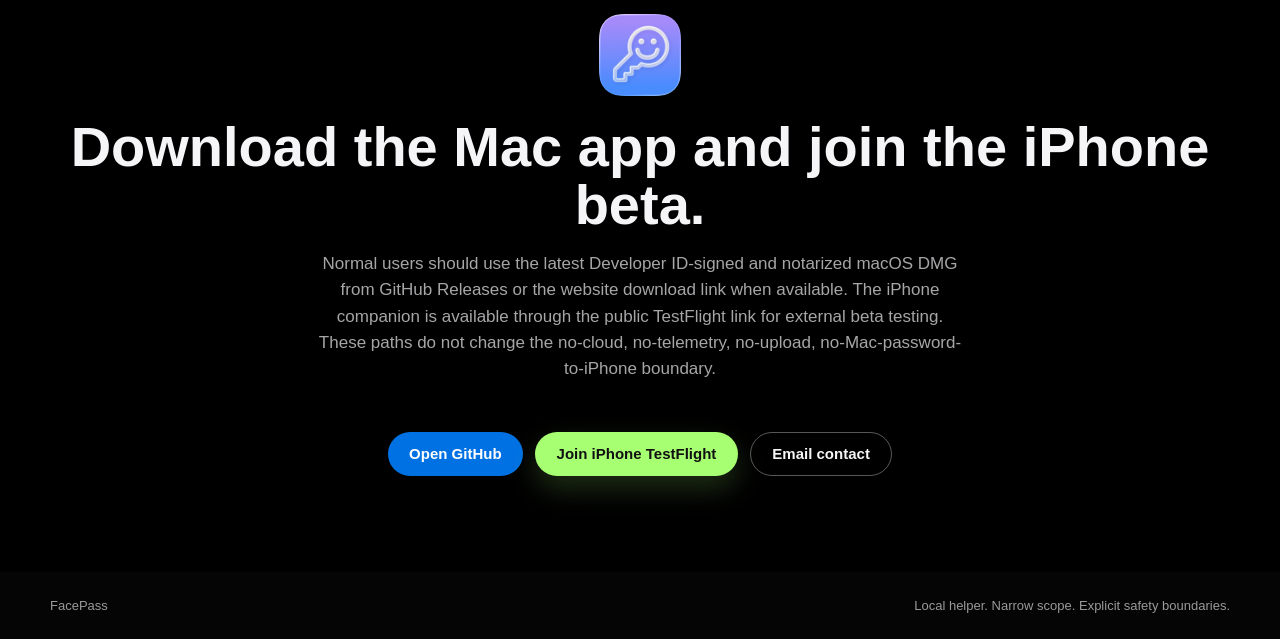
==== commit 688dd85e: "Add Sponsor link and adjust nav layout Add a Sponsor link (https://github.com/sponsors/Robert1124) t" ====
--- a/website/index.html
+++ b/website/index.html
@@ -24,6 +24,7 @@
         <a href="docs.html" data-nav="docs" data-en="Documentation" data-zh="文档">Documentation</a>
         <a href="roadmap.html" data-nav="roadmap" data-en="Roadmap" data-zh="路线图">Roadmap</a>
         <a href="https://github.com/Robert1124/FacePass" data-en="GitHub" data-zh="GitHub">GitHub</a>
+        <a href="https://github.com/sponsors/Robert1124" data-en="Sponsor" data-zh="赞助">Sponsor</a>
       </nav>
       <div class="lang-toggle" role="group" aria-label="Language">
         <button type="button" data-lang-set="en" aria-pressed="true">EN</button>
--- a/website/styles.css
+++ b/website/styles.css
@@ -1491,9 +1491,9 @@
 
   .top-nav {
     display: grid;
-    grid-template-columns: repeat(4, minmax(0, 1fr));
-    gap: 0;
-    justify-content: stretch;
+    grid-template-columns: repeat(5, max-content);
+    gap: 10px;
+    justify-content: start;
     padding: 0;
     font-size: 11px;
   }
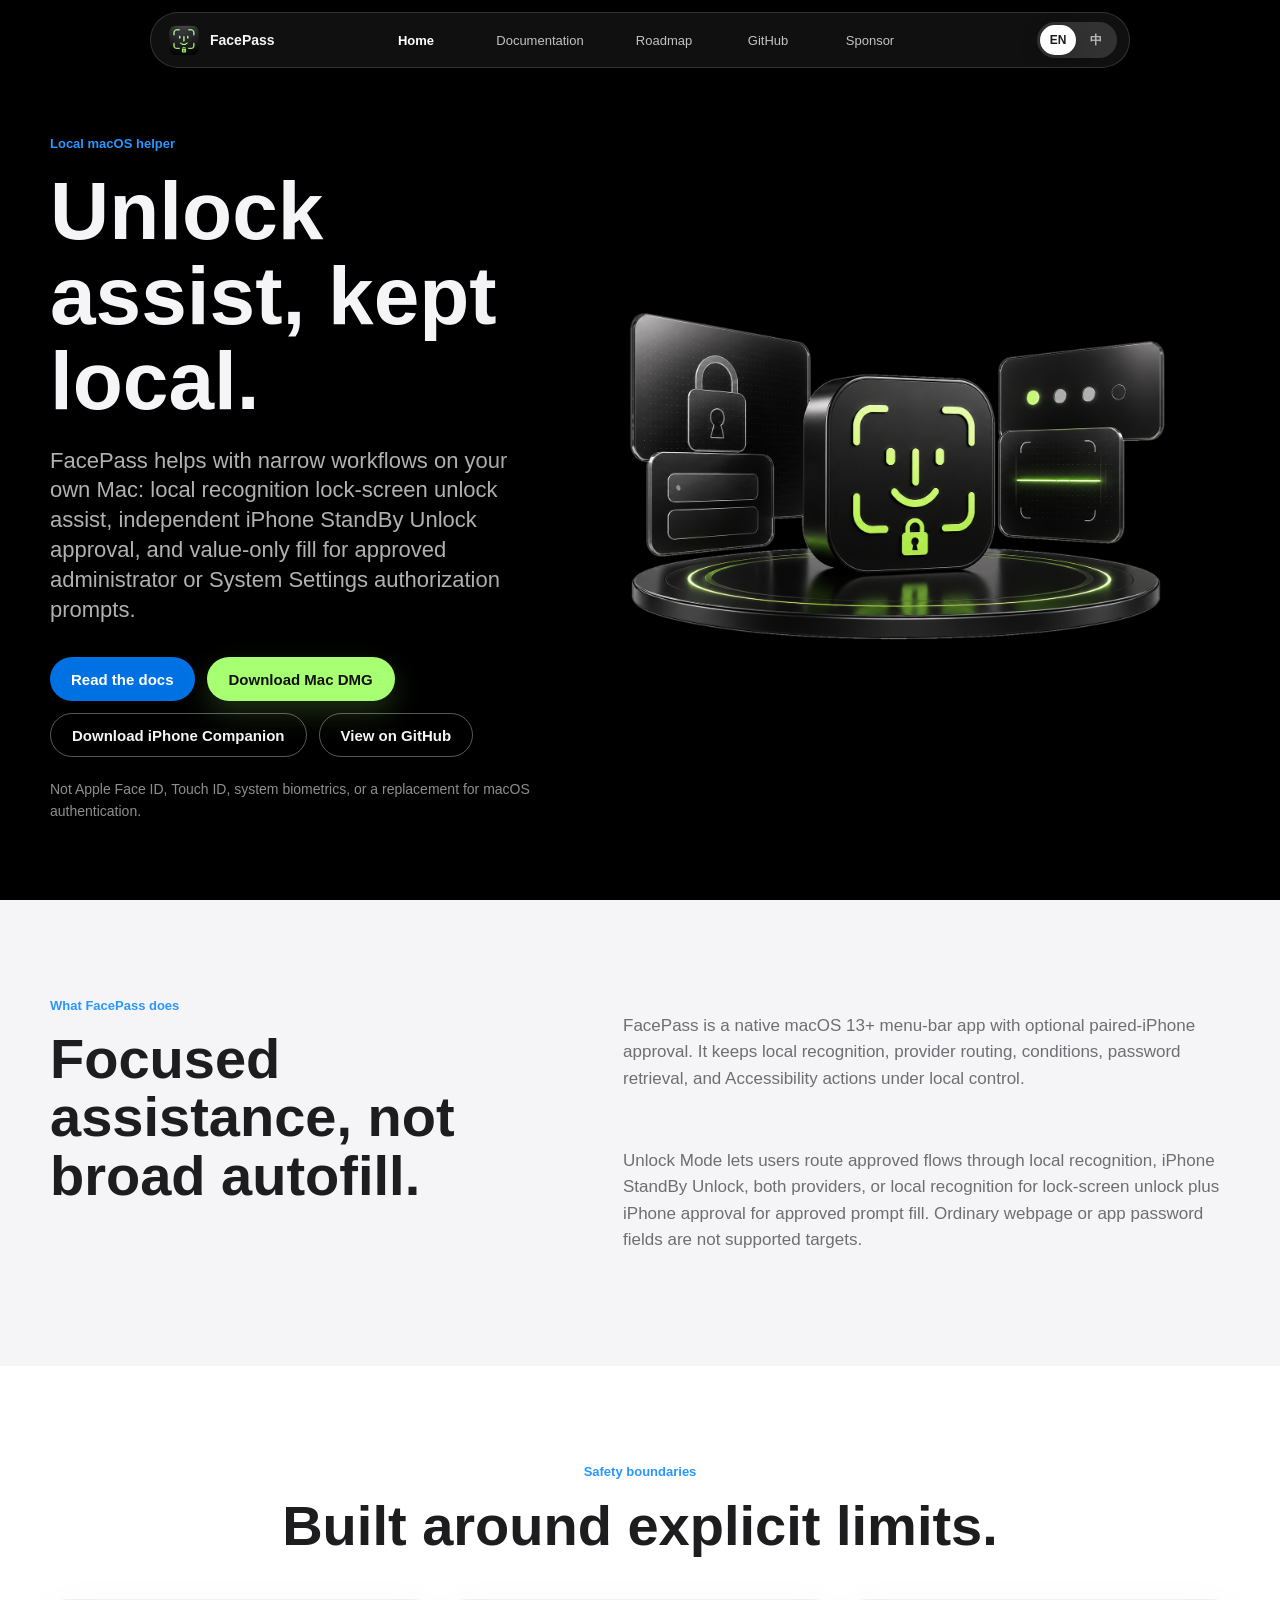
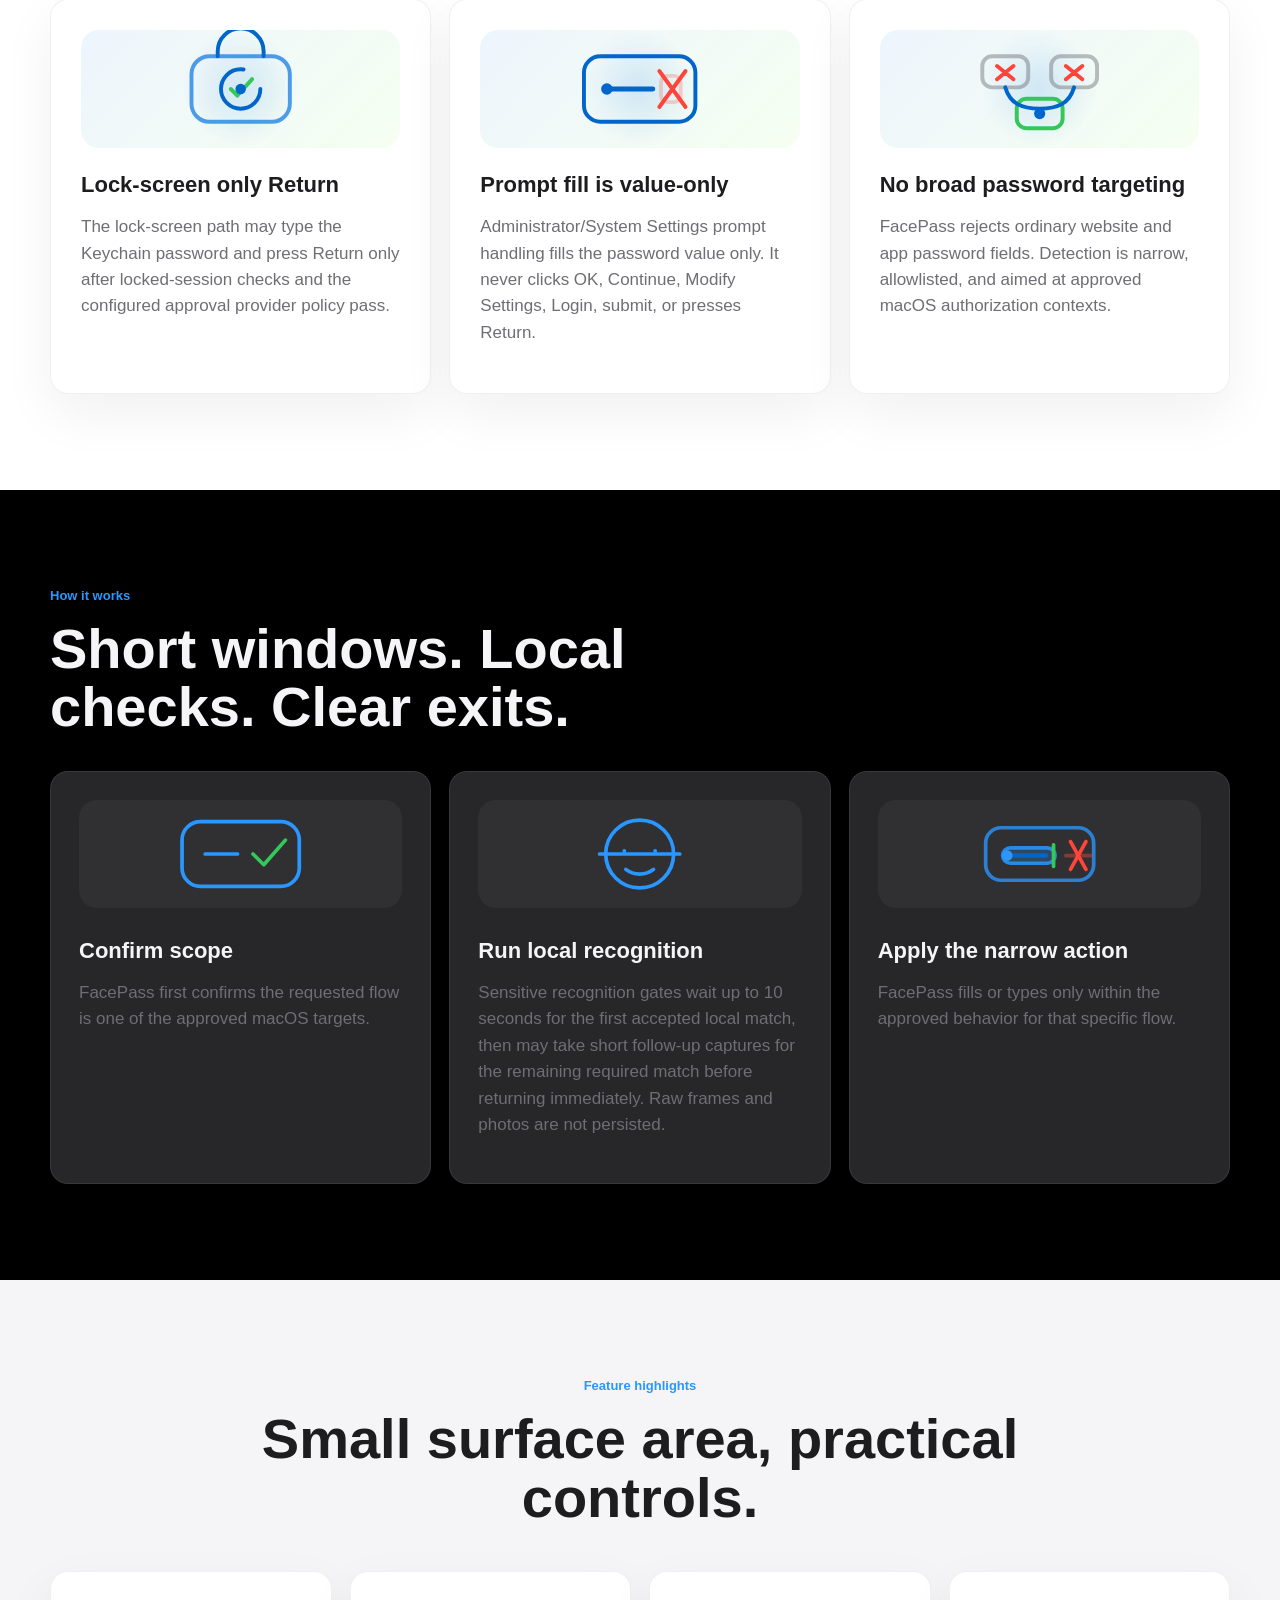
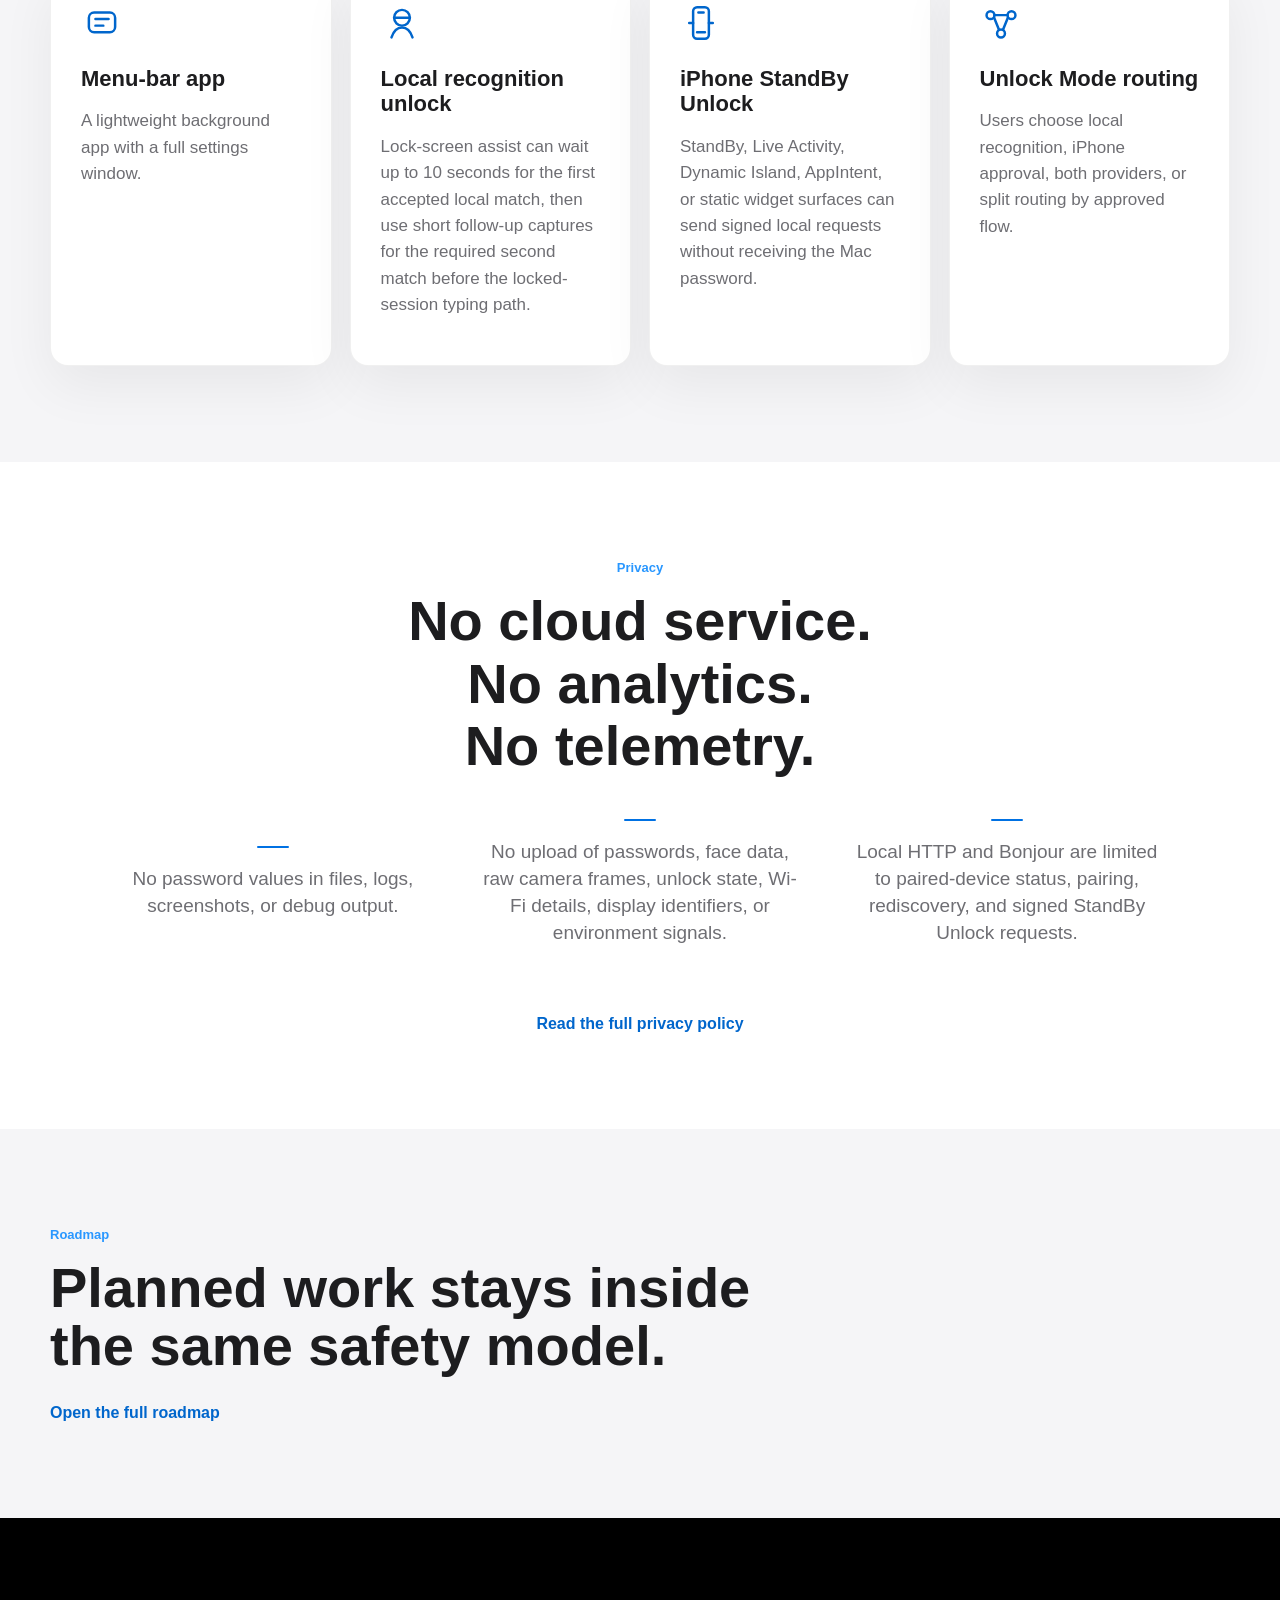
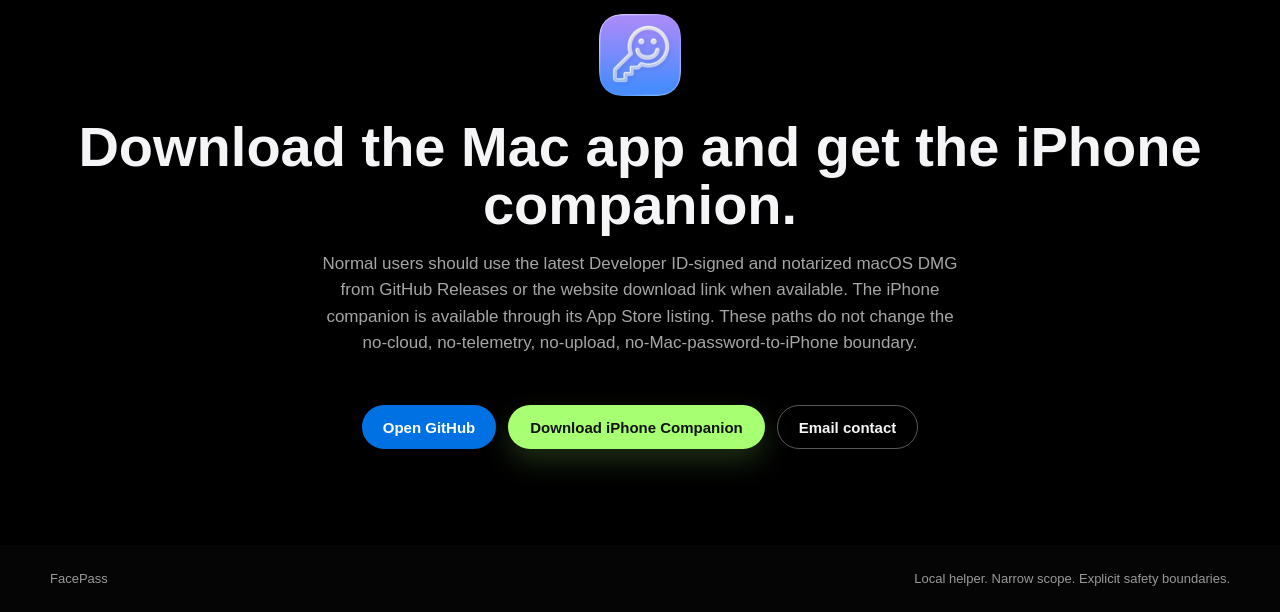
==== commit 98eb1a65: "Update iPhone companion distribution to App Store Replace TestFlight references with the App Store l" ====
--- a/website/index.html
+++ b/website/index.html
@@ -48,7 +48,7 @@
           <div class="hero-actions" aria-label="Primary actions">
             <a class="button button-primary" href="docs.html" data-en="Read the docs" data-zh="阅读文档">Read the docs</a>
             <a class="button button-download" href="https://github.com/Robert1124/FacePass/releases" data-en="Download Mac DMG" data-zh="下载 Mac DMG">Download Mac DMG</a>
-            <a class="button button-secondary" href="https://testflight.apple.com/join/p3zBMEBY" data-en="Join iPhone TestFlight" data-zh="加入 iPhone TestFlight">Join iPhone TestFlight</a>
+            <a class="button button-secondary" href="https://apps.apple.com/app/facepass-companion/id6766098166" data-en="Download iPhone Companion" data-zh="下载 iPhone 伴侣">Download iPhone Companion</a>
             <a class="button button-secondary" href="https://github.com/Robert1124/FacePass" data-en="View on GitHub" data-zh="查看 GitHub">View on GitHub</a>
           </div>
           <p
@@ -228,11 +228,11 @@
 
       <section class="cta-section section-dark" data-reveal>
         <img src="assets/facepass-icon.png" alt="" width="82" height="82">
-        <h2 data-en="Download the Mac app and join the iPhone beta." data-zh="下载 Mac app 并加入 iPhone 测试。">Download the Mac app and join the iPhone beta.</h2>
-        <p data-en="Normal users should use the latest Developer ID-signed and notarized macOS DMG from GitHub Releases or the website download link when available. The iPhone companion is available through the public TestFlight link for external beta testing. These paths do not change the no-cloud, no-telemetry, no-upload, no-Mac-password-to-iPhone boundary." data-zh="普通用户应在可用时使用来自 GitHub Releases 或官网下载链接的最新 Developer ID 签名并公证的 macOS DMG。iPhone companion 已通过 public TestFlight link 开放 external beta 测试。这些路径不会改变无云、无遥测、不上传、不会将 Mac 密码传给 iPhone 的边界。">Normal users should use the latest Developer ID-signed and notarized macOS DMG from GitHub Releases or the website download link when available. The iPhone companion is available through the public TestFlight link for external beta testing. These paths do not change the no-cloud, no-telemetry, no-upload, no-Mac-password-to-iPhone boundary.</p>
+        <h2 data-en="Download the Mac app and get the iPhone companion." data-zh="下载 Mac app 并获取 iPhone 伴侣。">Download the Mac app and get the iPhone companion.</h2>
+        <p data-en="Normal users should use the latest Developer ID-signed and notarized macOS DMG from GitHub Releases or the website download link when available. The iPhone companion is available through its App Store listing. These paths do not change the no-cloud, no-telemetry, no-upload, no-Mac-password-to-iPhone boundary." data-zh="普通用户应在可用时使用来自 GitHub Releases 或官网下载链接的最新 Developer ID 签名并公证的 macOS DMG。iPhone companion 已通过其 App Store 页面提供。这些路径不会改变无云、无遥测、不上传、不会将 Mac 密码传给 iPhone 的边界。">Normal users should use the latest Developer ID-signed and notarized macOS DMG from GitHub Releases or the website download link when available. The iPhone companion is available through its App Store listing. These paths do not change the no-cloud, no-telemetry, no-upload, no-Mac-password-to-iPhone boundary.</p>
         <div class="hero-actions">
           <a class="button button-primary" href="https://github.com/Robert1124/FacePass" data-en="Open GitHub" data-zh="打开 GitHub">Open GitHub</a>
-          <a class="button button-download" href="https://testflight.apple.com/join/p3zBMEBY" data-en="Join iPhone TestFlight" data-zh="加入 iPhone TestFlight">Join iPhone TestFlight</a>
+          <a class="button button-download" href="https://apps.apple.com/app/facepass-companion/id6766098166" data-en="Download iPhone Companion" data-zh="下载 iPhone 伴侣">Download iPhone Companion</a>
           <a class="button button-secondary" href="mailto:contact@robertw.me" data-en="Email contact" data-zh="邮件联系">Email contact</a>
         </div>
       </section>
